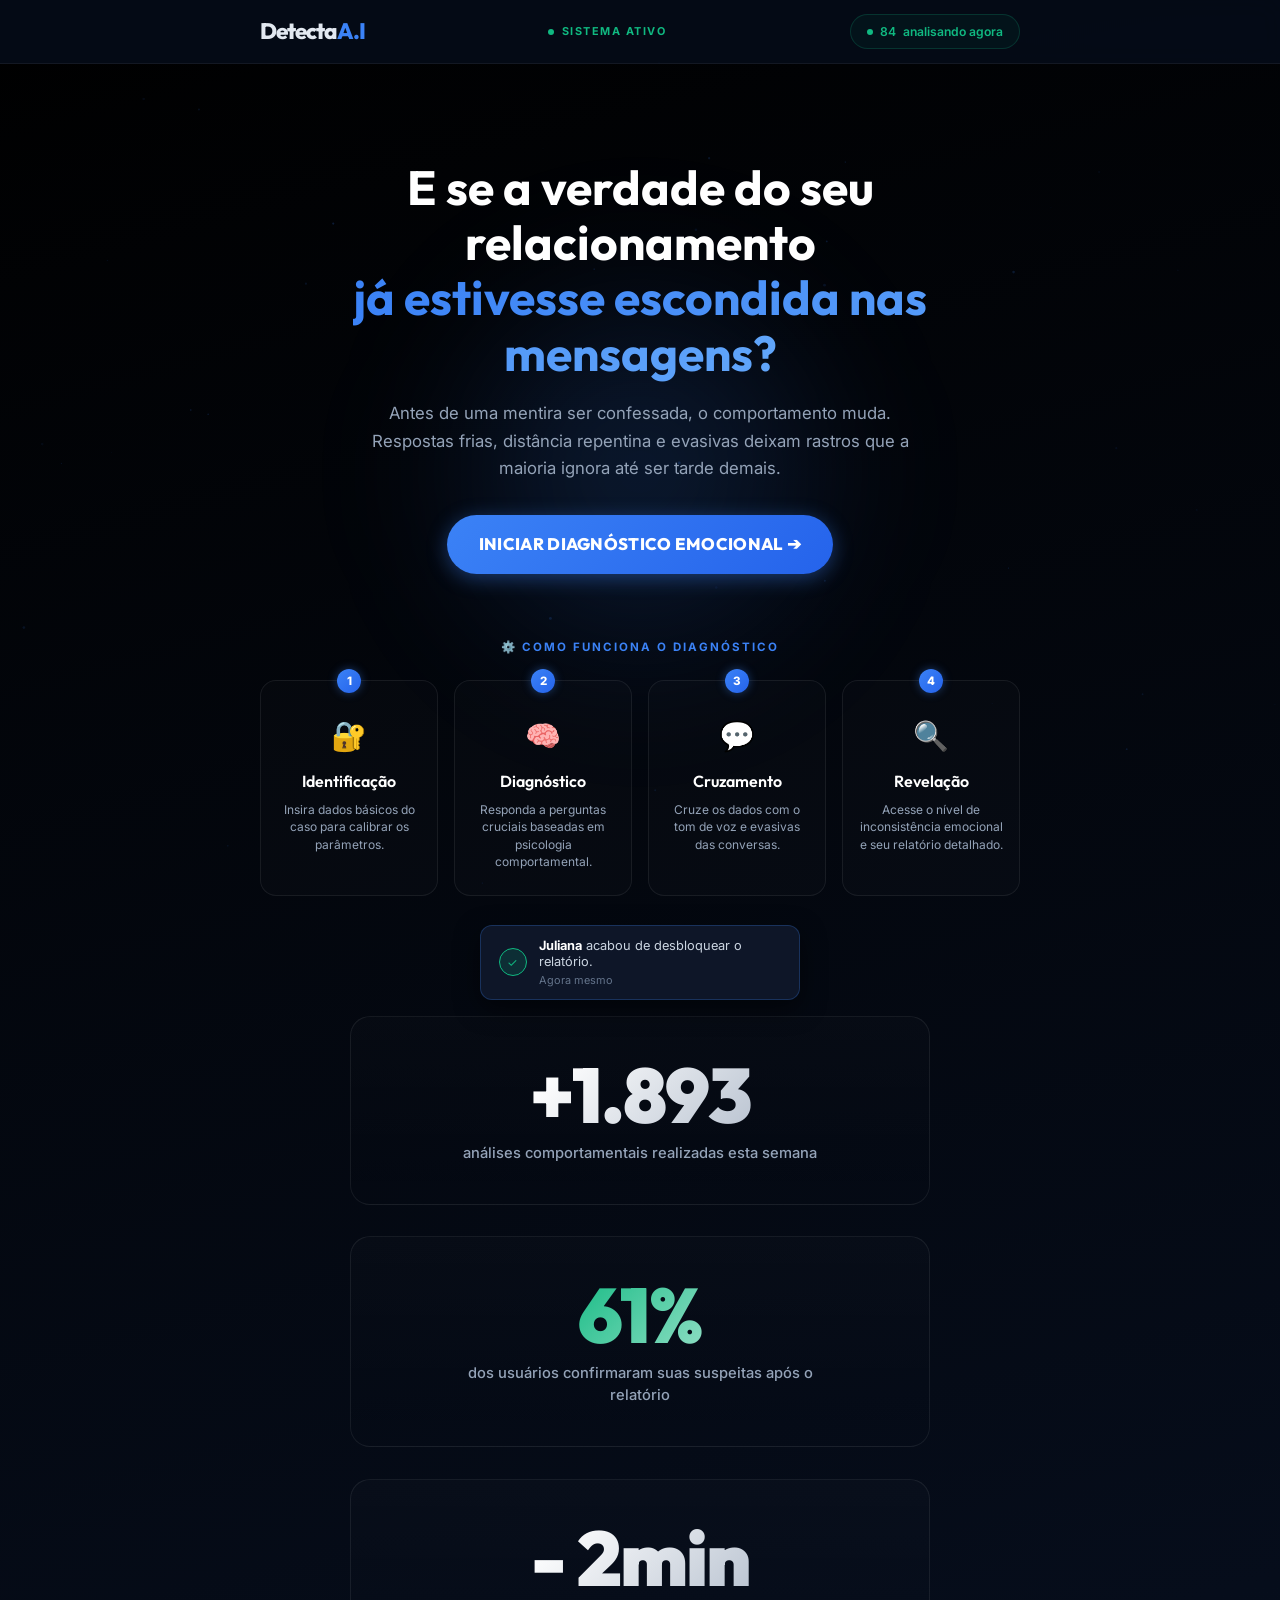
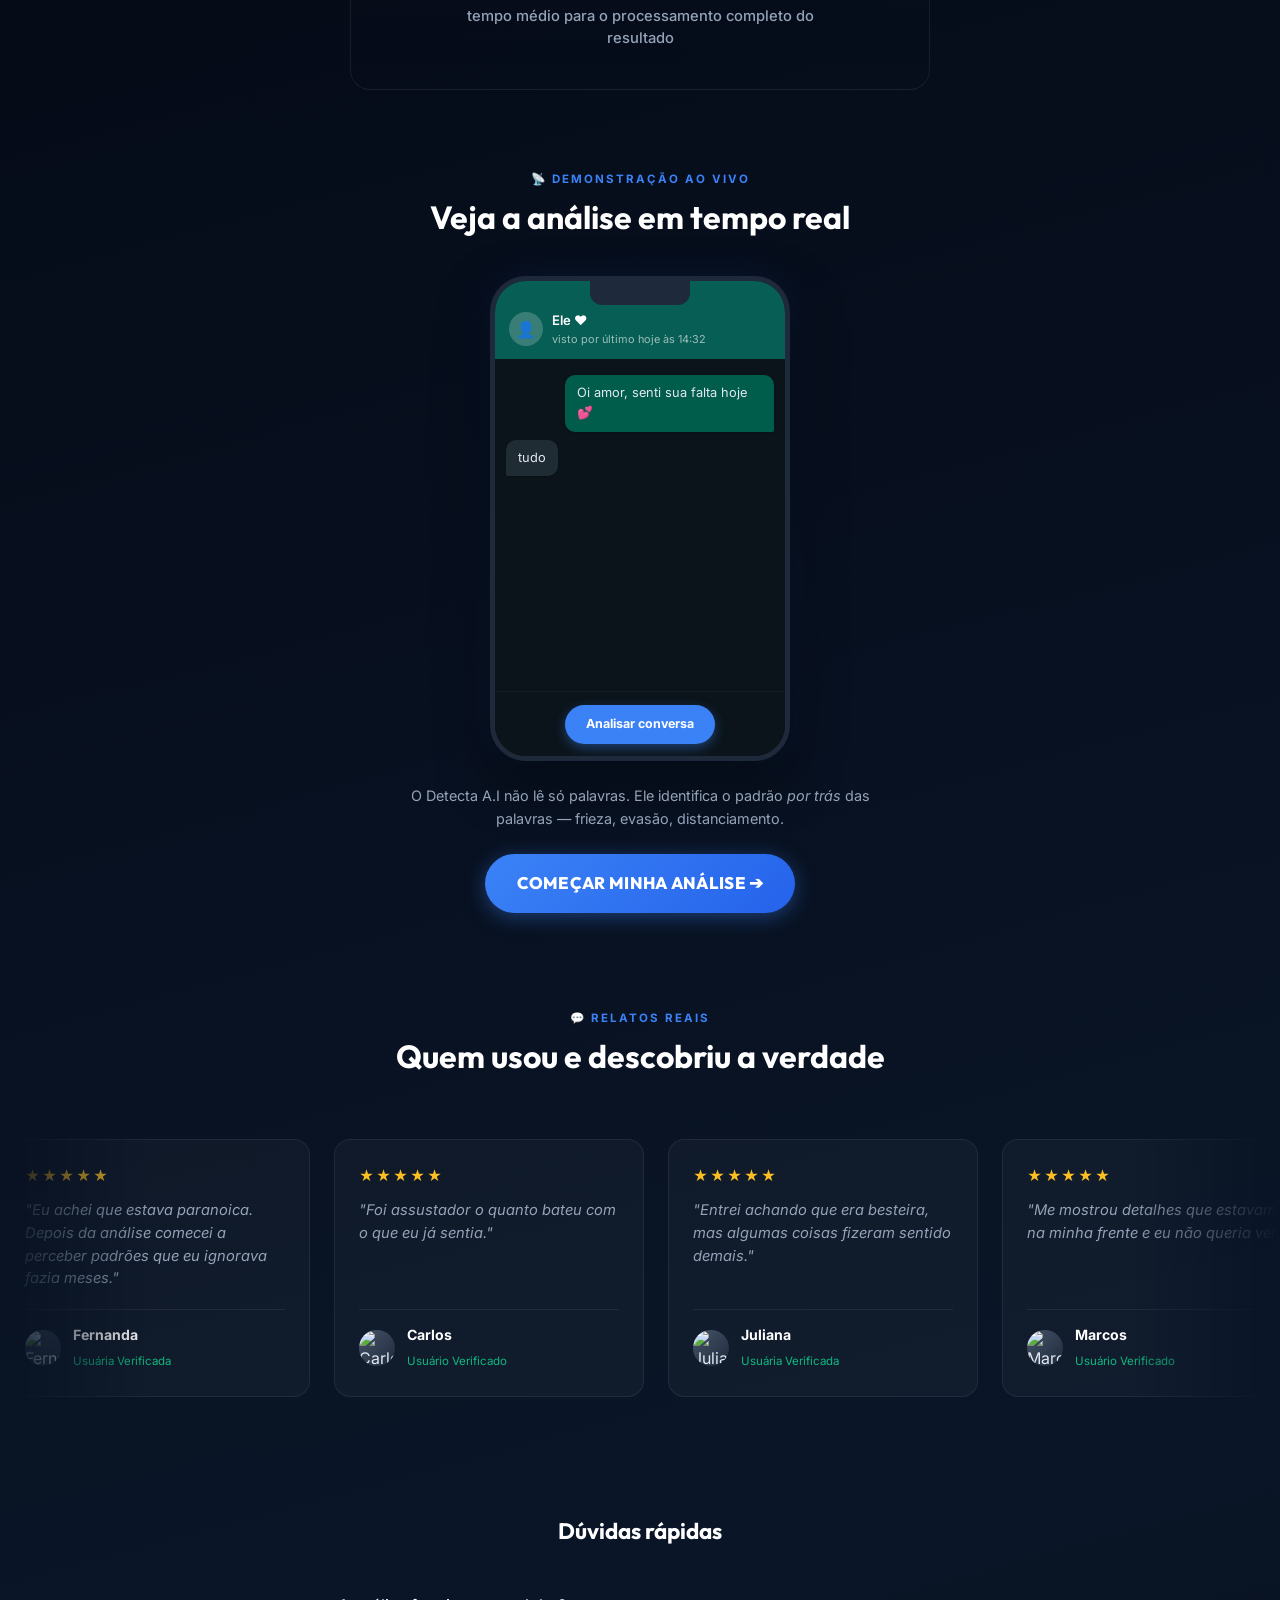
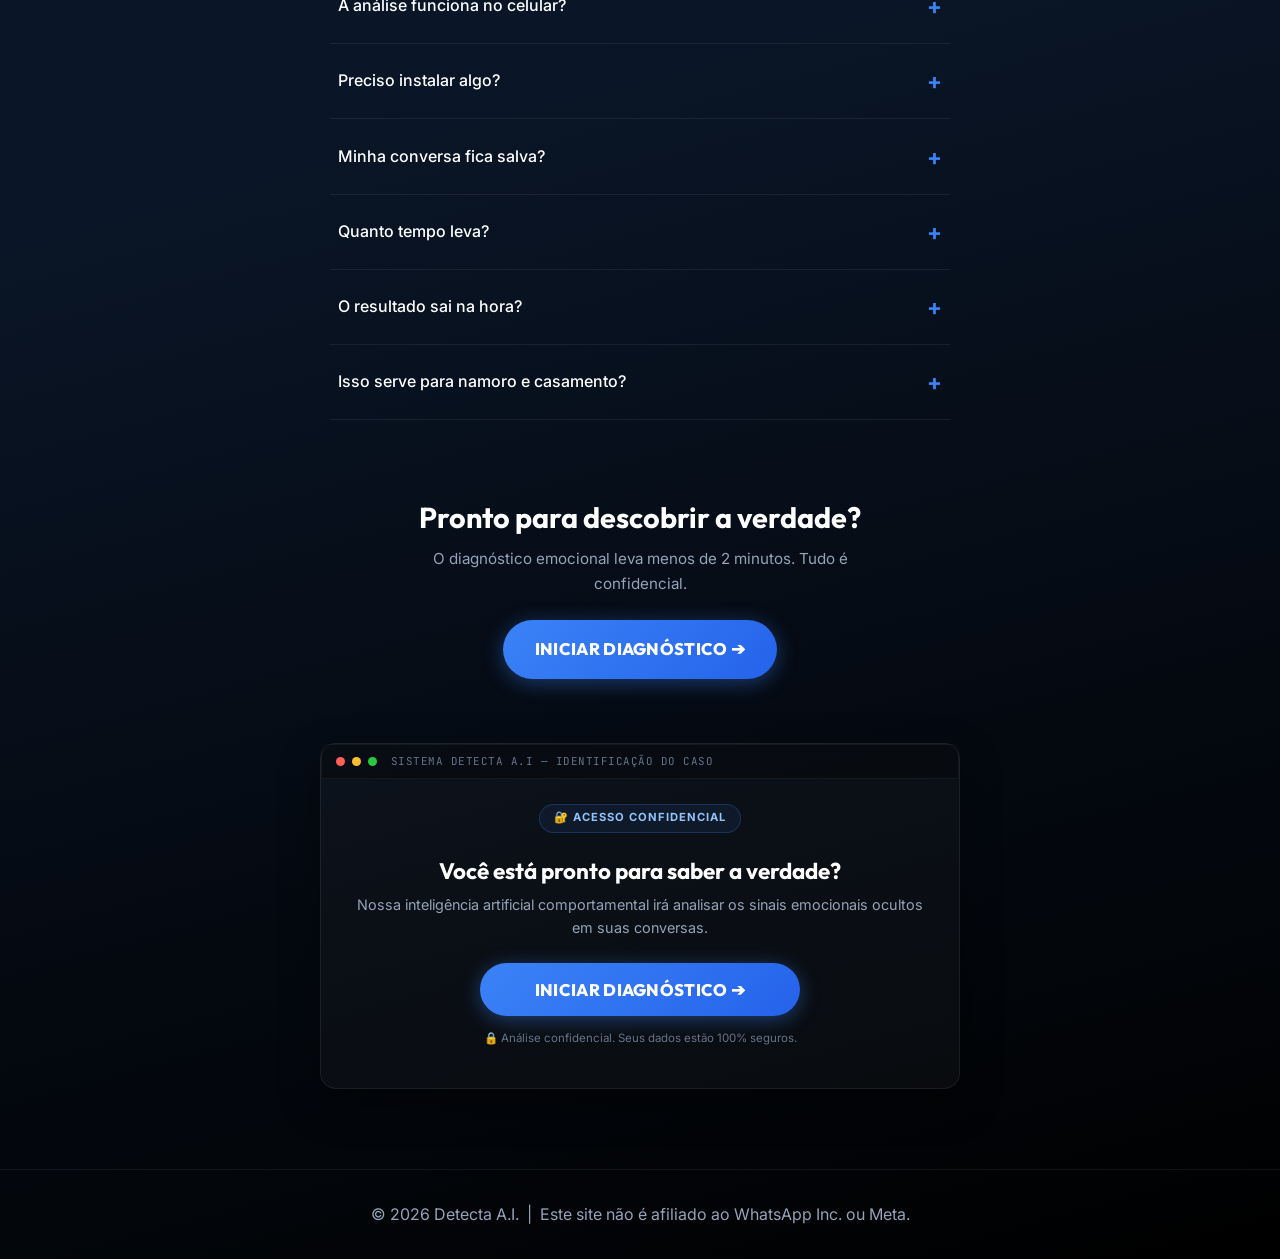
==== index.html @ 67dde3e1 "Add files via upload" ====
<!DOCTYPE html>
<html lang="pt-BR">
<head>
    <meta charset="UTF-8">
    <meta name="viewport" content="width=device-width, initial-scale=1.0, maximum-scale=1.0, user-scalable=no">
    <title>Detecta A.I — Análise Comportamental Confidencial</title>
    <meta name="description" content="Sistema de análise comportamental por IA. Identifica padrões emocionais invisíveis em conversas e revela a verdade.">
    <link rel="preconnect" href="https://fonts.googleapis.com">
    <link rel="preconnect" href="https://fonts.gstatic.com" crossorigin>
    <link href="https://fonts.googleapis.com/css2?family=Inter:wght@400;500;600&family=Outfit:wght@300;400;600;700;800;900&family=JetBrains+Mono:wght@400;700&display=swap" rel="stylesheet">
    <link rel="stylesheet" href="styles.css">

    <!-- TikTok Pixel -->
    <script>
    !function (w, d, t) {
      w.TiktokAnalyticsObject=t;var ttq=w[t]=w[t]||[];ttq.methods=["page","track","identify","instances","debug","on","off","once","ready","alias","group","enableCookie","disableCookie","holdConsent","revokeConsent","grantConsent"],ttq.setAndDefer=function(t,e){t[e]=function(){t.push([e].concat(Array.prototype.slice.call(arguments,0)))}};for(var i=0;i<ttq.methods.length;i++)ttq.setAndDefer(ttq,ttq.methods[i]);ttq.instance=function(t){for(
      var e=ttq._i[t]||[],n=0;n<ttq.methods.length;n++)ttq.setAndDefer(e,ttq.methods[n]);return e},ttq.load=function(e,n){var r="https://analytics.tiktok.com/i18n/pixel/events.js",o=n&&n.partner;ttq._i=ttq._i||{},ttq._i[e]=[],ttq._i[e]._u=r,ttq._t=ttq._t||{},ttq._t[e]=+new Date,ttq._o=ttq._o||{},ttq._o[e]=n||{};n=document.createElement("script")
      ;n.type="text/javascript",n.async=!0,n.src=r+"?sdkid="+e+"&lib="+t;e=document.getElementsByTagName("script")[0];e.parentNode.insertBefore(n,e)};
        ttq.load('D73D4F3C77UCBSL4OP3G');
        ttq.page();
    }(window, document, 'ttq');
    </script>
</head>
<body>

    <!-- PARTICLES -->
    <canvas id="particles-canvas"></canvas>

    <!-- SOCIAL TOAST -->
    <div id="social-toast" class="social-toast">
        <div class="toast-icon">✓</div>
        <div class="toast-text">
            <strong id="toast-name">Juliana</strong> <span id="toast-action">acabou de desbloquear o relatório.</span>
            <div class="toast-time">Agora mesmo</div>
        </div>
    </div>

    <!-- EXIT POPUP -->
    <div id="exit-popup" class="exit-overlay hidden">
        <div class="exit-box">
            <h2>Vai ficar sem saber a verdade?</h2>
            <p>Você chegou longe demais para sair agora.<br>O relatório está quase pronto.</p>
            <button class="cta-btn pulse-glow" onclick="closeExit()">CONTINUAR A ANÁLISE</button>
            <button class="exit-dismiss" onclick="closeExit()">sair mesmo assim</button>
        </div>
    </div>

    <!-- RETURN POPUP -->
    <div id="return-popup" class="exit-overlay hidden">
        <div class="exit-box">
            <div style="font-size:2.5rem; margin-bottom:0.75rem;">😰</div>
            <h2>Você chegou longe demais para sair agora.</h2>
            <p>Seu relatório ficará disponível <strong style="color:#fff;">apenas nesta sessão</strong>. Se sair, precisará recomeçar.</p>
            <button class="cta-btn pulse-glow" onclick="closeReturn()">VER O RELATÓRIO AGORA</button>
        </div>
    </div>

    <!-- ===== HEADER ===== -->
    <header class="header">
        <div class="container header-inner">
            <div class="logo">Detecta<span class="hl">A.I</span></div>
            <div class="header-status">
                <span class="status-dot"></span>
                <span>SISTEMA ATIVO</span>
            </div>
            <div class="online-counter-header" onclick="scrollToExperience(); return false;">
                <div class="counter-dot"></div>
                <span id="online-num">74</span> analisando agora
            </div>
        </div>
    </header>

    <!-- ===== 1. HERO ===== -->
    <section class="hero">
        <div class="container" style="text-align:center;">
            <h1>E se a verdade do seu relacionamento<br><span class="text-gradient">já estivesse escondida nas mensagens?</span></h1>
            <p class="hero-sub">Antes de uma mentira ser confessada, o comportamento muda. Respostas frias, distância repentina e evasivas deixam rastros que a maioria ignora até ser tarde demais.</p>
            <a href="#experience" class="cta-btn pulse-glow" onclick="scrollToExperience(); return false;">INICIAR DIAGNÓSTICO EMOCIONAL ➔</a>
            <!-- COMO FUNCIONA (HOW IT WORKS) -->
            <div class="how-it-works scroll-reveal">
                <p class="section-tag" style="margin-bottom:1.5rem;">⚙️ COMO FUNCIONA O DIAGNÓSTICO</p>
                <div class="how-grid">
                    <div class="how-card glass">
                        <span class="how-num">1</span>
                        <div class="how-icon">🔐</div>
                        <h4>Identificação</h4>
                        <p>Insira dados básicos do caso para calibrar os parâmetros.</p>
                    </div>
                    <div class="how-card glass">
                        <span class="how-num">2</span>
                        <div class="how-icon">🧠</div>
                        <h4>Diagnóstico</h4>
                        <p>Responda a perguntas cruciais baseadas em psicologia comportamental.</p>
                    </div>
                    <div class="how-card glass">
                        <span class="how-num">3</span>
                        <div class="how-icon">💬</div>
                        <h4>Cruzamento</h4>
                        <p>Cruze os dados com o tom de voz e evasivas das conversas.</p>
                    </div>
                    <div class="how-card glass">
                        <span class="how-num">4</span>
                        <div class="how-icon">🔍</div>
                        <h4>Revelação</h4>
                        <p>Acesse o nível de inconsistência emocional e seu relatório detalhado.</p>
                    </div>
                </div>
            </div>
        </div>
    </section>

    <!-- ===== SEÇÃO DE ESTATÍSTICAS ANIMADAS (VERTICAIS GIGANTES) ===== -->
    <section class="animated-stats-section">
        <div class="container">
            <div class="large-stats-container">
                <div class="large-stat-card scroll-reveal">
                    <span class="large-stat-num" id="count-analyses" data-target="2400">+0</span>
                    <span class="large-stat-label">análises comportamentais realizadas esta semana</span>
                </div>
                <div class="large-stat-card scroll-reveal">
                    <span class="large-stat-num" id="pct-confirm" data-target="78">0%</span>
                    <span class="large-stat-label">dos usuários confirmaram suas suspeitas após o relatório</span>
                </div>
                <div class="large-stat-card scroll-reveal">
                    <span class="large-stat-num">- 2min</span>
                    <span class="large-stat-label">tempo médio para o processamento completo do resultado</span>
                </div>
            </div>
        </div>
    </section>

    <!-- ===== 2. DEMO VISUAL ===== -->
    <section class="demo-section scroll-reveal">
        <div class="container">
            <div class="section-header">
                <p class="section-tag">📡 DEMONSTRAÇÃO AO VIVO</p>
                <h2>Veja a análise em tempo real</h2>
            </div>
            <div id="phone-frame" class="phone-frame">
                <div class="phone-notch"></div>
                <div class="wa-header">
                    <div class="wa-avatar">👤</div>
                    <div><p class="wa-name">Ele ❤️</p><p class="wa-status">visto por último hoje às 14:32</p></div>
                </div>
                <div class="wa-chat">
                    <div class="chat-msg msg-out">Oi amor, senti sua falta hoje 💕</div>
                    <div class="chat-msg msg-in">tudo</div>
                    <div class="chat-msg msg-out">O que aconteceu? Tá tudo bem?</div>
                    <div class="chat-msg msg-in">tô cansado</div>
                    <div class="chat-msg msg-out">Posso ligar?</div>
                    <div class="chat-msg msg-in">agora não dá</div>
                </div>
                <div class="demo-btn-area" id="demo-btn-area">
                    <div class="demo-btn-pill">Analisar conversa</div>
                </div>
                <!-- LOADING OVERLAY -->
                <div id="demo-load" class="demo-overlay">
                    <div class="radar-anim"><div class="radar-core"></div><div class="radar-ring"></div></div>
                    <p style="color:var(--accent); font-size:0.78rem; font-weight:600; letter-spacing:1px;">Detectando padrões…</p>
                </div>
                <!-- RESULT OVERLAY -->
                <div id="demo-res" class="demo-overlay">
                    <div style="width:42px; height:42px; border-radius:50%; background:rgba(59,130,246,0.12); border:2px solid var(--accent); display:flex; align-items:center; justify-content:center; font-size:1.2rem; margin-bottom:0.6rem;">🔍</div>
                    <p style="color:var(--accent); font-size:0.72rem; text-transform:uppercase; letter-spacing:2px; margin-bottom:1rem; font-weight:700;">Sinais encontrados</p>
                    <div style="display:flex; flex-direction:column; gap:0.5rem; width:85%;">
                        <div class="demo-result-item"><span style="color:var(--red); font-size:0.95rem;">⚠</span> Mudança abrupta no tom</div>
                        <div class="demo-result-item"><span style="color:var(--red); font-size:0.95rem;">⚠</span> Respostas evasivas detectadas</div>
                        <div class="demo-result-item"><span style="color:var(--red); font-size:0.95rem;">⚠</span> Distanciamento emocional</div>
                    </div>
                </div>
            </div>
            <div class="demo-support">
                <p>O Detecta A.I não lê só palavras. Ele identifica o padrão <em>por trás</em> das palavras — frieza, evasão, distanciamento.</p>
                <a href="#experience" class="cta-btn pulse-glow" onclick="scrollToExperience(); return false;">COMEÇAR MINHA ANÁLISE ➔</a>
            </div>
        </div>
    </section>

    <!-- ===== 3. DEPOIMENTOS ===== -->
    <section class="testimonials scroll-reveal">
        <div class="container" style="max-width: 100%; padding: 0;">
            <div class="section-header" style="padding: 0 1.25rem;">
                <p class="section-tag">💬 RELATOS REAIS</p>
                <h2>Quem usou e descobriu a verdade</h2>
            </div>
            <div class="testimonials-marquee-container">
                <div class="testimonials-track">
                    <!-- SET A -->
                    <div class="review-card glass">
                        <div class="stars">★★★★★</div>
                        <p class="quote">"Eu achei que estava paranoica. Depois da análise comecei a perceber padrões que eu ignorava fazia meses."</p>
                        <div class="review-author">
                            <img class="author-avatar" src="assets/fernanda.png" alt="Fernanda">
                            <div class="author-info"><strong>Fernanda</strong><span>Usuária Verificada</span></div>
                        </div>
                    </div>
                    <div class="review-card glass">
                        <div class="stars">★★★★★</div>
                        <p class="quote">"Foi assustador o quanto bateu com o que eu já sentia."</p>
                        <div class="review-author">
                            <img class="author-avatar" src="assets/carlos.jpg" alt="Carlos">
                            <div class="author-info"><strong>Carlos</strong><span>Usuário Verificado</span></div>
                        </div>
                    </div>
                    <div class="review-card glass">
                        <div class="stars">★★★★★</div>
                        <p class="quote">"Entrei achando que era besteira, mas algumas coisas fizeram sentido demais."</p>
                        <div class="review-author">
                            <img class="author-avatar" src="assets/juliana.jpg" alt="Juliana">
                            <div class="author-info"><strong>Juliana</strong><span>Usuária Verificada</span></div>
                        </div>
                    </div>
                    <div class="review-card glass">
                        <div class="stars">★★★★★</div>
                        <p class="quote">"Me mostrou detalhes que estavam na minha frente e eu não queria ver."</p>
                        <div class="review-author">
                            <img class="author-avatar" src="assets/marcos.jpg" alt="Marcos">
                            <div class="author-info"><strong>Marcos</strong><span>Usuário Verificado</span></div>
                        </div>
                    </div>
                    <!-- SET B (Duplicado para rolagem infinita) -->
                    <div class="review-card glass">
                        <div class="stars">★★★★★</div>
                        <p class="quote">"Eu achei que estava paranoica. Depois da análise comecei a perceber padrões que eu ignorava fazia meses."</p>
                        <div class="review-author">
                            <img class="author-avatar" src="assets/fernanda.png" alt="Fernanda">
                            <div class="author-info"><strong>Fernanda</strong><span>Usuária Verificada</span></div>
                        </div>
                    </div>
                    <div class="review-card glass">
                        <div class="stars">★★★★★</div>
                        <p class="quote">"Foi assustador o quanto bateu com o que eu já sentia."</p>
                        <div class="review-author">
                            <img class="author-avatar" src="assets/carlos.jpg" alt="Carlos">
                            <div class="author-info"><strong>Carlos</strong><span>Usuário Verificado</span></div>
                        </div>
                    </div>
                    <div class="review-card glass">
                        <div class="stars">★★★★★</div>
                        <p class="quote">"Entrei achando que era besteira, mas algumas coisas fizeram sentido demais."</p>
                        <div class="review-author">
                            <img class="author-avatar" src="assets/juliana.jpg" alt="Juliana">
                            <div class="author-info"><strong>Juliana</strong><span>Usuária Verificada</span></div>
                        </div>
                    </div>
                    <div class="review-card glass">
                        <div class="stars">★★★★★</div>
                        <p class="quote">"Me mostrou detalhes que estavam na minha frente e eu não queria ver."</p>
                        <div class="review-author">
                            <img class="author-avatar" src="assets/marcos.jpg" alt="Marcos">
                            <div class="author-info"><strong>Marcos</strong><span>Usuário Verificado</span></div>
                        </div>
                    </div>
                </div>
            </div>
        </div>
    </section>

    <!-- ===== 4. FAQ ===== -->
    <section class="faq-section scroll-reveal">
        <div class="container">
            <h2>Dúvidas rápidas</h2>
            <div style="max-width:620px; margin:0 auto;">
                <details class="faq-item"><summary>A análise funciona no celular?</summary><p>Sim. Funciona em Android, iPhone e computador.</p></details>
                <details class="faq-item"><summary>Preciso instalar algo?</summary><p>Não. Tudo acontece direto no navegador.</p></details>
                <details class="faq-item"><summary>Minha conversa fica salva?</summary><p>Não. A análise é temporária e confidencial.</p></details>
                <details class="faq-item"><summary>Quanto tempo leva?</summary><p>Menos de 2 minutos.</p></details>
                <details class="faq-item"><summary>O resultado sai na hora?</summary><p>Sim. O relatório é liberado imediatamente após o processamento.</p></details>
                <details class="faq-item"><summary>Isso serve para namoro e casamento?</summary><p>Sim. Serve para qualquer relação onde exista conversa e mudança de comportamento.</p></details>
            </div>
        </div>
    </section>

    <!-- ===== 5. CTA INTERMEDIÁRIO ===== -->
    <section style="padding:3rem 0 1rem; text-align:center;" class="scroll-reveal">
        <div class="container">
            <h2 style="font-size:clamp(1.3rem,3vw,1.8rem); color:#fff; margin-bottom:0.8rem;">Pronto para descobrir a verdade?</h2>
            <p style="color:var(--text-muted); max-width:500px; margin:0 auto 1.5rem; font-size:0.95rem; line-height:1.6;">O diagnóstico emocional leva menos de 2 minutos. Tudo é confidencial.</p>
            <a href="#experience" class="cta-btn pulse-glow" onclick="scrollToExperience(); return false;">INICIAR DIAGNÓSTICO ➔</a>
        </div>
    </section>

    <!-- ===== 6. EXPERIÊNCIA PRINCIPAL ===== -->
    <section class="experience-section scroll-reveal" id="experience">
        <div class="container">
            <div class="experience-box glass">

                <!-- ─── TELA 1: IDENTIFICAÇÃO EM ETAPAS ─── -->
                <div id="id-screen" style="text-align:center;">
                    <div class="term-header">
                        <span class="term-dot r"></span>
                        <span class="term-dot y"></span>
                        <span class="term-dot g"></span>
                        <span class="term-title">SISTEMA DETECTA A.I — IDENTIFICAÇÃO DO CASO</span>
                    </div>
                    <div style="margin-top:1.5rem;">
                        <div class="id-badge">🔐 ACESSO CONFIDENCIAL</div>

                        <!-- Tela Inicial do Cartão (Antes de começar o preenchimento) -->
                        <div id="id-intro">
                            <h3 style="color:#fff; font-size:clamp(1.1rem,3vw,1.4rem); margin:1rem 0 0.5rem; line-height:1.3;">Você está pronto para saber a verdade?</h3>
                            <p style="color:var(--text-muted); font-size:0.9rem; margin-bottom:1.5rem; line-height:1.55;">Nossa inteligência artificial comportamental irá analisar os sinais emocionais ocultos em suas conversas.</p>
                            <button class="cta-btn pulse-glow" onclick="startIdSteps()" style="width:100%; max-width:320px;">INICIAR DIAGNÓSTICO ➔</button>
                            <p style="font-size:0.72rem; color:var(--text-dim); margin-top:0.85rem;">🔒 Análise confidencial. Seus dados estão 100% seguros.</p>
                        </div>

                        <!-- Formulário em Etapas (Wizard) -->
                        <div id="id-steps" class="hidden">
                            <div class="id-step-progress">
                                <div class="id-step-bar"><div class="id-step-fill" id="id-step-fill" style="width: 25%;"></div></div>
                                <div style="display:flex; justify-content:space-between; margin-top:0.35rem; font-size:0.7rem; color:var(--text-dim); font-weight:600;">
                                    <span id="id-step-label">Passo 1 de 4</span>
                                    <span>IDENTIFICAÇÃO</span>
                                </div>
                            </div>

                            <!-- ETAPA 1: NOME DO USUÁRIO -->
                            <div class="id-step-pane active" id="id-pane-1">
                                <h3 style="color:#fff; font-size:1.15rem; margin-bottom:1.25rem;">Para começarmos, qual é o seu nome?</h3>
                                <div class="id-field" style="max-width:320px; margin:0 auto 1.5rem;">
                                    <input type="text" id="inp-name" placeholder="Digite seu nome..." maxlength="30" autocomplete="off" onkeydown="if(event.key==='Enter') nextIdPane(2)">
                                </div>
                                <div style="display:flex; flex-direction:column; gap:0.5rem; align-items:center; max-width:320px; margin:0 auto;">
                                    <button class="cta-btn pulse-glow" onclick="nextIdPane(2)" style="width:100%;">AVANÇAR ➔</button>
                                    <button class="skip-btn" onclick="exitToHome()">← Voltar para o início</button>
                                </div>
                            </div>

                            <!-- ETAPA 2: NOME DO PARCEIRO -->
                            <div class="id-step-pane hidden" id="id-pane-2">
                                <h3 style="color:#fff; font-size:1.15rem; margin-bottom:1.25rem;">E qual o nome do(a) seu(sua) parceiro(a)?</h3>
                                <div class="id-field" style="max-width:320px; margin:0 auto 1.5rem;">
                                    <input type="text" id="inp-partner" placeholder="Digite o nome dele(a)..." maxlength="30" autocomplete="off" onkeydown="if(event.key==='Enter') nextIdPane(3)">
                                </div>
                                <div style="display:flex; flex-direction:column; gap:0.5rem; align-items:center; max-width:320px; margin:0 auto;">
                                    <button class="cta-btn pulse-glow" onclick="nextIdPane(3)" style="width:100%;">AVANÇAR ➔</button>
                                    <button class="skip-btn" onclick="prevIdPane(1)">← Voltar</button>
                                </div>
                            </div>

                            <!-- ETAPA 3: TEMPO JUNTOS -->
                            <div class="id-step-pane hidden" id="id-pane-3">
                                <h3 style="color:#fff; font-size:1.15rem; margin-bottom:1.25rem;">Há quanto tempo vocês estão juntos?</h3>
                                <div class="id-field" style="max-width:320px; margin:0 auto 1.5rem;">
                                    <select id="inp-time" onchange="nextIdPane(4)">
                                        <option value="" disabled selected>Selecione o tempo...</option>
                                        <option value="menos de 6 meses">Menos de 6 meses</option>
                                        <option value="6 meses a 1 ano">6 meses a 1 ano</option>
                                        <option value="1 a 2 anos">1 a 2 anos</option>
                                        <option value="2 a 5 anos">2 a 5 anos</option>
                                        <option value="mais de 5 anos">Mais de 5 anos</option>
                                    </select>
                                </div>
                                <div style="display:flex; flex-direction:column; gap:0.5rem; align-items:center; max-width:320px; margin:0 auto;">
                                    <button class="cta-btn pulse-glow" onclick="nextIdPane(4)" style="width:100%;">AVANÇAR ➔</button>
                                    <button class="skip-btn" onclick="prevIdPane(2)">← Voltar</button>
                                </div>
                            </div>

                            <!-- ETAPA 4: SENTIMENTO -->
                            <div class="id-step-pane hidden" id="id-pane-4">
                                <h3 style="color:#fff; font-size:1.15rem; margin-bottom:1.25rem;">O que você sente na relação hoje?</h3>
                                <div class="id-field" style="max-width:320px; margin:0 auto 1.5rem;">
                                    <select id="inp-feeling">
                                        <option value="" selected>Prefiro não dizer (Opcional)</option>
                                        <option value="tenso">Tenso e distante</option>
                                        <option value="normal">Normal, mas com algo errado</option>
                                        <option value="bom">Bom por fora, mas algo me incomoda</option>
                                        <option value="critico">Em crise</option>
                                    </select>
                                </div>
                                <div style="display:flex; flex-direction:column; gap:0.5rem; align-items:center; max-width:320px; margin:0 auto;">
                                    <button class="cta-btn pulse-glow" onclick="startIdentification()" style="width:100%;">INICIAR DIAGNÓSTICO EMOCIONAL ➔</button>
                                    <button class="skip-btn" onclick="prevIdPane(3)">← Voltar</button>
                                </div>
                            </div>
                        </div>
                    </div>
                </div>

                <!-- ─── TELA 2: QUIZ ─── -->
                <div id="quiz-screen" class="hidden">
                    <div class="quiz-progress">
                        <div class="qp-bar-bg"><div class="qp-bar-fill" id="qp-fill"></div></div>
                        <div class="qp-info">
                            <span class="qp-label" id="qp-label">Pergunta 1 de 10</span>
                            <span class="qp-pct" id="qp-pct">0%</span>
                        </div>
                    </div>

                    <div class="sys-feedback" id="sys-fb">
                        <span>🔍</span>
                        <span id="fb-text">Analisando padrões comportamentais...</span>
                    </div>

                    <!-- Q1 -->
                    <div class="quiz-step active" id="q1">
                        <p class="quiz-context" id="q1-ctx">Analisando caso...</p>
                        <h3>Nos últimos dias, você percebeu alguma mudança no jeito dele(a) falar com você?</h3>
                        <div class="quiz-options">
                            <button class="quiz-btn" onclick="nextQ(2,3,'intuition','Distanciamento comunicacional registrado. Analisando padrão...')">Sim, ficou mais frio(a) ou distante</button>
                            <button class="quiz-btn" onclick="nextQ(2,2,'intuition','Variação de comportamento detectada. Cruzando dados...')">Às vezes muda do nada</button>
                            <button class="quiz-btn" onclick="nextQ(2,1,'intuition','Sinal leve detectado. Continuando análise...')">Percebi pouca coisa, mas me incomodou</button>
                            <button class="quiz-btn" onclick="nextQ(2,0,'intuition','Continuando análise comportamental...')">Não percebi mudança</button>
                        </div>
                    </div>

                    <!-- Q2 -->
                    <div class="quiz-step" id="q2">
                        <h3>Quando você manda mensagem, a resposta dele(a) costuma vir como?</h3>
                        <div class="quiz-options">
                            <button class="quiz-btn" onclick="nextQ(3,3,'gaslighting','⚠ Padrão de resposta fria identificado. Sinal significativo.')">Seca, curta ou sem emoção</button>
                            <button class="quiz-btn" onclick="nextQ(3,2,'gaslighting','Mudança de frequência de resposta detectada...')">Demorada e diferente de antes</button>
                            <button class="quiz-btn" onclick="nextQ(3,1,'gaslighting','Comportamento oscilante registrado...')">Normal às vezes, estranha em outras</button>
                            <button class="quiz-btn" onclick="nextQ(3,0,'gaslighting','Analisando outros vetores...')">Igual sempre foi</button>
                        </div>
                    </div>

                    <!-- Q3 -->
                    <div class="quiz-step" id="q3">
                        <h3>Você sente que ele(a) ainda te procura com a mesma vontade de antes?</h3>
                        <div class="quiz-options">
                            <button class="quiz-btn" onclick="nextQ(4,3,'coldness','⚠ Resfriamento emocional confirmado.')">Não, parece que esfriou muito</button>
                            <button class="quiz-btn" onclick="nextQ(4,2,'coldness','Redução de iniciativa afetiva detectada...')">Procura, mas bem menos</button>
                            <button class="quiz-btn" onclick="nextQ(4,1,'coldness','Padrão condicional registrado. Cruzando dados...')">Só quando convém</button>
                            <button class="quiz-btn" onclick="nextQ(4,0,'coldness','Analisando frequência...')">Sim, continua igual</button>
                        </div>
                    </div>

                    <!-- Q4 -->
                    <div class="quiz-step" id="q4">
                        <h3>O comportamento dele(a) com o celular mudou de alguma forma?</h3>
                        <div class="quiz-options">
                            <button class="quiz-btn" onclick="nextQ(5,3,'frequency','⚠ Comportamento de ocultação confirmado. Padrão crítico.')">Sim, esconde, vira a tela ou leva junto</button>
                            <button class="quiz-btn" onclick="nextQ(5,2,'frequency','Privacidade excessiva detectada...')">Ficou mais reservado(a) do que antes</button>
                            <button class="quiz-btn" onclick="nextQ(5,1,'frequency','Ocorrência registrada. Continuando...')">Já reparei algumas atitudes estranhas</button>
                            <button class="quiz-btn" onclick="nextQ(5,0,'frequency','Verificando outros vetores...')">Não mudou nada</button>
                        </div>
                    </div>

                    <!-- Q5 -->
                    <div class="quiz-step" id="q5">
                        <h3>Teve alguma mudança na rotina dele(a) que ficou mal explicada?</h3>
                        <div class="quiz-options">
                            <button class="quiz-btn" onclick="nextQ(6,3,'phone','⚠ Inconsistência de rotina detectada. Alto peso na análise.')">Sim, horários, saídas ou desculpas mudaram</button>
                            <button class="quiz-btn" onclick="nextQ(6,2,'phone','Padrão confuso de rotina registrado...')">Algumas coisas ficaram confusas</button>
                            <button class="quiz-btn" onclick="nextQ(6,1,'phone','Sinal leve de alteração registrado...')">Pouca coisa, mas percebi</button>
                            <button class="quiz-btn" onclick="nextQ(6,0,'phone','Analisando comportamento emocional...')">Não, rotina normal</button>
                        </div>
                        <p class="quiz-strategic-copy">Alguns sinais só parecem pequenos quando são vistos separados.</p>
                    </div>

                    <!-- Q6 -->
                    <div class="quiz-step" id="q6">
                        <h3>Quando você pergunta algo, como ele(a) costuma reagir?</h3>
                        <div class="quiz-options">
                            <button class="quiz-btn" onclick="nextQ(7,3,'deepFeel','⚠ Padrão defensivo extremo identificado.')">Fica irritado(a) ou vira o jogo contra mim</button>
                            <button class="quiz-btn" onclick="nextQ(7,2,'deepFeel','Minimização recorrente detectada...')">Diz que estou exagerando</button>
                            <button class="quiz-btn" onclick="nextQ(7,1,'deepFeel','Evasão parcial registrada...')">Responde, mas parece esconder algo</button>
                            <button class="quiz-btn" onclick="nextQ(7,0,'deepFeel','Analisando próximo vetor...')">Responde normalmente</button>
                        </div>
                    </div>

                    <!-- Q7 -->
                    <div class="quiz-step" id="q7">
                        <h3>Comparando com o começo, o carinho e a atenção diminuíram?</h3>
                        <div class="quiz-options">
                            <button class="quiz-btn" onclick="nextQ(8,3,'anxiety','⚠ Regressão afetiva severa confirmada.')">Sim, diminuiu muito</button>
                            <button class="quiz-btn" onclick="nextQ(8,2,'anxiety','Queda progressiva de afeto registrada...')">Diminuiu aos poucos</button>
                            <button class="quiz-btn" onclick="nextQ(8,1,'anxiety','Oscilação afetiva detectada...')">Oscila bastante</button>
                            <button class="quiz-btn" onclick="nextQ(8,0,'anxiety','Continuando diagnóstico...')">Não diminuiu</button>
                        </div>
                    </div>

                    <!-- Q8 -->
                    <div class="quiz-step" id="q8">
                        <h3>O quanto essa dúvida tem mexido com você?</h3>
                        <div class="quiz-options">
                            <button class="quiz-btn" onclick="nextQ(9,3,'projection','Nível de impacto emocional: CRÍTICO.')">Muito, penso nisso quase todo dia</button>
                            <button class="quiz-btn" onclick="nextQ(9,2,'projection','Impacto emocional elevado registrado...')">Bastante, mesmo tentando ignorar</button>
                            <button class="quiz-btn" onclick="nextQ(9,1,'projection','Incômodo moderado anotado...')">Um pouco, mas incomoda</button>
                            <button class="quiz-btn" onclick="nextQ(9,0,'projection','Analisando próximo vetor...')">Quase nada</button>
                        </div>
                        <p class="quiz-strategic-copy">O problema da dúvida é que ela não fica quieta. Ela cresce no silêncio.</p>
                    </div>

                    <!-- Q9 -->
                    <div class="quiz-step" id="q9">
                        <h3>Se você não descobrir nada agora, o que provavelmente vai acontecer?</h3>
                        <div class="quiz-options">
                            <button class="quiz-btn" onclick="nextQ(10,3,'courage','Projeção negativa confirmada. Preparando análise final...')">Vou continuar paranoico(a) e procurando sinais</button>
                            <button class="quiz-btn" onclick="nextQ(10,2,'courage','Tendência de recorrência registrada...')">Vou tentar ignorar, mas sei que volta</button>
                            <button class="quiz-btn" onclick="nextQ(10,1,'courage','Incerteza emocional anotada...')">Talvez eu esqueça por um tempo</button>
                            <button class="quiz-btn" onclick="nextQ(10,0,'courage','Registrado. Última pergunta...')">Acho que vou ficar tranquilo(a)</button>
                        </div>
                    </div>

                    <!-- Q10 -->
                    <div class="quiz-step" id="q10">
                        <h3>Você prefere continuar tentando adivinhar sozinho(a) ou ver uma análise mais clara dos sinais?</h3>
                        <div class="quiz-options">
                            <button class="quiz-btn" onclick="finishQuiz(3,'final')">Quero ver a análise agora</button>
                            <button class="quiz-btn" onclick="finishQuiz(3,'final')">Preciso entender o que está acontecendo</button>
                            <button class="quiz-btn" onclick="finishQuiz(2,'final')">Tenho medo, mas quero saber</button>
                            <button class="quiz-btn" onclick="finishQuiz(1,'final')">Ainda estou em dúvida</button>
                        </div>
                    </div>

                    <!-- TRANSITION: MINI SCORING SCREEN -->
                    <div class="quiz-step" id="q-trans">
                        <div class="quiz-scoring-screen" id="quiz-scoring-screen">
                            <!-- Header -->
                            <div class="qs-header">
                                <div class="qs-radar">
                                    <div class="qs-radar-core"></div>
                                    <div class="qs-radar-ring r1"></div>
                                    <div class="qs-radar-ring r2"></div>
                                    <div class="qs-radar-ring r3"></div>
                                </div>
                                <p class="qs-title" id="qs-title">Processando respostas…</p>
                                <p class="qs-subtitle" id="qs-subtitle">Iniciando análise comportamental</p>
                            </div>

                            <!-- Dynamic log feed -->
                            <div class="qs-log" id="qs-log"></div>

                            <!-- Alert flash -->
                            <div class="qs-alert hidden" id="qs-alert">
                                <span class="qs-alert-dot"></span>
                                <span id="qs-alert-text">PADRÃO IDENTIFICADO</span>
                            </div>

                            <!-- Progress bar -->
                            <div class="qs-progress">
                                <div class="qs-bar-bg"><div class="qs-bar-fill" id="qs-bar"></div></div>
                                <div class="qs-bar-labels">
                                    <span id="qs-pct">0%</span>
                                    <span class="qs-bar-label">ANALISANDO…</span>
                                </div>
                            </div>

                            <!-- Score reveal at end -->
                            <div class="qs-score-reveal hidden" id="qs-score-reveal">
                                <span class="qs-score-num" id="qs-score-num" style="color: var(--accent); text-shadow: 0 0 20px var(--accent-glow);">PRONTO</span>
                                <span class="qs-score-label">ETAPA 1 CONCLUÍDA COM SUCESSO</span>
                            </div>
                        </div>
                    </div>

                    <div style="text-align:center; margin-top:1.5rem;" id="quiz-back-btn-container">
                        <button class="skip-btn" onclick="exitToHome()">← Abandonar diagnóstico e voltar</button>
                    </div>
                </div>

                <!-- ─── TELA 3: UPLOAD ─── -->
                <div id="upload-screen" class="hidden">

                    <!-- Badge de progresso -->
                    <div class="upload-phase-badge">
                        <span class="upb-dot"></span>
                        <span>FASE 2 DE 3 — CRUZAMENTO DE DADOS</span>
                    </div>

                    <!-- Copy nova -->
                    <div class="upload-hero-copy">
                        <h3 id="upload-title">Quase lá! 🔥</h3>
                        <p id="upload-sub">Você está prestes a descobrir a fundo o que está acontecendo. Basta seguir o passo a passo abaixo para enviar a conversa e a IA vai cruzar tudo com as suas respostas.</p>
                    </div>

                    <!-- Tutorial SEMPRE VISÍVEL -->
                    <div class="tutorial-fixed">
                        <div class="tut-fixed-header">
                            <span class="tut-wa-icon">📱</span>
                            <span>Como exportar a conversa do <strong>WhatsApp</strong></span>
                        </div>
                        <div class="tut-fixed-steps">
                            <div class="tut-step">
                                <span class="tut-num">1</span>
                                <span>Abra a <strong>conversa</strong> com ele(a) no WhatsApp</span>
                            </div>
                            <div class="tut-step">
                                <span class="tut-num">2</span>
                                <span>Toque nos <strong>⋮ 3 pontos</strong> no canto superior direito</span>
                            </div>
                            <div class="tut-step">
                                <span class="tut-num">3</span>
                                <span>Selecione <strong>"Mais"</strong> → <strong>"Exportar conversa"</strong></span>
                            </div>
                            <div class="tut-step">
                                <span class="tut-num">4</span>
                                <span>Escolha <strong>"Sem mídia"</strong> para um arquivo mais leve</span>
                            </div>
                            <div class="tut-step">
                                <span class="tut-num">5</span>
                                <span>Salve e envie o arquivo <strong>.txt</strong> ou <strong>.zip</strong> abaixo</span>
                            </div>
                        </div>
                    </div>

                    <!-- Dropzone: aceita .txt e .zip -->
                    <div class="dropzone" id="dropzone"
                         onclick="document.getElementById('file-input').click()"
                         ondragover="event.preventDefault(); this.classList.add('dragover')"
                         ondragleave="this.classList.remove('dragover')"
                         ondrop="handleDrop(event)">
                        <div class="dropzone-icon">📂</div>
                        <h3>Selecionar arquivo do WhatsApp</h3>
                        <p style="color:var(--text-dim); margin-top:0.3rem;">Arraste ou clique para selecionar</p>
                        <p style="color:var(--accent); font-size:0.75rem; margin-top:0.4rem; font-weight:600;">Formatos aceitos: .txt · .zip</p>
                        <input type="file" id="file-input" accept=".txt,.zip" style="display:none;" onchange="handleFile(this)">
                    </div>

                </div>

                <!-- ─── TELA 4: PROCESSAMENTO ─── -->
                <div id="analysis-screen" class="hidden" style="text-align:center;">
                    <div class="term-header" style="margin-bottom:1.5rem;">
                        <span class="term-dot r"></span>
                        <span class="term-dot y"></span>
                        <span class="term-dot g"></span>
                        <span class="term-title" id="analysis-term">SISTEMA IA — PROCESSAMENTO PSICOLÓGICO</span>
                    </div>

                    <div class="radar-anim"><div class="radar-core"></div><div class="radar-ring"></div></div>
                    <h2 class="pulsing-text" id="analysis-title" style="font-size:1.1rem; color:#fff; margin-bottom:1rem;">Iniciando análise comportamental...</h2>

                    <div class="progress-wrap">
                        <div class="prog-bar-bg"><div class="prog-fill" id="prog-fill"></div></div>
                        <div class="prog-info">
                            <span class="prog-pct" id="prog-pct">0%</span>
                            <span class="prog-time">Restam <b id="prog-time">28</b>s</span>
                        </div>
                    </div>

                    <div class="analysis-log" id="log-box">
                        <div class="log-line"><span class="log-icon">▶</span><span>Inicializando módulo de análise...</span></div>
                    </div>

                    <div class="alert-flash hidden" id="alert-box">
                        <span>⚠</span> <span id="alert-text">INCONSISTÊNCIA DETECTADA</span>
                    </div>

                    <p class="status-line" id="status-line">Lendo padrões emocionais…</p>
                </div>

                <!-- ─── TELA 5: RESULTADO ─── -->
                <div id="result-screen" class="hidden">
                    <div class="result-panel" id="result-content">
                        <!-- Filled dynamically by script.js -->
                    </div>
                </div>

            </div>
        </div>
    </section>

    <!-- ===== FOOTER ===== -->
    <footer>
        <div class="container">
            <p>© 2026 Detecta A.I. &nbsp;|&nbsp; Este site não é afiliado ao WhatsApp Inc. ou Meta.</p>
        </div>
    </footer>

    <script src="script.js"></script>
</body>
</html>
---- styles.css ----
/* =========================================================================
   Detecta A.I — Premium Dark Landing Page
   ========================================================================= */

:root {
    --bg-dark: #000000;
    --bg-darker: #060d1b;
    --bg-panel: #0a1628;
    --text-primary: #e2e8f0;
    --text-muted: #94a3b8;
    --text-dim: #64748b;
    --accent: #3b82f6;
    --accent-dark: #2563eb;
    --accent-glow: rgba(59, 130, 246, 0.4);
    --accent-soft: rgba(59, 130, 246, 0.1);
    --green: #10b981;
    --yellow: #fbbf24;
    --red: #ef4444;
    --glass-bg: rgba(255, 255, 255, 0.03);
    --glass-border: rgba(255, 255, 255, 0.07);
    --font-heading: 'Outfit', sans-serif;
    --font-body: 'Inter', sans-serif;
    --font-mono: 'JetBrains Mono', monospace;
}

* { margin: 0; padding: 0; box-sizing: border-box; }

html { scroll-behavior: smooth; overflow-x: hidden; }

body {
    background: linear-gradient(165deg, #000000 0%, #060d1b 40%, #0a1628 70%, #000000 100%);
    color: var(--text-primary);
    font-family: var(--font-body);
    line-height: 1.6;
    overflow-x: hidden;
    position: relative;
}

h1, h2, h3 { font-family: var(--font-heading); font-weight: 700; line-height: 1.2; }
p { font-size: 1rem; color: var(--text-muted); }
a { text-decoration: none; color: inherit; }
.hidden { display: none !important; }

.container { max-width: 800px; margin: 0 auto; padding: 0 1.25rem; }

/* ---- GLOBAL SCROLL REVEAL & STAGGERED TRANSITIONS ---- */
.scroll-reveal {
    opacity: 0;
    transform: translateY(30px);
    transition: opacity 1.2s cubic-bezier(0.16, 1, 0.3, 1), transform 1.2s cubic-bezier(0.16, 1, 0.3, 1);
    will-change: transform, opacity;
}
.scroll-reveal.revealed {
    opacity: 1;
    transform: translateY(0);
}

/* Override sections for more custom, premium staggered child reveals */
.demo-section.scroll-reveal,
.testimonials.scroll-reveal,
.faq-section.scroll-reveal,
.experience-section.scroll-reveal {
    opacity: 1;
    transform: none;
    transition: none;
}

/* Staggered Demo Section */
.demo-section .section-header {
    opacity: 0;
    transform: translateY(20px);
    transition: opacity 1s cubic-bezier(0.16, 1, 0.3, 1), transform 1s cubic-bezier(0.16, 1, 0.3, 1);
}
.demo-section.revealed .section-header {
    opacity: 1;
    transform: translateY(0);
}
.demo-section .phone-frame {
    opacity: 0;
    transform: translateY(30px) scale(0.95);
    transition: opacity 1.2s cubic-bezier(0.16, 1, 0.3, 1), transform 1.2s cubic-bezier(0.16, 1, 0.3, 1);
}
.demo-section.revealed .phone-frame {
    opacity: 1;
    transform: translateY(0) scale(1);
    transition-delay: 0.15s;
}
.demo-section .demo-support {
    opacity: 0;
    transform: translateY(20px);
    transition: opacity 1s cubic-bezier(0.16, 1, 0.3, 1), transform 1s cubic-bezier(0.16, 1, 0.3, 1);
}
.demo-section.revealed .demo-support {
    opacity: 1;
    transform: translateY(0);
    transition-delay: 0.35s;
}

/* Staggered FAQ Section */
.faq-section h2 {
    opacity: 0;
    transform: translateY(20px);
    transition: opacity 1s cubic-bezier(0.16, 1, 0.3, 1), transform 1s cubic-bezier(0.16, 1, 0.3, 1);
}
.faq-section.revealed h2 {
    opacity: 1;
    transform: translateY(0);
}
.faq-section .faq-item {
    opacity: 0;
    transform: translateY(20px);
    transition: opacity 0.8s cubic-bezier(0.16, 1, 0.3, 1), transform 0.8s cubic-bezier(0.16, 1, 0.3, 1);
}
.faq-section.revealed .faq-item {
    opacity: 1;
    transform: translateY(0);
}
.faq-section.revealed .faq-item:nth-child(1) { transition-delay: 0.05s; }
.faq-section.revealed .faq-item:nth-child(2) { transition-delay: 0.15s; }
.faq-section.revealed .faq-item:nth-child(3) { transition-delay: 0.25s; }
.faq-section.revealed .faq-item:nth-child(4) { transition-delay: 0.35s; }
.faq-section.revealed .faq-item:nth-child(5) { transition-delay: 0.45s; }
.faq-section.revealed .faq-item:nth-child(6) { transition-delay: 0.55s; }

/* Experience Section Reveal */
.experience-section .experience-box {
    opacity: 0;
    transform: translateY(40px);
    transition: opacity 1.2s cubic-bezier(0.16, 1, 0.3, 1), transform 1.2s cubic-bezier(0.16, 1, 0.3, 1);
}
.experience-section.revealed .experience-box {
    opacity: 1;
    transform: translateY(0);
}

/* ---- PREMIUM PAGE LOAD ANIMATIONS ---- */
.header {
    animation: slideDown 0.8s cubic-bezier(0.16, 1, 0.3, 1) forwards;
}
@keyframes slideDown {
    from { transform: translateY(-100%); opacity: 0; }
    to { transform: translateY(0); opacity: 1; }
}

.hero h1 {
    opacity: 0;
    transform: translateY(20px);
    animation: fadeUp 1s cubic-bezier(0.16, 1, 0.3, 1) 0.2s forwards;
}
.hero .hero-sub {
    opacity: 0;
    transform: translateY(20px);
    animation: fadeUp 1s cubic-bezier(0.16, 1, 0.3, 1) 0.4s forwards;
}
.hero .cta-btn {
    opacity: 0;
    transform: translateY(20px);
    animation: fadeUp 1s cubic-bezier(0.16, 1, 0.3, 1) 0.6s forwards;
}

@keyframes fadeUp {
    from { opacity: 0; transform: translateY(20px); }
    to { opacity: 1; transform: translateY(0); }
}

/* PARTICLES */
#particles-canvas {
    position: fixed; top: 0; left: 0;
    width: 100%; height: 100%;
    pointer-events: none; z-index: 0; opacity: 0.5;
}
body > *:not(#particles-canvas):not(.header):not(.online-counter):not(.social-toast):not(.exit-overlay) { position: relative; z-index: 1; }

/* ---- HEADER ---- */
.header {
    position: fixed; top: 0; left: 0; right: 0; z-index: 1000;
    padding: 0.85rem 0;
    background: rgba(6, 13, 27, 0.8);
    backdrop-filter: blur(12px);
    -webkit-backdrop-filter: blur(12px);
    border-bottom: 1px solid rgba(255, 255, 255, 0.06);
    transition: background 0.3s, border-color 0.3s;
}
.header-inner {
    display: flex; justify-content: space-between; align-items: center;
}
.logo { font-family: var(--font-heading); font-size: 1.4rem; font-weight: 800; letter-spacing: -1px; }
.logo .hl { color: var(--accent); }
.header-status {
    display: flex; align-items: center; gap: 0.45rem;
    font-size: 0.68rem; font-weight: 700; letter-spacing: 1.5px;
    color: var(--green); text-transform: uppercase;
}
.status-dot {
    width: 6px; height: 6px; border-radius: 50%;
    background: var(--green); animation: pulseDot 1.5s ease-in-out infinite;
}
@keyframes pulseDot {
    0%,100% { opacity:1; transform:scale(1); }
    50% { opacity:0.3; transform:scale(0.6); }
}
.nav-cta {
    background: rgba(255,255,255,0.05); border: 1px solid var(--glass-border);
    color: #fff; padding: 0.45rem 1.1rem; border-radius: 100px;
    font-size: 0.82rem; font-weight: 600; transition: 0.2s;
}
.nav-cta:hover { background: rgba(255,255,255,0.1); border-color: var(--accent); }

/* ---- BUTTONS ---- */
.cta-btn {
    display: inline-flex; align-items: center; justify-content: center;
    background: linear-gradient(135deg, var(--accent), var(--accent-dark));
    color: #fff; font-family: var(--font-heading); font-weight: 800;
    font-size: 1.05rem; padding: 1rem 2rem; border-radius: 100px;
    border: none; cursor: pointer; transition: 0.3s;
    box-shadow: 0 4px 20px var(--accent-glow);
    text-transform: uppercase; letter-spacing: 0.3px; text-align: center;
}
.cta-btn:hover { transform: translateY(-2px); box-shadow: 0 8px 30px var(--accent-glow); }
.cta-btn.full { width: 100%; }

/* ---- GLASS ---- */
.glass {
    background: var(--glass-bg); backdrop-filter: blur(12px);
    border: 1px solid var(--glass-border); border-radius: 16px;
}

/* ---- TEXT UTILS ---- */
.text-gradient {
    background: linear-gradient(90deg, #3b82f6, #60a5fa);
    -webkit-background-clip: text; background-clip: text;
    -webkit-text-fill-color: transparent;
}
.section-tag {
    font-size: 0.72rem; text-transform: uppercase; letter-spacing: 2px;
    color: var(--accent); font-weight: 700; margin-bottom: 0.6rem;
}
.section-header { text-align: center; margin-bottom: 2.5rem; }
.section-header h2 { font-size: clamp(1.5rem, 4vw, 2rem); color: #fff; margin-bottom: 0.4rem; }

/* ---- ONLINE COUNTER ---- */
.online-counter-header {
    background: rgba(16, 185, 129, 0.05);
    border: 1px solid rgba(16, 185, 129, 0.2);
    color: var(--green);
    padding: 0.45rem 1rem;
    border-radius: 100px;
    font-size: 0.76rem;
    font-weight: 600;
    display: flex;
    align-items: center;
    gap: 0.45rem;
    cursor: pointer;
    transition: 0.2s;
}
.online-counter-header:hover {
    background: rgba(16, 185, 129, 0.12);
    border-color: var(--green);
    box-shadow: 0 0 12px rgba(16, 185, 129, 0.2);
}
.counter-dot {
    width: 6px; height: 6px; background: var(--green);
    border-radius: 50%; animation: pulseDot 1.2s ease-in-out infinite;
}

/* ---- SOCIAL TOAST ---- */
.social-toast {
    position: fixed; bottom: 20px; left: 50%;
    transform: translateX(-50%) translateY(120px);
    background: rgba(15,23,42,0.97); border: 1px solid rgba(59,130,246,0.25);
    border-radius: 12px; padding: 0.75rem 1.1rem;
    display: flex; align-items: center; gap: 0.75rem;
    z-index: 9998; box-shadow: 0 8px 25px rgba(0,0,0,0.5);
    transition: transform 0.5s cubic-bezier(0.175,0.885,0.32,1.275);
    max-width: 320px; width: 90%;
}
.social-toast.show { transform: translateX(-50%) translateY(0); }
.toast-icon {
    width: 28px; height: 28px; border-radius: 50%;
    background: rgba(16,185,129,0.15); border: 1px solid var(--green);
    color: var(--green); display: flex; align-items: center;
    justify-content: center; font-size: 0.75rem; flex-shrink: 0;
}
.toast-text { font-size: 0.8rem; color: #cbd5e1; line-height: 1.3; }
.toast-text strong { color: #fff; }
.toast-time { font-size: 0.68rem; color: var(--text-dim); margin-top: 2px; }

/* ---- EXIT POPUP ---- */
.exit-overlay {
    position: fixed; top:0; left:0; width:100%; height:100%;
    background: rgba(0,0,0,0.92); backdrop-filter: blur(10px);
    z-index: 99999; display: flex; align-items: center;
    justify-content: center; padding: 1rem;
}
.exit-box {
    background: var(--bg-panel); border: 1px solid rgba(59,130,246,0.25);
    border-radius: 20px; padding: 2.5rem 2rem; max-width: 400px;
    width: 100%; text-align: center; box-shadow: 0 0 50px rgba(59,130,246,0.15);
}
.exit-box h2 { color: #fff; font-size: 1.3rem; margin-bottom: 0.6rem; line-height: 1.3; }
.exit-box p { font-size: 0.9rem; color: var(--text-muted); margin-bottom: 1.5rem; line-height: 1.5; }
.exit-dismiss {
    display: block; margin: 1rem auto 0; background: none; border: none;
    color: var(--text-dim); font-size: 0.78rem; cursor: pointer;
    text-decoration: underline;
}

/* ===== HERO ===== */
.hero {
    padding: 10rem 0 3rem; text-align: center; position: relative;
}
.hero::after {
    content: ''; position: absolute; top: 50%; left: 50%;
    width: 500px; height: 500px;
    background: radial-gradient(circle, rgba(59,130,246,0.2) 0%, transparent 70%);
    transform: translate(-50%, -50%); z-index: -1; filter: blur(60px);
}
.hero h1 {
    font-size: clamp(1.8rem, 5vw, 3rem); margin-bottom: 1.2rem;
    color: #fff; max-width: 700px; margin-left: auto; margin-right: auto; line-height: 1.15;
}
.hero-sub {
    font-size: clamp(0.92rem, 2vw, 1.05rem); max-width: 580px;
    margin: 0 auto 2rem; color: var(--text-muted); line-height: 1.65;
}
.hero-micro {
    margin-top: 0.85rem; font-size: 0.78rem; color: var(--text-dim);
}
/* ---- COMO FUNCIONA (HOW IT WORKS) ---- */
.how-it-works {
    margin-top: 4rem;
    text-align: center;
}
.how-grid {
    display: grid;
    grid-template-columns: repeat(4, 1fr);
    gap: 1rem;
    margin-top: 1.5rem;
}
.how-it-works .how-card {
    opacity: 0;
    transform: translateY(30px);
    transition: opacity 0.8s cubic-bezier(0.16, 1, 0.3, 1), transform 0.8s cubic-bezier(0.16, 1, 0.3, 1), border-color 0.3s, background 0.3s, box-shadow 0.3s;
}
.how-it-works.revealed .how-card {
    opacity: 1;
    transform: translateY(0);
}
.how-it-works.revealed .how-card:nth-child(1) { transition-delay: 0.1s; }
.how-it-works.revealed .how-card:nth-child(2) { transition-delay: 0.25s; }
.how-it-works.revealed .how-card:nth-child(3) { transition-delay: 0.4s; }
.how-it-works.revealed .how-card:nth-child(4) { transition-delay: 0.55s; }

.how-card {
    padding: 2rem 1rem 1.5rem;
    position: relative;
    text-align: center;
    border-radius: 16px;
    background: rgba(255, 255, 255, 0.015);
    border: 1px solid var(--glass-border);
    transition: transform 0.3s cubic-bezier(0.16, 1, 0.3, 1), border-color 0.3s, background 0.3s, box-shadow 0.3s;
}
.how-card:hover {
    transform: translateY(-5px);
    background: rgba(59, 130, 246, 0.03);
    border-color: rgba(59, 130, 246, 0.25);
    box-shadow: 0 10px 30px rgba(59, 130, 246, 0.08);
}
.how-num {
    position: absolute;
    top: -12px;
    left: 50%;
    transform: translateX(-50%);
    background: linear-gradient(135deg, var(--accent), var(--accent-dark));
    color: #fff;
    width: 24px;
    height: 24px;
    border-radius: 50%;
    display: flex;
    align-items: center;
    justify-content: center;
    font-size: 0.72rem;
    font-weight: 800;
    box-shadow: 0 0 10px var(--accent-glow);
}
.how-icon {
    font-size: 1.8rem;
    margin-bottom: 0.6rem;
}
.how-card h4 {
    color: #fff;
    font-size: 1rem;
    margin-bottom: 0.4rem;
    font-family: var(--font-heading);
    font-weight: 600;
}
.how-card p {
    font-size: 0.75rem;
    line-height: 1.45;
    color: var(--text-muted);
}

/* ---- LARGE VERTICAL ANIMATED STATS ---- */
.animated-stats-section {
    padding: 4.5rem 0 2rem;
    position: relative;
}
.large-stats-container {
    display: flex;
    flex-direction: column;
    gap: 2rem;
    max-width: 580px;
    margin: 0 auto;
}
.large-stat-card {
    text-align: center;
    padding: 2.5rem 2rem;
    background: linear-gradient(180deg, rgba(255, 255, 255, 0.015) 0%, rgba(255, 255, 255, 0) 100%);
    border: 1px solid var(--glass-border);
    border-radius: 20px;
    opacity: 0;
    transform: translateY(30px);
    transition: opacity 0.8s cubic-bezier(0.16, 1, 0.3, 1), transform 0.8s cubic-bezier(0.16, 1, 0.3, 1);
}
.large-stat-card.revealed {
    opacity: 1;
    transform: translateY(0);
}
.large-stat-num {
    display: block;
    font-family: var(--font-heading);
    font-size: clamp(3.2rem, 9vw, 4.8rem);
    font-weight: 900;
    line-height: 1;
    background: linear-gradient(135deg, #fff 30%, var(--text-muted) 100%);
    -webkit-background-clip: text;
    background-clip: text;
    -webkit-text-fill-color: transparent;
    margin-bottom: 0.5rem;
    letter-spacing: -2px;
}
#pct-confirm {
    background: linear-gradient(135deg, var(--green) 30%, #fff 100%);
    -webkit-background-clip: text;
    background-clip: text;
    -webkit-text-fill-color: transparent;
}
.large-stat-label {
    display: block;
    font-size: 0.92rem;
    color: var(--text-muted);
    font-weight: 500;
    max-width: 400px;
    margin: 0 auto;
    line-height: 1.5;
}

@media (max-width: 768px) {
    .how-grid {
        grid-template-columns: repeat(2, 1fr);
        gap: 1.25rem;
    }
}
@media (max-width: 480px) {
    .how-grid {
        grid-template-columns: 1fr;
        gap: 1.25rem;
    }
    .large-stat-card {
        padding: 2rem 1.25rem;
    }
}

/* ===== DEMO ===== */
.demo-section { padding: 3rem 0; }
.phone-frame {
    max-width: 300px; margin: 0 auto; background: #0b141a;
    border: 5px solid #1e293b; border-radius: 36px; overflow: hidden;
    position: relative; box-shadow: 0 20px 50px rgba(0,0,0,0.5), 0 0 40px rgba(59,130,246,0.1);
    opacity: 0; transform: translateY(25px); transition: opacity 0.7s, transform 0.7s;
}
.phone-frame.visible { opacity: 1; transform: translateY(0); }
.phone-notch {
    position: absolute; top: 0; left: 50%; transform: translateX(-50%);
    width: 100px; height: 24px; background: #1e293b;
    border-radius: 0 0 12px 12px; z-index: 10;
}
.wa-header {
    background: #075e54; padding: 1.8rem 0.85rem 0.65rem;
    display: flex; align-items: center; gap: 0.6rem;
}
.wa-avatar {
    width: 34px; height: 34px; border-radius: 50%;
    background: rgba(255,255,255,0.2); display: flex;
    align-items: center; justify-content: center; font-size: 1rem;
}
.wa-name { color: #fff; font-size: 0.82rem; font-weight: 600; }
.wa-status { color: rgba(255,255,255,0.6); font-size: 0.68rem; }
.wa-chat {
    background: #0b141a; padding: 1rem 0.7rem;
    min-height: 200px; display: flex; flex-direction: column; gap: 0.5rem;
}
.chat-msg {
    padding: 0.5rem 0.75rem; border-radius: 10px; font-size: 0.8rem;
    max-width: 78%; box-shadow: 0 1px 2px rgba(0,0,0,0.15);
    opacity: 0; transform: translateY(8px);
    transition: opacity 0.4s, transform 0.4s;
}
.chat-msg.show { opacity: 1; transform: translateY(0); }
.msg-out { align-self: flex-end; background: #005c4b; color: #e2e8f0; border-radius: 10px 10px 2px 10px; }
.msg-in { align-self: flex-start; background: #1f2c34; color: #e2e8f0; border-radius: 10px 10px 10px 2px; }
.demo-btn-area {
    padding: 0.8rem 0; text-align: center; background: #0b141a;
    border-top: 1px solid rgba(255,255,255,0.04);
}
.demo-btn-pill {
    background: var(--accent); color: #fff; font-weight: 700;
    font-size: 0.78rem; padding: 0.6rem 1.3rem; border-radius: 100px;
    display: inline-block; box-shadow: 0 4px 12px var(--accent-glow);
}
.demo-overlay {
    position: absolute; top:0; left:0; right:0; bottom:0;
    background: rgba(11,20,26,0.95); backdrop-filter: blur(4px);
    z-index: 20; display: none; flex-direction: column;
    align-items: center; justify-content: center; gap: 1rem;
}
.demo-overlay.show { display: flex !important; opacity: 1; }
.demo-result-item {
    display: flex; align-items: center; gap: 0.5rem;
    font-size: 0.8rem; color: #e2e8f0; padding: 0.6rem 0.8rem;
    background: var(--glass-bg); border: 1px solid var(--glass-border);
    border-radius: 8px; width: 85%;
    opacity: 0; transform: translateX(-8px);
    transition: opacity 0.4s, transform 0.4s;
}
.demo-result-item.show { opacity: 1; transform: translateX(0); }
.demo-support {
    max-width: 460px; margin: 1.5rem auto 0; text-align: center;
}
.demo-support p { font-size: 0.9rem; color: var(--text-muted); line-height: 1.55; margin-bottom: 1.5rem; }

/* ===== TESTIMONIALS ===== */
.testimonials {
    padding: 3rem 0;
    overflow: hidden;
    width: 100%;
}
.testimonials .section-header {
    opacity: 0;
    transform: translateY(20px);
    transition: opacity 1s cubic-bezier(0.16, 1, 0.3, 1), transform 1s cubic-bezier(0.16, 1, 0.3, 1);
}
.testimonials.revealed .section-header {
    opacity: 1;
    transform: translateY(0);
}
.testimonials .testimonials-marquee-container {
    opacity: 0;
    transform: translateX(150px);
    transition: opacity 1.5s cubic-bezier(0.16, 1, 0.3, 1), transform 1.5s cubic-bezier(0.16, 1, 0.3, 1);
}
.testimonials.revealed .testimonials-marquee-container {
    opacity: 1;
    transform: translateX(0);
}

/* ---- TESTIMONIALS MARQUEE (HORIZONTAL SCROLL) ---- */
.testimonials-marquee-container {
    overflow: hidden;
    width: 100vw;
    position: relative;
    left: 50%;
    right: 50%;
    margin-left: -50vw;
    margin-right: -50vw;
    padding: 1.5rem 0;
    mask-image: linear-gradient(to right, transparent, #000 12%, #000 88%, transparent);
    -webkit-mask-image: linear-gradient(to right, transparent, #000 12%, #000 88%, transparent);
}
.testimonials-track {
    display: flex;
    gap: 1.5rem;
    width: max-content;
    animation: scrollMarquee 38s linear infinite;
    will-change: transform;
}
.testimonials-track:hover {
    animation-play-state: paused;
}
.review-card {
    width: 310px;
    flex-shrink: 0;
    padding: 1.5rem;
    display: flex;
    flex-direction: column;
}

@keyframes scrollMarquee {
    0% { transform: translateX(0); }
    100% { transform: translateX(calc(-50% - 0.75rem)); } /* half width + half gap */
}
.stars { color: var(--yellow); letter-spacing: 2px; margin-bottom: 0.75rem; font-size: 0.9rem; }
.review-card .quote {
    font-style: italic; color: var(--text-muted);
    font-size: 0.92rem; margin-bottom: 1.2rem; flex-grow: 1; line-height: 1.55;
}
.review-author {
    display: flex; align-items: center; gap: 0.75rem;
    border-top: 1px solid var(--glass-border); padding-top: 0.85rem;
}
.author-avatar {
    width: 36px; height: 36px; border-radius: 50%; object-fit: cover;
    background: linear-gradient(135deg, #475569, #1e293b);
}
.author-info strong { display: block; color: #fff; font-size: 0.88rem; }
.author-info span { color: var(--green); font-size: 0.72rem; }

/* ===== FAQ ===== */
.faq-section { padding: 3rem 0 2rem; }
.faq-section h2 { font-size: 1.4rem; color: #fff; text-align: center; margin-bottom: 1.5rem; }
.faq-item {
    margin-bottom: 0; border-bottom: 1px solid var(--glass-border);
}
.faq-item summary {
    color: #fff; font-size: 1rem; font-weight: 500; cursor: pointer;
    padding: 1.2rem 0.5rem; list-style: none;
    display: flex; justify-content: space-between; align-items: center;
    transition: color 0.2s;
}
.faq-item summary:hover { color: var(--accent); }
.faq-item summary::-webkit-details-marker { display: none; }
.faq-item summary::after { content: '+'; color: var(--accent); font-size: 1.4rem; font-weight: bold; }
.faq-item[open] summary::after { content: '−'; }
.faq-item p {
    padding: 0 0.5rem 1.2rem; color: var(--text-muted);
    font-size: 0.95rem; line-height: 1.55; animation: fadeIn 0.3s ease;
}

/* ===== MAIN EXPERIENCE WRAPPER ===== */
.experience-section { padding: 3rem 0 5rem; }
.experience-box {
    max-width: 640px; margin: 0 auto; padding: 2.5rem 2rem;
    position: relative; box-shadow: 0 15px 40px rgba(0,0,0,0.4);
}

/* TERMINAL HEADER */
.term-header {
    display: flex; align-items: center; gap: 0.45rem;
    background: rgba(0,0,0,0.3); border: 1px solid rgba(255,255,255,0.05);
    border-radius: 8px 8px 0 0; padding: 0.5rem 0.85rem;
    margin: -2.5rem -2rem 0;
}
.term-dot { width: 9px; height: 9px; border-radius: 50%; flex-shrink: 0; }
.term-dot.r { background: #ff5f57; }
.term-dot.y { background: #febc2e; }
.term-dot.g { background: #28c840; }
.term-title {
    font-family: var(--font-mono); font-size: 0.68rem;
    color: var(--text-dim); letter-spacing: 0.5px; margin-left: 0.4rem;
}

/* IDENTIFICATION FORM */
.id-badge {
    display: inline-block; background: rgba(59,130,246,0.08);
    border: 1px solid rgba(59,130,246,0.25); border-radius: 100px;
    padding: 0.3rem 0.9rem; font-size: 0.7rem; color: #93c5fd;
    font-weight: 700; letter-spacing: 1px; text-transform: uppercase;
    margin-bottom: 0.5rem;
}

/* WIZARD DE IDENTIFICAÇÃO EM ETAPAS */
.id-step-progress { max-width: 320px; margin: 0 auto 1.5rem; }
.id-step-bar { height: 4px; background: rgba(255, 255, 255, 0.07); border-radius: 100px; overflow: hidden; }
.id-step-fill {
    height: 100%; width: 25%;
    background: linear-gradient(90deg, var(--accent), #60a5fa);
    transition: width 0.4s cubic-bezier(0.4, 0, 0.2, 1);
}
.id-step-pane { animation: fadeIn 0.3s ease; }
.id-form {
    display: flex; flex-direction: column; gap: 0.9rem;
    max-width: 420px; margin: 0 auto; text-align: left;
}
.id-field { display: flex; flex-direction: column; gap: 0.3rem; }
.id-field label {
    font-size: 0.78rem; color: var(--text-muted); font-weight: 500;
}
.id-field input, .id-field select {
    background: rgba(255,255,255,0.04); border: 1px solid rgba(255,255,255,0.1);
    border-radius: 10px; padding: 0.8rem 0.9rem; color: #fff;
    font-size: 0.92rem; font-family: var(--font-body);
    outline: none; transition: border-color 0.2s; width: 100%;
}
.id-field input:focus, .id-field select:focus { border-color: var(--accent); }
.id-field select option { background: var(--bg-panel); color: #e2e8f0; }
.id-field input.error, .id-field select.error { border-color: var(--red); }

/* QUIZ */
.quiz-progress {
    margin-bottom: 1.25rem;
}
.qp-bar-bg {
    height: 4px; background: rgba(255,255,255,0.07);
    border-radius: 100px; overflow: hidden; margin-bottom: 0.5rem;
}
.qp-bar-fill {
    height: 100%; width: 0%; border-radius: 100px;
    background: linear-gradient(90deg, var(--accent), #60a5fa);
    transition: width 0.5s cubic-bezier(0.4,0,0.2,1);
}
.qp-info { display: flex; justify-content: space-between; }
.qp-label { font-size: 0.72rem; color: var(--accent); font-weight: 600; letter-spacing: 1px; text-transform: uppercase; }
.qp-pct { font-size: 0.72rem; color: var(--text-dim); font-weight: 600; }

.sys-feedback {
    display: flex; align-items: center; gap: 0.5rem;
    background: rgba(59,130,246,0.05); border: 1px solid rgba(59,130,246,0.12);
    border-radius: 8px; padding: 0.55rem 0.85rem; margin-bottom: 1.25rem;
    font-size: 0.75rem; color: #60a5fa; font-family: var(--font-mono);
    min-height: 38px; transition: opacity 0.4s;
}

.quiz-step { display: none; text-align: center; animation: fadeIn 0.4s ease; }
.quiz-step.active { display: block; }
.quiz-step h3 {
    font-size: clamp(1.05rem, 3vw, 1.25rem); color: #fff;
    margin-bottom: 1.5rem; line-height: 1.35;
    font-family: var(--font-heading);
}
.quiz-microcopy {
    font-size: 0.78rem; color: rgba(59,130,246,0.75); font-style: italic;
    margin-bottom: 0.6rem; opacity: 0; animation: mcFade 0.5s ease 0.2s forwards;
}
@keyframes mcFade { to { opacity: 1; } }
.quiz-strategic-copy {
    font-size: 0.82rem; color: var(--text-muted); font-style: italic;
    margin-top: 1rem; line-height: 1.5;
    opacity: 0; animation: mcFade 0.6s ease 0.8s forwards;
    text-align: center;
}
.quiz-options { display: flex; flex-direction: column; gap: 0.65rem; max-width: 460px; margin: 0 auto; }
.quiz-btn {
    background: rgba(255,255,255,0.04); border: 1px solid var(--glass-border);
    color: #e2e8f0; padding: 0.9rem 1.1rem; font-size: 0.95rem;
    border-radius: 10px; cursor: pointer; transition: 0.2s;
    text-align: left; font-family: var(--font-body);
}
.quiz-btn:hover {
    background: rgba(59,130,246,0.12); border-color: rgba(59,130,246,0.4);
    color: #fff; transform: translateX(3px);
}
.quiz-btn:active { transform: scale(0.98); }
.quiz-context {
    font-family: var(--font-mono); font-size: 0.72rem; color: var(--green);
    margin-bottom: 0.85rem; padding: 0.4rem 0.65rem;
    background: rgba(16,185,129,0.05); border-left: 2px solid var(--green);
    border-radius: 0 6px 6px 0; text-align: left;
}

/* UPLOAD */
.upload-header-block { margin-bottom: 1.25rem; }
.tutorial-box { margin: 1rem 0; }
.tutorial-toggle {
    background: rgba(255,255,255,0.02); padding: 0.85rem;
    border: 1px dashed var(--glass-border); border-radius: 8px;
    text-align: center; cursor: pointer; transition: 0.2s;
}
.tutorial-toggle:hover { background: rgba(255,255,255,0.04); }
.tutorial-toggle h4 { color: var(--text-muted); font-weight: 500; font-family: var(--font-body); font-size: 0.9rem; }
.tutorial-content {
    background: rgba(0,0,0,0.2); padding: 1.2rem; border-radius: 0 0 8px 8px;
    border: 1px solid var(--glass-border); border-top: none; margin-top: -4px;
}
.tut-step {
    margin-bottom: 0.7rem; display: flex; align-items: center;
    gap: 0.75rem; font-size: 0.88rem; color: var(--text-muted);
}
.tut-num {
    background: var(--accent); color: #fff; width: 22px; height: 22px;
    border-radius: 50%; display: flex; align-items: center;
    justify-content: center; font-weight: 700; font-size: 0.72rem; flex-shrink: 0;
}
.dropzone {
    border: 2px dashed rgba(59,130,246,0.35); border-radius: 12px;
    padding: 2.5rem 1.5rem; text-align: center; background: rgba(0,0,0,0.15);
    cursor: pointer; transition: 0.3s;
}
.dropzone:hover, .dropzone.dragover {
    background: rgba(59,130,246,0.04); border-color: var(--accent);
}
.dropzone-icon { font-size: 2.5rem; margin-bottom: 0.75rem; }
.dropzone h3 { color: #fff; margin-bottom: 0.3rem; font-size: 1rem; }
.dropzone code { color: var(--accent); background: rgba(0,0,0,0.25); padding: 0.15rem 0.4rem; border-radius: 4px; font-size: 0.85rem; }
.secure-note { text-align: center; margin-top: 1rem; font-size: 0.78rem; color: var(--text-dim); }
.skip-btn {
    background: none; border: none; color: var(--text-dim);
    font-size: 0.78rem; cursor: pointer; text-decoration: underline;
    font-family: var(--font-body); padding: 0.4rem;
}
.skip-btn:hover { color: var(--text-muted); }

/* ANALYSIS PROCESSING */
.radar-anim {
    width: 70px; height: 70px; margin: 0 auto 1.5rem;
    position: relative; display: flex; align-items: center; justify-content: center;
}
.radar-core {
    width: 18px; height: 18px; background: var(--accent);
    border-radius: 50%; box-shadow: 0 0 12px var(--accent); z-index: 2;
}
.radar-ring {
    position: absolute; width: 100%; height: 100%; border-radius: 50%;
    border: 2px solid var(--accent); animation: ripple 1.5s linear infinite;
}
@keyframes ripple { 0%{transform:scale(1);opacity:1} 100%{transform:scale(2.5);opacity:0} }

.analysis-log {
    background: rgba(0,0,0,0.35); border: 1px solid rgba(255,255,255,0.04);
    border-radius: 8px; padding: 0.65rem 0.85rem;
    max-height: 130px; overflow-y: auto; margin: 0.75rem 0;
    font-family: var(--font-mono); font-size: 0.7rem; text-align: left;
    scroll-behavior: smooth;
}
.analysis-log::-webkit-scrollbar { width: 2px; }
.analysis-log::-webkit-scrollbar-thumb { background: rgba(59,130,246,0.3); border-radius: 10px; }
.log-line {
    display: flex; align-items: flex-start; gap: 0.4rem;
    padding: 0.15rem 0; color: var(--text-dim); line-height: 1.35;
    animation: fadeIn 0.3s ease;
}
.log-line.alert { color: var(--yellow); }
.log-icon { color: var(--accent); flex-shrink: 0; font-size: 0.65rem; margin-top: 2px; }
.log-line.alert .log-icon { color: var(--yellow); }

.alert-flash {
    display: flex; align-items: center; gap: 0.5rem;
    background: rgba(239,68,68,0.08); border: 1px solid rgba(239,68,68,0.3);
    border-radius: 8px; padding: 0.55rem 0.85rem; margin-top: 0.6rem;
    font-size: 0.75rem; font-weight: 700; color: #fca5a5;
    font-family: var(--font-mono); letter-spacing: 0.5px;
    text-transform: uppercase;
}
.alert-flash.show { animation: alertPop 0.4s ease; }
@keyframes alertPop {
    0%{opacity:0;transform:scale(0.95)} 50%{opacity:1;transform:scale(1.02)} 100%{transform:scale(1)}
}

.progress-wrap { margin: 1.5rem 0; }
.prog-bar-bg {
    width: 100%; height: 10px; background: rgba(255,255,255,0.08);
    border-radius: 10px; overflow: hidden; margin-bottom: 0.6rem;
}
.prog-fill {
    height: 100%; width: 0%; border-radius: 10px;
    background: linear-gradient(90deg, var(--accent-dark), var(--accent));
    transition: width 0.3s ease;
}
.prog-info { display: flex; justify-content: space-between; font-weight: 600; }
.prog-pct { color: #fff; font-size: 1.1rem; font-family: var(--font-heading); }
.prog-time { color: var(--text-muted); font-size: 0.88rem; }
.status-line {
    text-align: center; margin-top: 0.5rem; font-size: 0.92rem;
    color: #60a5fa; transition: opacity 0.3s; min-height: 1.5em;
}
.pulsing-text { animation: textPulse 2s ease-in-out infinite; }
@keyframes textPulse { 0%,100%{opacity:1} 50%{opacity:0.6} }

/* RESULT / LOCKED REPORT PREVIEW */
.result-panel {
    padding: 1.8rem 1.5rem; background: rgba(10,12,20,0.95);
    border: 1px solid rgba(59,130,246,0.1); border-radius: 16px;
    max-width: 480px; width: 100%; margin: 0 auto;
}
.result-shell {
    max-width: 620px;
    margin: 0 auto;
    text-align: center;
}

.result-status {
    display: inline-flex;
    align-items: center;
    gap: .5rem;
    padding: .45rem .9rem;
    border: 1px solid rgba(59,130,246,.25);
    background: rgba(59,130,246,.08);
    color: #93c5fd;
    border-radius: 999px;
    font-size: .72rem;
    font-weight: 800;
    letter-spacing: 1.5px;
    text-transform: uppercase;
    margin-bottom: 1.2rem;
    font-family: var(--font-mono);
}

.status-dot-result {
    width: 8px;
    height: 8px;
    background: #3b82f6;
    border-radius: 50%;
    box-shadow: 0 0 14px #3b82f6;
    flex-shrink: 0;
    animation: blinkDot 1.4s ease-in-out infinite;
}

.result-headline {
    font-family: var(--font-heading);
    font-size: clamp(1.65rem, 6vw, 2.4rem);
    line-height: 1.05;
    color: #fff;
    margin-bottom: .9rem;
    font-weight: 800;
}

.result-sub {
    color: #94a3b8;
    font-size: .98rem;
    line-height: 1.6;
    max-width: 520px;
    margin: 0 auto 1.5rem;
}

/* Risk Level Panel */
.risk-panel-new {
    background: radial-gradient(circle at top, rgba(59,130,246,.16), rgba(255,255,255,.025));
    border: 1px solid rgba(59,130,246,.22);
    border-radius: 18px;
    padding: 1.25rem;
    margin-bottom: 1rem;
}
.risk-panel-title {
    display: block;
    color: #94a3b8;
    font-size: .78rem;
    text-transform: uppercase;
    letter-spacing: 1.4px;
    margin-bottom: .4rem;
    font-family: var(--font-mono);
}
.risk-panel-level {
    display: block;
    font-family: var(--font-heading);
    font-size: clamp(2rem, 7vw, 2.8rem);
    letter-spacing: 2px;
    font-weight: 900;
    line-height: 1.1;
}
.risk-panel-desc {
    color: #cbd5e1;
    font-size: .9rem;
    margin-top: .4rem;
}

/* Locked Report Card */
.locked-report-card {
    position: relative;
    overflow: hidden;
    text-align: left;
    background: rgba(255,255,255,.035);
    border: 1px solid rgba(255,255,255,.09);
    border-radius: 18px;
    padding: 1.25rem;
    margin: 1rem 0;
    box-shadow: 0 18px 50px rgba(0,0,0,.28);
}

.locked-header {
    display: flex;
    justify-content: space-between;
    align-items: center;
    gap: .75rem;
    margin-bottom: 1rem;
    color: #e2e8f0;
    font-size: .85rem;
    font-weight: 700;
}
.locked-header small {
    color: #64748b;
    font-size: .7rem;
    text-transform: uppercase;
    letter-spacing: 1px;
    font-family: var(--font-mono);
}

.visible-tease {
    color: #fff;
    font-size: 1.05rem;
    line-height: 1.55;
    margin-bottom: .8rem;
    font-style: italic;
}

.blurred-content {
    filter: blur(6px);
    user-select: none;
    pointer-events: none;
    opacity: .55;
    max-height: 105px;
    overflow: hidden;
}
.blurred-content p {
    color: #cbd5e1;
    font-size: .92rem;
    line-height: 1.6;
    margin-bottom: .6rem;
}

.blur-overlay {
    position: absolute;
    left: 0;
    right: 0;
    bottom: 0;
    height: 58%;
    display: flex;
    align-items: end;
    justify-content: center;
    padding-bottom: 1.2rem;
    background: linear-gradient(to bottom, rgba(5,8,15,0), rgba(5,8,15,.96) 72%);
}
.blur-overlay span {
    background: rgba(59,130,246,.12);
    border: 1px solid rgba(59,130,246,.28);
    color: #bfdbfe;
    border-radius: 999px;
    padding: .55rem .95rem;
    font-size: .78rem;
    font-weight: 800;
    letter-spacing: .4px;
    font-family: var(--font-mono);
}

/* Locked Grid Cards */
.locked-grid {
    display: grid;
    grid-template-columns: 1fr;
    gap: .65rem;
    margin: 1rem 0 1.2rem;
}
.locked-grid div {
    display: grid;
    grid-template-columns: 38px 1fr;
    gap: .25rem .75rem;
    align-items: center;
    text-align: left;
    background: rgba(255,255,255,.025);
    border: 1px solid rgba(255,255,255,.07);
    border-radius: 14px;
    padding: .85rem;
    opacity: 0;
    transform: translateY(10px);
    transition: opacity 0.5s ease, transform 0.5s ease;
}
.locked-grid div.visible {
    opacity: 1;
    transform: translateY(0);
}
.locked-grid span {
    grid-row: span 2;
    color: #3b82f6;
    font-weight: 900;
    font-size: .8rem;
    font-family: var(--font-mono);
}
.locked-grid strong {
    color: #fff;
    font-size: .92rem;
}
.locked-grid p {
    color: #64748b;
    font-size: .82rem;
    margin: 0;
}

/* Session Warning */
.session-warning {
    color: #fbbf24;
    font-size: .86rem;
    margin: 1rem 0;
    font-weight: 500;
}

/* Price Micro */
.price-micro {
    color: #94a3b8;
    font-size: .84rem;
    margin-top: .65rem;
}

/* CTA Microcopy */
.result-panel .cta-btn {
    padding: 0.85rem 1.5rem;
    font-size: 0.95rem;
    margin-top: 0.5rem;
}

.cta-microcopy {
    color: #64748b;
    font-size: .82rem;
    margin-top: .5rem;
    margin-bottom: .2rem;
}

/* Social Proof Micro */
.social-proof-micro {
    color: #64748b;
    font-size: .8rem;
    line-height: 1.4;
    margin: .6rem 0 .8rem;
    padding: .5rem .75rem;
    border-left: 2px solid rgba(59,130,246,.25);
    text-align: left;
    font-style: italic;
}

/* Partner highlight in headline */
.partner-highlight {
    color: #60a5fa;
    font-style: italic;
}

/* ===== PRIVATE FILE HEADER ===== */
.private-file-header {
    display: flex;
    flex-direction: column;
    gap: .45rem;
    background: rgba(0,0,0,.35);
    border: 1px solid rgba(255,255,255,.07);
    border-radius: 14px;
    padding: .85rem 1.1rem;
    margin-bottom: 1.2rem;
    text-align: left;
    font-family: var(--font-mono);
}
.pf-row {
    display: flex;
    justify-content: space-between;
    align-items: center;
    gap: .5rem;
    font-size: .74rem;
}
.pf-label {
    color: #475569;
    text-transform: uppercase;
    letter-spacing: 1px;
    font-size: .68rem;
}
.pf-value {
    color: #e2e8f0;
    font-weight: 700;
}
.pf-green { color: #4ade80; }
.pf-red   { color: #f87171; }

/* ===== FRAGMENTS LABEL ===== */
.fragments-label {
    display: flex;
    align-items: center;
    gap: .5rem;
    font-size: .76rem;
    color: #475569;
    text-align: left;
    margin: 0.75rem 0 .4rem;
    font-family: var(--font-mono);
    letter-spacing: .3px;
}
.fragments-label strong { color: #94a3b8; }
.frag-lock-icon { font-size: .9rem; }

/* ===== REPORT FRAGMENTS ===== */
.report-fragment {
    position: relative;
    overflow: hidden;
    background: rgba(255,255,255,.025);
    border: 1px solid rgba(255,255,255,.07);
    border-radius: 12px;
    padding: 0.9rem 1rem 2.2rem; /* reduced bottom padding */
    margin-bottom: 0.45rem;
    text-align: left;
    opacity: 0;
    transform: translateY(14px);
    transition: opacity .5s ease, transform .5s ease;
    /* Subtle top line accent */
    border-top: 1px solid rgba(255,255,255,.1);
}
.report-fragment.visible {
    opacity: 1;
    transform: translateY(0);
}

/* Red accent variant — Trecho 03 */
.frag-red-accent {
    border-color: rgba(239,68,68,.15);
    background: rgba(239,68,68,.03);
    border-top: 1px solid rgba(239,68,68,.22);
}

/* Final card */
.report-fragment--final {
    border-color: rgba(59,130,246,.2);
    background: rgba(59,130,246,.035);
    border-top: 1px solid rgba(59,130,246,.3);
    padding-bottom: 2.6rem;
}

/* ---- Fragment label ---- */
.frag-label {
    font-family: var(--font-mono);
    font-size: .62rem;
    color: #3b82f6;
    text-transform: uppercase;
    letter-spacing: 1.8px;
    margin-bottom: .6rem;
    font-weight: 800;
    display: flex;
    align-items: center;
    gap: .4rem;
}
.frag-label::before {
    content: '';
    display: inline-block;
    width: 5px;
    height: 5px;
    border-radius: 50%;
    background: currentColor;
    box-shadow: 0 0 6px currentColor;
    flex-shrink: 0;
}
.frag-red-accent .frag-label {
    color: #f87171;
}
.frag-label--final {
    color: #60a5fa;
}

/* ---- Visible text ---- */
.frag-visible {
    color: #e2e8f0;
    font-size: .94rem;
    line-height: 1.65;
    margin-bottom: .55rem;
}
.frag-visible strong {
    color: #fff;
    font-weight: 700;
}

/* ---- Blurred content container ---- */
/* Max height added to compress the blurred text (4 to 6 lines max) */
.frag-blurred {
    position: relative;
    user-select: none;
    pointer-events: none;
    max-height: 85px;
    overflow: hidden;
    /* Blur applied at container level so all content is affected uniformly */
    filter: blur(3.5px);
    opacity: 0.55;
    /* Fade the bottom 30% via alpha mask so it dissolves into the overlay */
    mask-image: linear-gradient(
        to bottom,
        rgba(0,0,0,1)   0%,
        rgba(0,0,0,1)   55%,
        rgba(0,0,0,0.3) 80%,
        rgba(0,0,0,0)   100%
    );
    -webkit-mask-image: linear-gradient(
        to bottom,
        rgba(0,0,0,1)   0%,
        rgba(0,0,0,1)   55%,
        rgba(0,0,0,0.3) 80%,
        rgba(0,0,0,0)   100%
    );
}

.frag-blurred p {
    color: #cbd5e1;
    font-size: .88rem;
    line-height: 1.4;
    margin: 0 0 .2rem;
}

/* Escaped words: remove blur via filter:none + higher opacity */
/* These live inside .frag-blurred so we undo the container blur */
.frag-escaped {
    display: inline;
    filter: blur(0px); /* will be countered by parent blur — use isolation trick */
    color: #f1f5f9;
    font-weight: 700;
    /* We use text-shadow to make them stand out slightly more */
    text-shadow: 0 0 12px rgba(255,255,255,0.25);
}

/* Base text — slightly less visible than escaped words */
.b-text {
    color: #94a3b8;
}

/* Red blur variant */
.frag-blurred--red {
    filter: blur(3.5px);
    opacity: .5;
}
.frag-blurred--red p { color: #fca5a5; }
.frag-blurred--red .frag-escaped {
    color: #fecaca;
    text-shadow: 0 0 12px rgba(239,68,68,0.3);
}

/* Dense blur — final card */
.frag-blurred--dense {
    filter: blur(4.5px);
    opacity: .45;
}

/* ---- Redacted block inside card 05 ---- */
.redacted-block {
    display: flex;
    flex-direction: column;
    gap: .25rem;
    margin-top: .5rem;
    font-family: var(--font-mono);
    font-size: .8rem;
    line-height: 1.5;
    color: #475569;
}
.redacted-block em {
    font-style: normal;
    color: #64748b;
    font-weight: 600;
}

/* ---- Overlay gradients ---- */
/* Only covers the bottom 35% of the card so text body is visible above */
.frag-overlay {
    position: absolute;
    left: 0; right: 0; bottom: 0;
    height: 38%;
    background: linear-gradient(
        to bottom,
        rgba(5, 8, 18, 0)   0%,
        rgba(5, 8, 18, 0.7) 60%,
        rgba(5, 8, 18, 0.95) 100%
    );
    pointer-events: none;
}

/* Red overlay variant */
.frag-overlay--red {
    background: linear-gradient(
        to bottom,
        rgba(18, 5, 5, 0)   0%,
        rgba(18, 5, 5, 0.72) 60%,
        rgba(18, 5, 5, 0.95) 100%
    );
}

/* Final card overlay */
.frag-overlay--final {
    height: 45%;
    background: linear-gradient(
        to bottom,
        rgba(3, 6, 18, 0)    0%,
        rgba(3, 6, 18, 0.75) 55%,
        rgba(3, 6, 18, 0.98) 100%
    );
}

/* ---- Pill bar below card 05 (outside overlay) ---- */
.final-unlock-bar {
    display: flex;
    justify-content: center;
    margin: .1rem 0 .6rem;
    padding: 0 .2rem;
}

/* ---- Sensitivity Warning ---- */
.sensitivity-warning {
    color: #fbbf24;
    background: rgba(251,191,36,.06);
    border: 1px dashed rgba(251,191,36,.25);
    border-radius: 8px;
    padding: .5rem .75rem;
    font-size: .74rem;
    margin: -.2rem 0 .8rem;
    text-align: left;
    font-family: var(--font-mono);
    line-height: 1.4;
    letter-spacing: .2px;
}

/* ---- Unlock pills ---- */
.frag-unlock-pill {
    background: rgba(59,130,246,.1);
    border: 1px solid rgba(59,130,246,.3);
    color: #93c5fd;
    border-radius: 999px;
    padding: .45rem .9rem;
    font-size: .72rem;
    font-weight: 700;
    letter-spacing: .3px;
    font-family: var(--font-mono);
    text-align: center;
    line-height: 1.4;
}

/* Larger pill on final card */
.frag-unlock-pill--final {
    background: rgba(59,130,246,.14);
    border: 1px solid rgba(59,130,246,.4);
    color: #bfdbfe;
    padding: .65rem 1.1rem;
    font-size: .8rem;
    box-shadow: 0 0 18px rgba(59,130,246,.12);
    animation: pillPulse 2.5s ease-in-out infinite;
}
@keyframes pillPulse {
    0%, 100% { box-shadow: 0 0 18px rgba(59,130,246,.12); }
    50%       { box-shadow: 0 0 28px rgba(59,130,246,.28); }
}

/* ===== MOBILE FIRST — fragments ===== */
@media (max-width: 480px) {
    .report-fragment {
        padding: .75rem .85rem 2.1rem;
        border-radius: 10px;
    }
    .report-fragment--final {
        padding-bottom: 2.4rem;
    }
    .frag-visible { font-size: .88rem; }
    .frag-label   { font-size: .6rem; letter-spacing: 1.5px; }
    .frag-unlock-pill--final {
        font-size: .75rem;
        padding: .6rem .9rem;
    }
}




/* FOOTER */
footer {
    text-align: center; padding: 2rem 0;
    border-top: 1px solid var(--glass-border);
    color: var(--text-dim); font-size: 0.82rem;
}

/* ANIMATIONS */
@keyframes fadeIn { from{opacity:0;transform:translateY(8px)} to{opacity:1;transform:translateY(0)} }
.pulse-glow { animation: pulseGlow 2s infinite; }
@keyframes pulseGlow {
    0%{box-shadow: 0 0 15px var(--accent-glow)} 50%{box-shadow: 0 0 30px var(--accent-glow)} 100%{box-shadow: 0 0 15px var(--accent-glow)}
}

/* RESPONSIVE */
@media (max-width: 600px) {
    .hero { padding: 8rem 0 2rem; }
    .hero h1 { font-size: 1.6rem; }
    .experience-box { padding: 1.75rem 1.25rem; }
    .term-header { margin: -1.75rem -1.25rem 0; }
    .result-panel { padding: 1.25rem 0.85rem; border-radius: 14px; }
    .result-headline { font-size: 1.5rem; }
    .header-status { display: none; }
    .online-counter { font-size: 0.68rem; top: 60px; }
    .locked-report-card { padding: 1rem; }
    .locked-header { flex-direction: column; align-items: flex-start; gap: .3rem; }
}

/* ===== FOCUS MODE ===== */
body.focus-mode {
    display: flex;
    flex-direction: column;
    min-height: 100vh;
}
body.focus-mode header.header,
body.focus-mode .hero,
body.focus-mode .animated-stats-section,
body.focus-mode .demo-section,
body.focus-mode .testimonials,
body.focus-mode section:not(.experience-section):not(.faq-section) {
    display: none !important;
}
body.focus-mode .experience-section {
    order: 1;
    padding: 3rem 0;
}
body.focus-mode .faq-section {
    order: 2;
    padding: 3rem 0;
}
body.focus-mode footer {
    order: 3;
}

/* ===== QUIZ SCORING SCREEN ===== */
.quiz-scoring-screen {
    padding: 1.5rem 0.5rem;
    text-align: center;
    animation: fadeIn 0.4s ease;
}
.qs-header { margin-bottom: 1.25rem; }

.qs-radar {
    position: relative; width: 64px; height: 64px;
    margin: 0 auto 1rem;
    display: flex; align-items: center; justify-content: center;
}
.qs-radar-core {
    width: 14px; height: 14px; border-radius: 50%;
    background: var(--accent); box-shadow: 0 0 14px var(--accent);
    z-index: 2; position: relative;
}
.qs-radar-ring {
    position: absolute; border-radius: 50%;
    border: 1.5px solid var(--accent);
    animation: qsRipple 1.8s ease-out infinite;
}
.qs-radar-ring.r1 { width: 100%; height: 100%; animation-delay: 0s; }
.qs-radar-ring.r2 { width: 100%; height: 100%; animation-delay: 0.6s; }
.qs-radar-ring.r3 { width: 100%; height: 100%; animation-delay: 1.2s; }
@keyframes qsRipple {
    0%   { transform: scale(0.4); opacity: 1; }
    100% { transform: scale(1.6); opacity: 0; }
}

.qs-title {
    font-family: var(--font-heading); font-size: clamp(1rem, 3vw, 1.2rem);
    color: #fff; font-weight: 700; margin-bottom: 0.25rem;
    animation: textPulse 2s ease-in-out infinite;
}
.qs-subtitle {
    font-size: 0.78rem; color: var(--accent);
    font-family: var(--font-mono); letter-spacing: 0.5px;
    text-transform: uppercase;
}

.qs-log {
    background: rgba(0,0,0,0.35); border: 1px solid rgba(255,255,255,0.04);
    border-radius: 10px; padding: 0.65rem 0.85rem;
    max-height: 120px; overflow-y: auto; margin: 0.85rem 0;
    font-family: var(--font-mono); font-size: 0.7rem; text-align: left;
    scroll-behavior: smooth;
}
.qs-log::-webkit-scrollbar { width: 2px; }
.qs-log::-webkit-scrollbar-thumb { background: rgba(59,130,246,0.3); border-radius: 10px; }
.qs-log-line {
    display: flex; align-items: flex-start; gap: 0.4rem;
    padding: 0.15rem 0; color: var(--text-dim); line-height: 1.35;
    animation: fadeIn 0.3s ease;
}
.qs-log-line.qs-alert-line { color: var(--yellow); }
.qs-log-icon { color: var(--accent); flex-shrink: 0; font-size: 0.65rem; margin-top: 2px; }
.qs-alert-line .qs-log-icon { color: var(--yellow); }

.qs-alert {
    display: flex; align-items: center; gap: 0.5rem;
    background: rgba(239,68,68,0.08); border: 1px solid rgba(239,68,68,0.3);
    border-radius: 8px; padding: 0.55rem 0.85rem; margin-bottom: 0.65rem;
    font-size: 0.75rem; font-weight: 700; color: #fca5a5;
    font-family: var(--font-mono); letter-spacing: 0.5px;
    text-transform: uppercase;
}
.qs-alert-dot {
    width: 8px; height: 8px; border-radius: 50%;
    background: #ef4444; flex-shrink: 0;
    box-shadow: 0 0 6px #ef4444;
    animation: blinkDot 0.8s ease-in-out infinite;
}
@keyframes blinkDot { 0%,100%{opacity:1} 50%{opacity:0.2} }
.qs-alert.qs-alert-show { animation: alertPop 0.4s ease; }

.qs-progress { margin: 0.85rem 0; }
.qs-bar-bg {
    height: 8px; background: rgba(255,255,255,0.07);
    border-radius: 100px; overflow: hidden; margin-bottom: 0.4rem;
}
.qs-bar-fill {
    height: 100%; width: 0%; border-radius: 100px;
    background: linear-gradient(90deg, var(--accent-dark), var(--accent), #60a5fa);
    transition: width 0.15s linear;
    box-shadow: 0 0 10px rgba(59,130,246,0.4);
}
.qs-bar-labels {
    display: flex; justify-content: space-between;
    font-size: 0.7rem; font-weight: 600;
}
.qs-bar-labels span:first-child { color: #fff; font-family: var(--font-heading); }
.qs-bar-label { color: var(--accent); font-family: var(--font-mono); letter-spacing: 1px; text-transform: uppercase; }

.qs-score-reveal {
    margin-top: 1rem; padding: 1rem;
    background: rgba(59,130,246,0.06); border: 1px solid rgba(59,130,246,0.2);
    border-radius: 12px; animation: fadeIn 0.5s ease;
    display: flex; flex-direction: column; align-items: center; gap: 0.2rem;
}
.qs-score-num {
    font-family: var(--font-heading); font-size: clamp(2.2rem, 8vw, 3rem);
    font-weight: 900; color: #ef4444; line-height: 1;
    text-shadow: 0 0 20px rgba(239,68,68,0.4);
}
.qs-score-label {
    font-size: 0.72rem; text-transform: uppercase; letter-spacing: 1.5px;
    color: var(--text-dim); font-weight: 600;
}

/* ===== UPLOAD SCREEN RENOVADA ===== */
.upload-phase-badge {
    display: inline-flex; align-items: center; gap: 0.5rem;
    background: rgba(59,130,246,0.07); border: 1px solid rgba(59,130,246,0.2);
    border-radius: 100px; padding: 0.35rem 0.85rem;
    font-size: 0.7rem; font-weight: 700; color: var(--accent);
    font-family: var(--font-mono); letter-spacing: 1px; text-transform: uppercase;
    margin-bottom: 1.25rem;
}
.upb-dot {
    width: 6px; height: 6px; border-radius: 50%;
    background: var(--green); box-shadow: 0 0 6px var(--green);
    animation: blinkDot 1.2s ease-in-out infinite;
}
.upload-hero-copy {
    text-align: center; margin-bottom: 1.5rem;
}
.upload-hero-copy h3 {
    font-family: var(--font-heading); font-size: clamp(1.2rem, 3.5vw, 1.5rem);
    color: #fff; font-weight: 800; margin-bottom: 0.5rem; line-height: 1.3;
}
.upload-hero-copy p {
    font-size: 0.9rem; color: var(--text-muted); line-height: 1.6; max-width: 480px; margin: 0 auto;
}
.tutorial-fixed {
    background: rgba(0,0,0,0.2); border: 1px solid rgba(255,255,255,0.06);
    border-radius: 12px; padding: 1rem 1.1rem; margin-bottom: 1.25rem;
}
.tut-fixed-header {
    display: flex; align-items: center; gap: 0.6rem;
    font-size: 0.88rem; color: var(--text-muted); font-weight: 600;
    margin-bottom: 0.85rem; padding-bottom: 0.7rem;
    border-bottom: 1px solid rgba(255,255,255,0.05);
}
.tut-wa-icon { font-size: 1.15rem; }
.tut-fixed-steps { display: flex; flex-direction: column; gap: 0.6rem; }
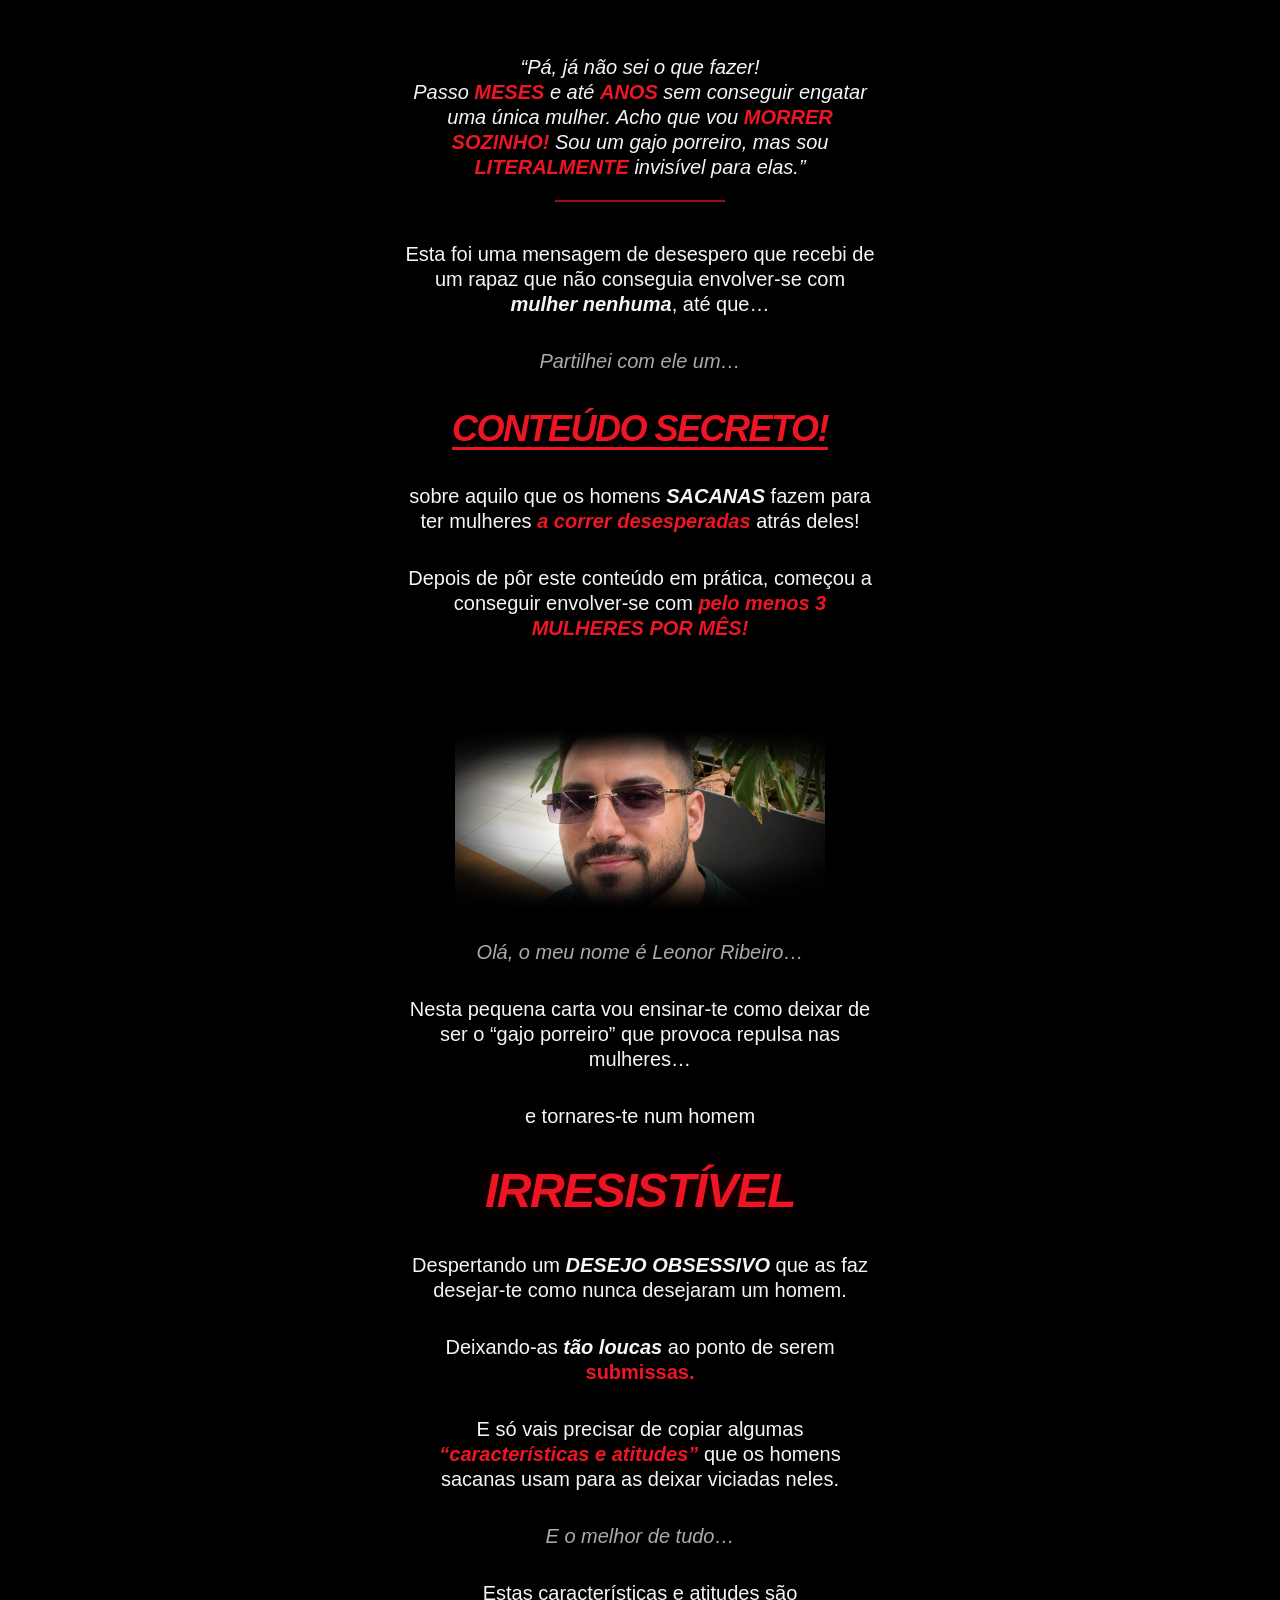
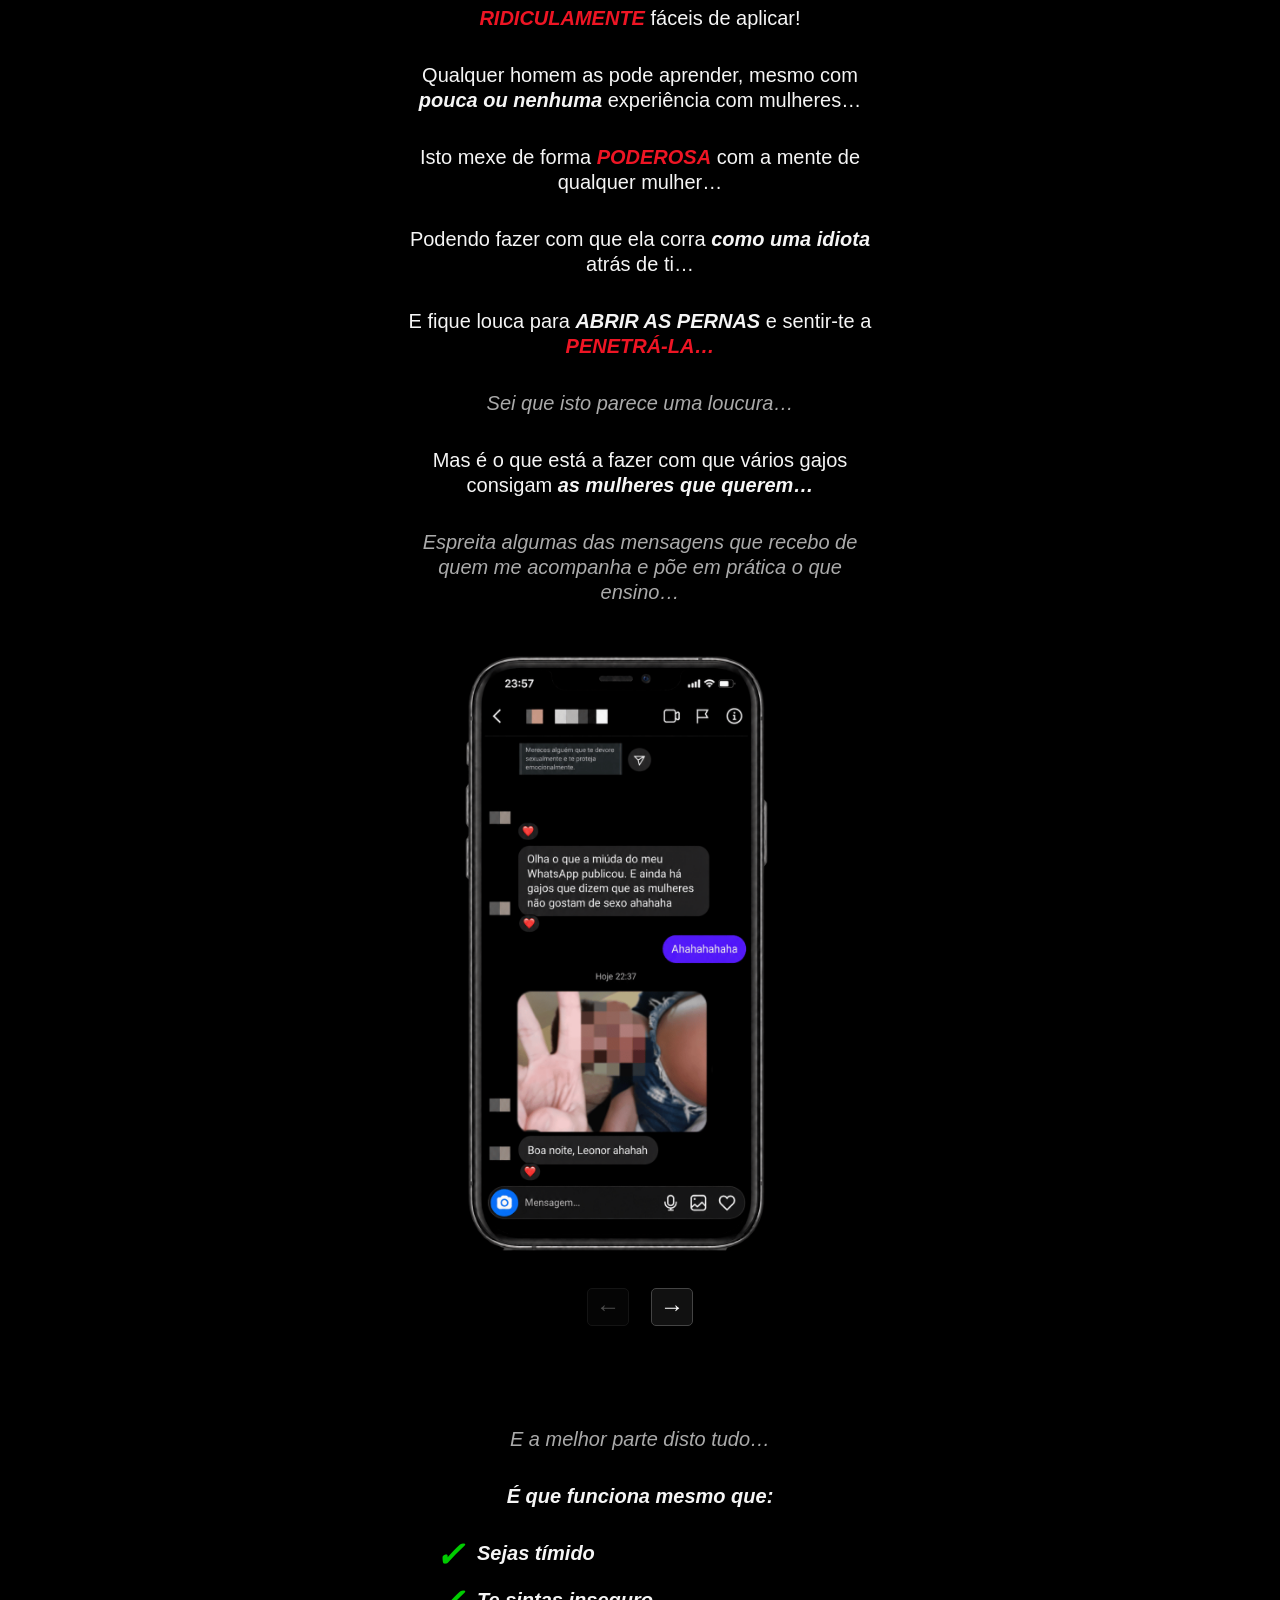
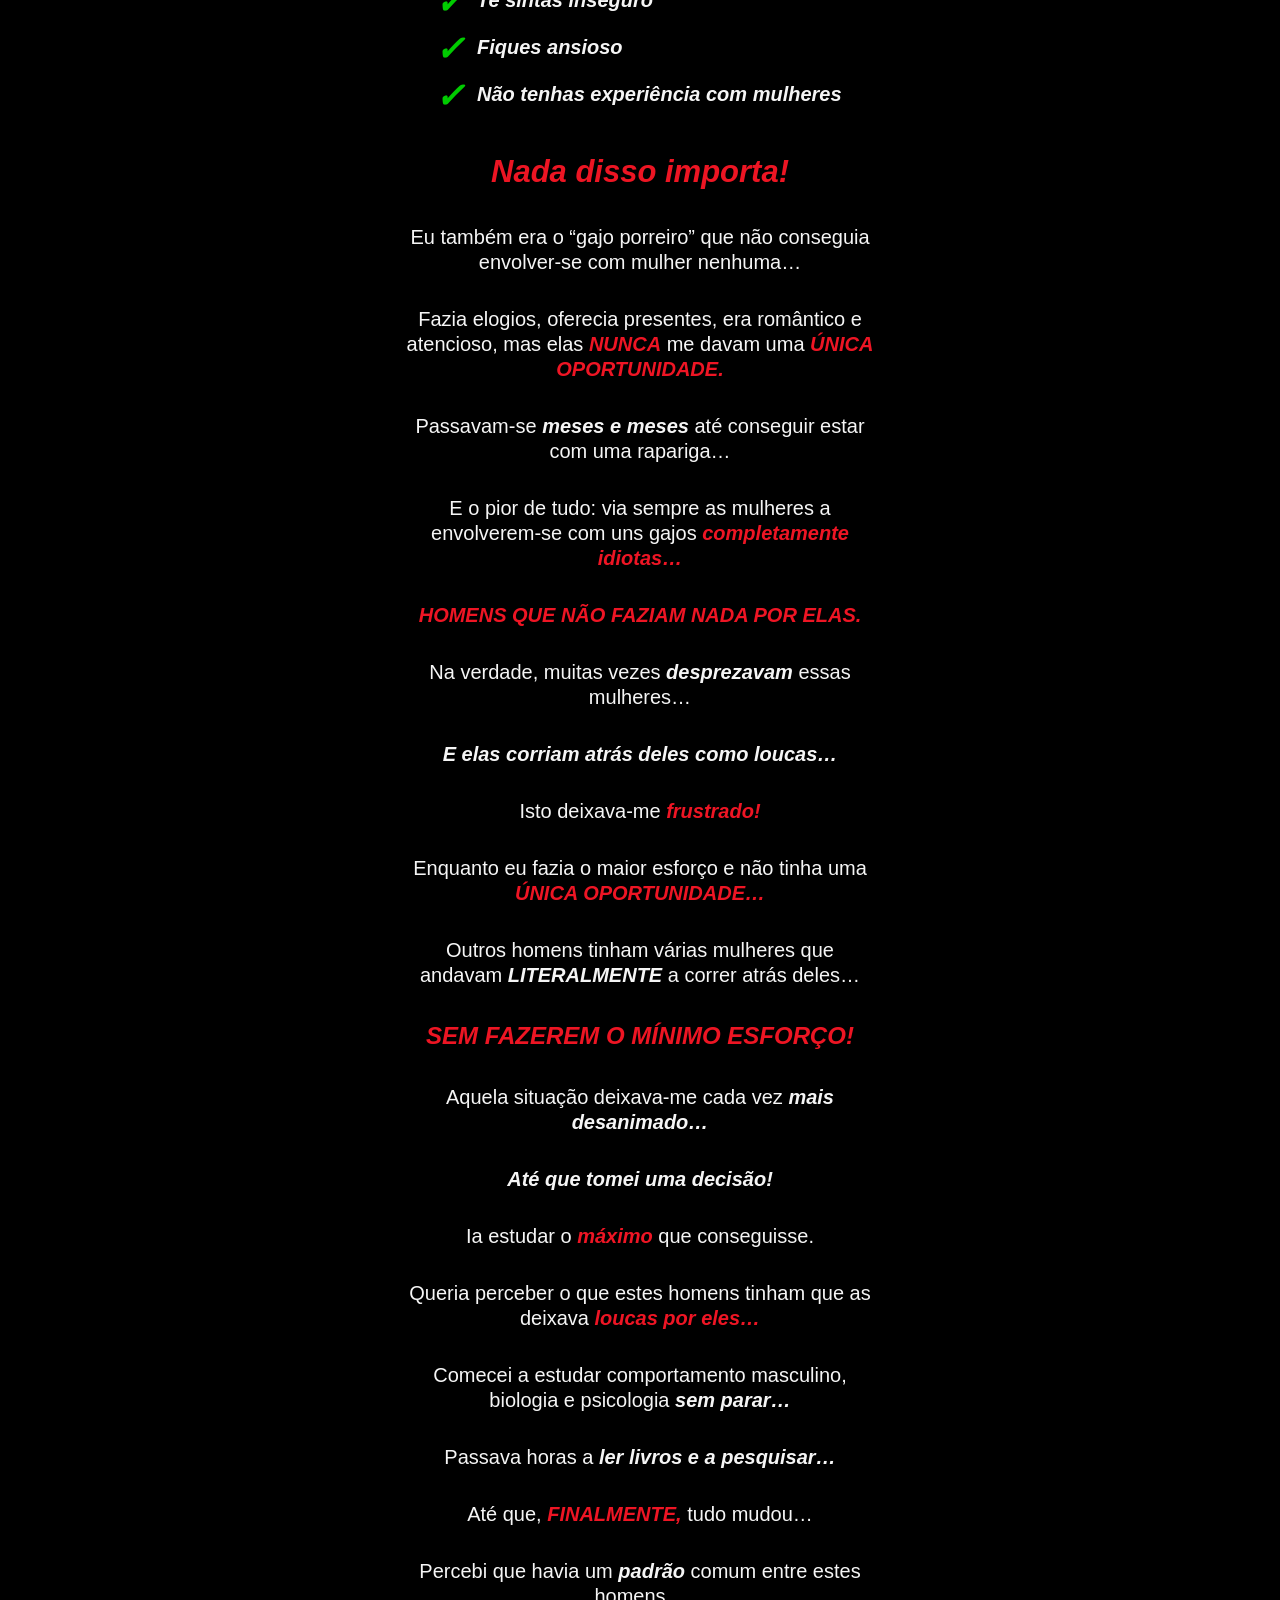
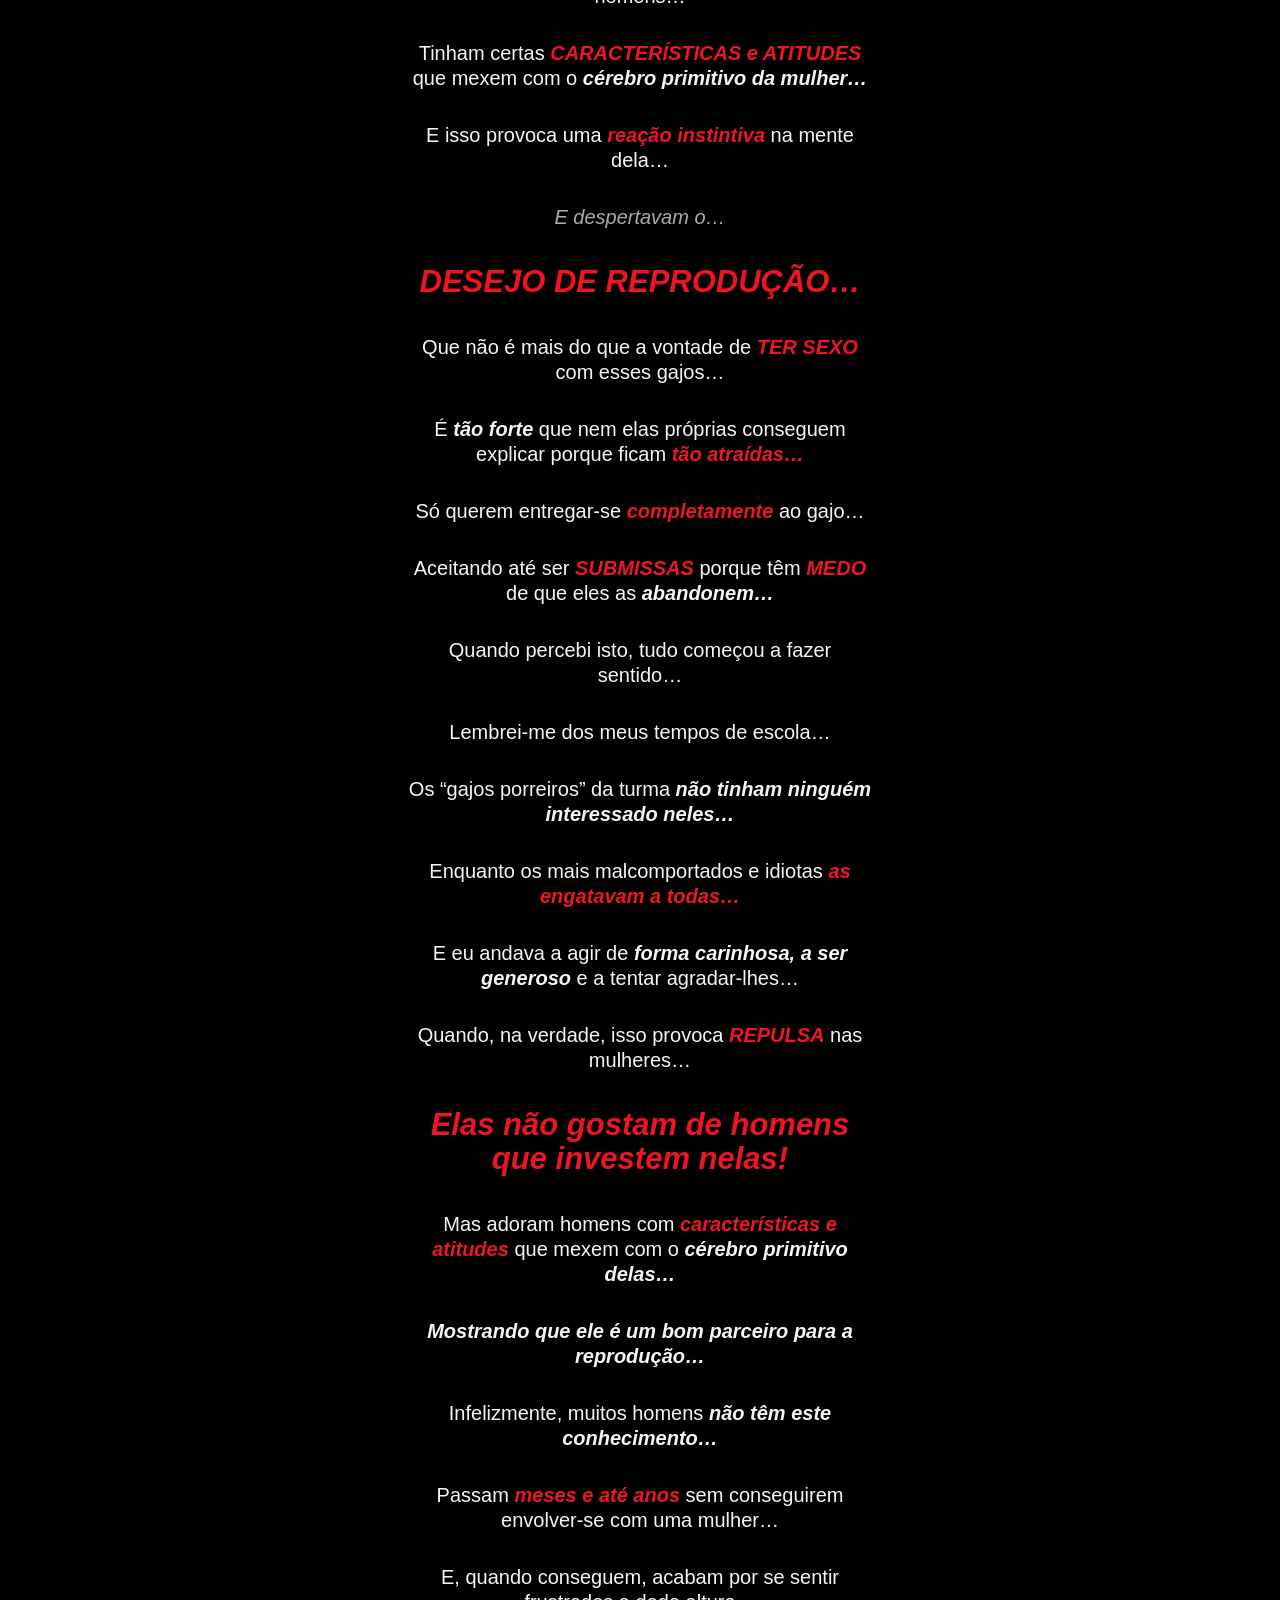
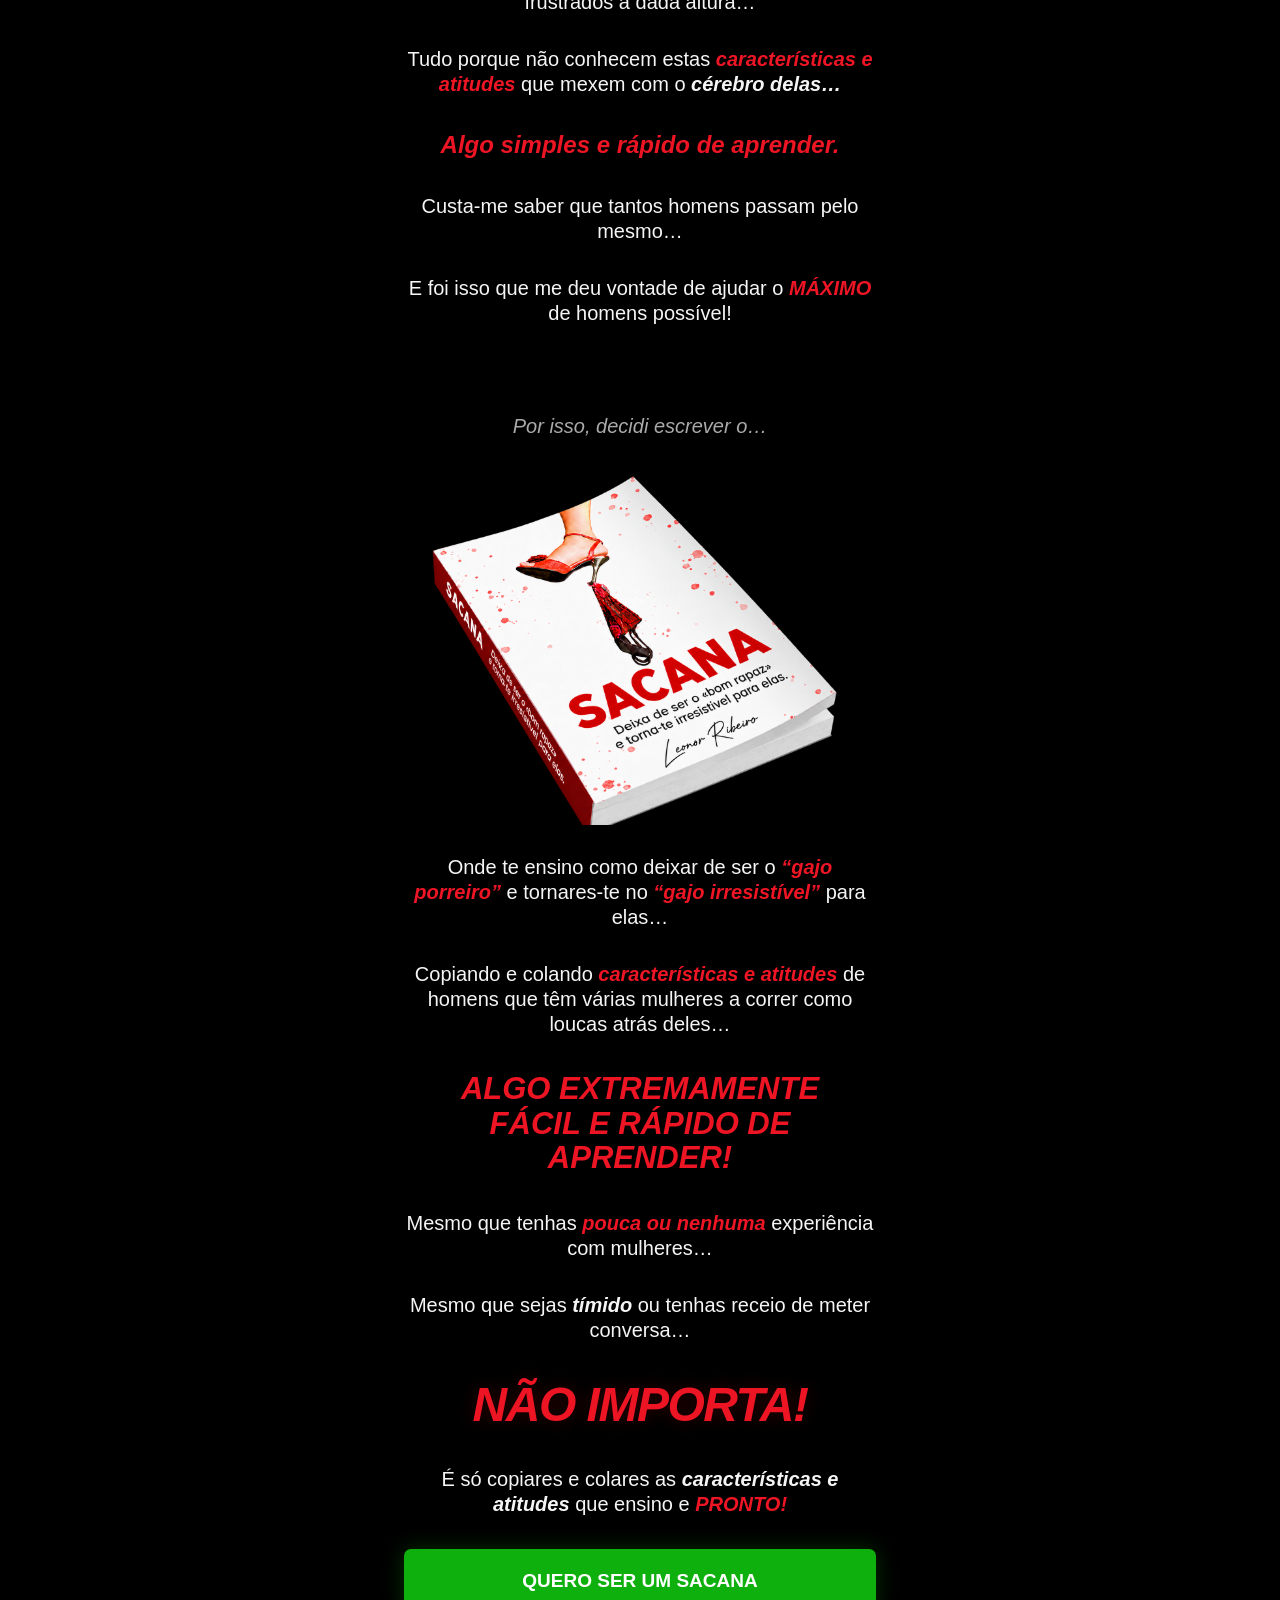
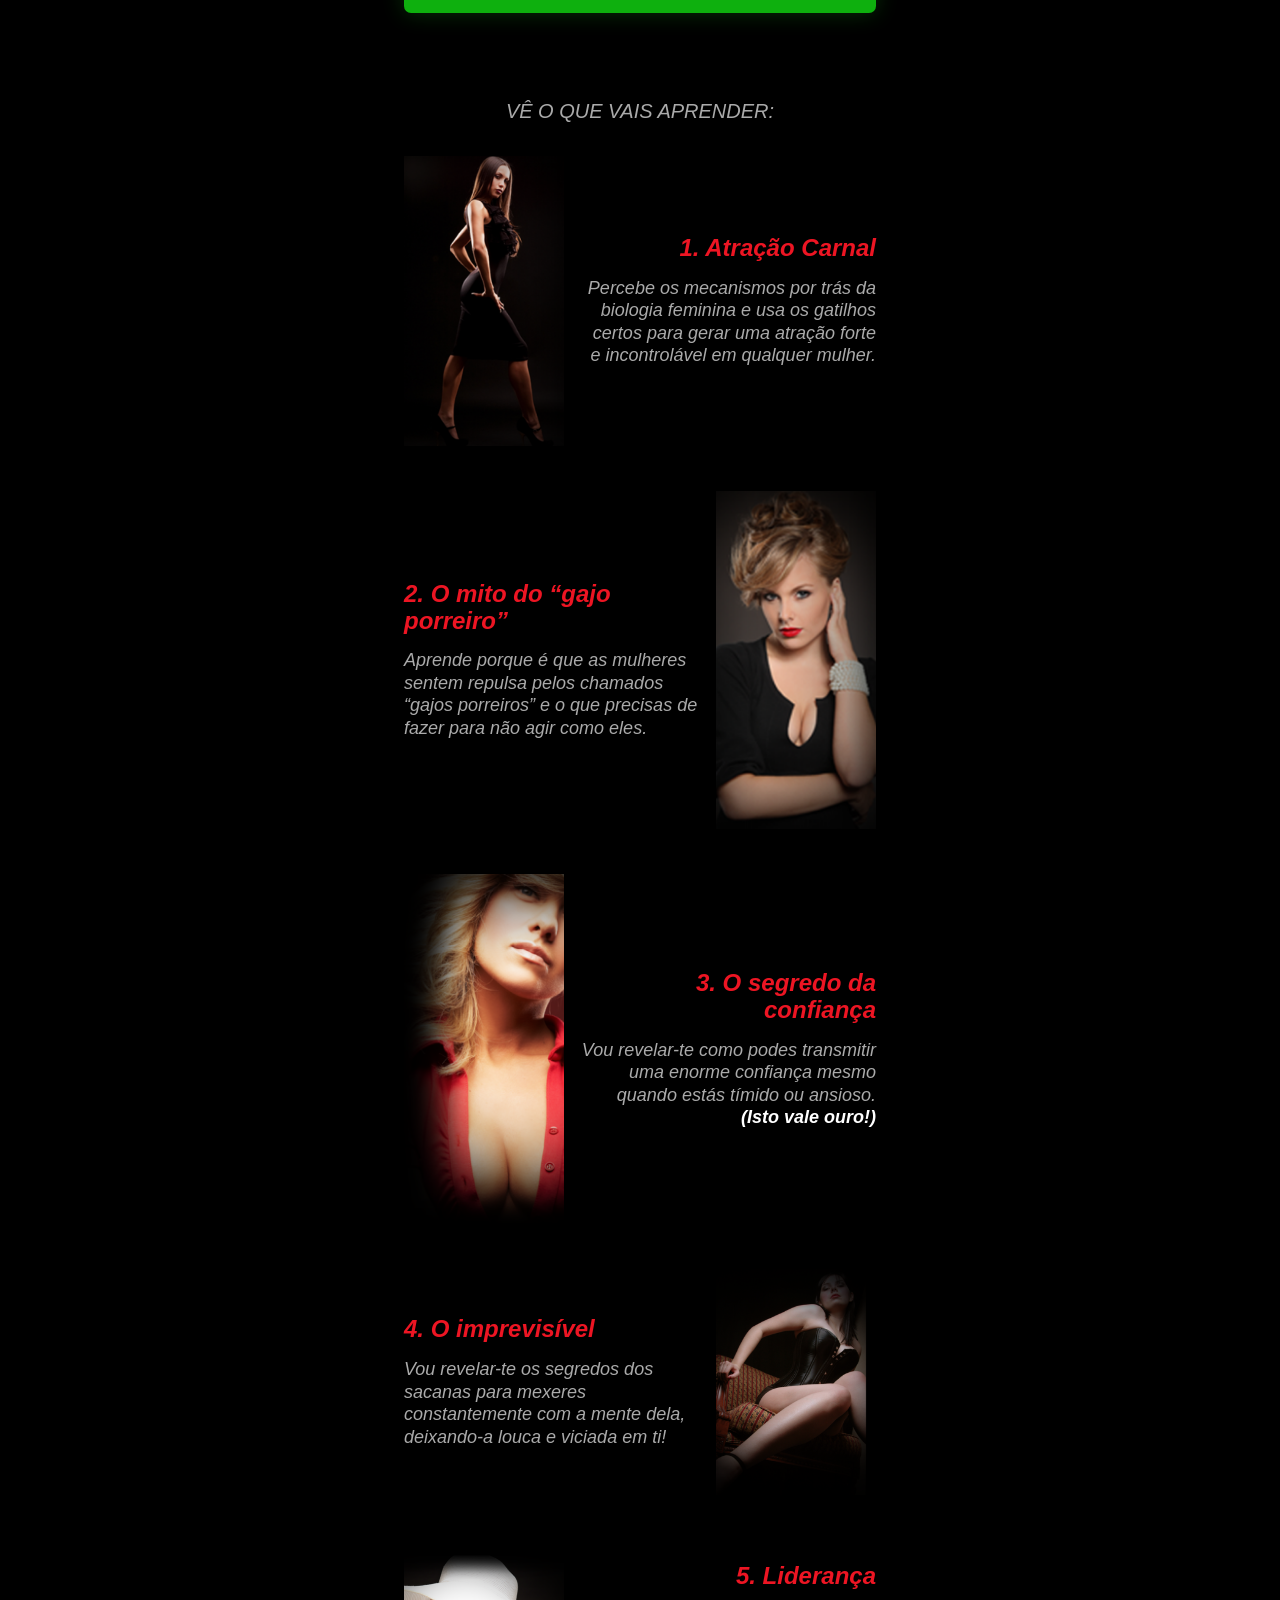
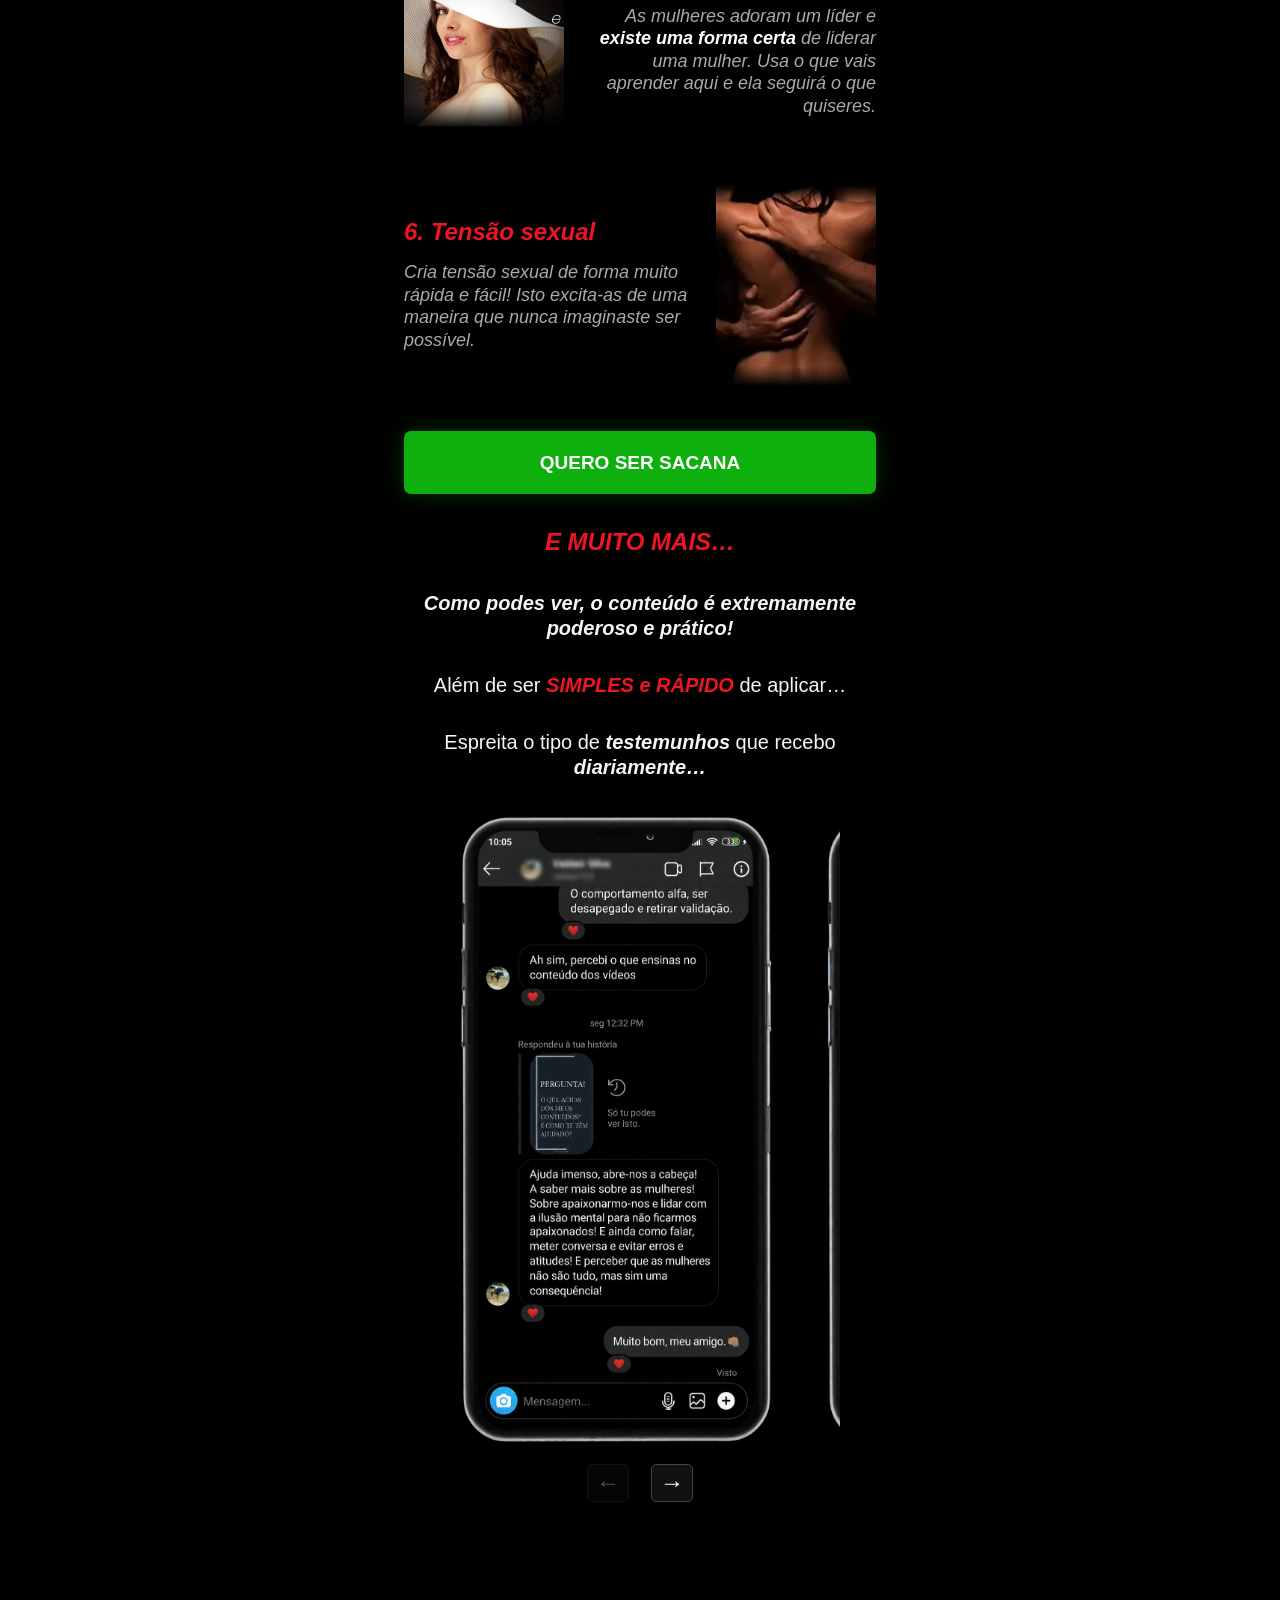
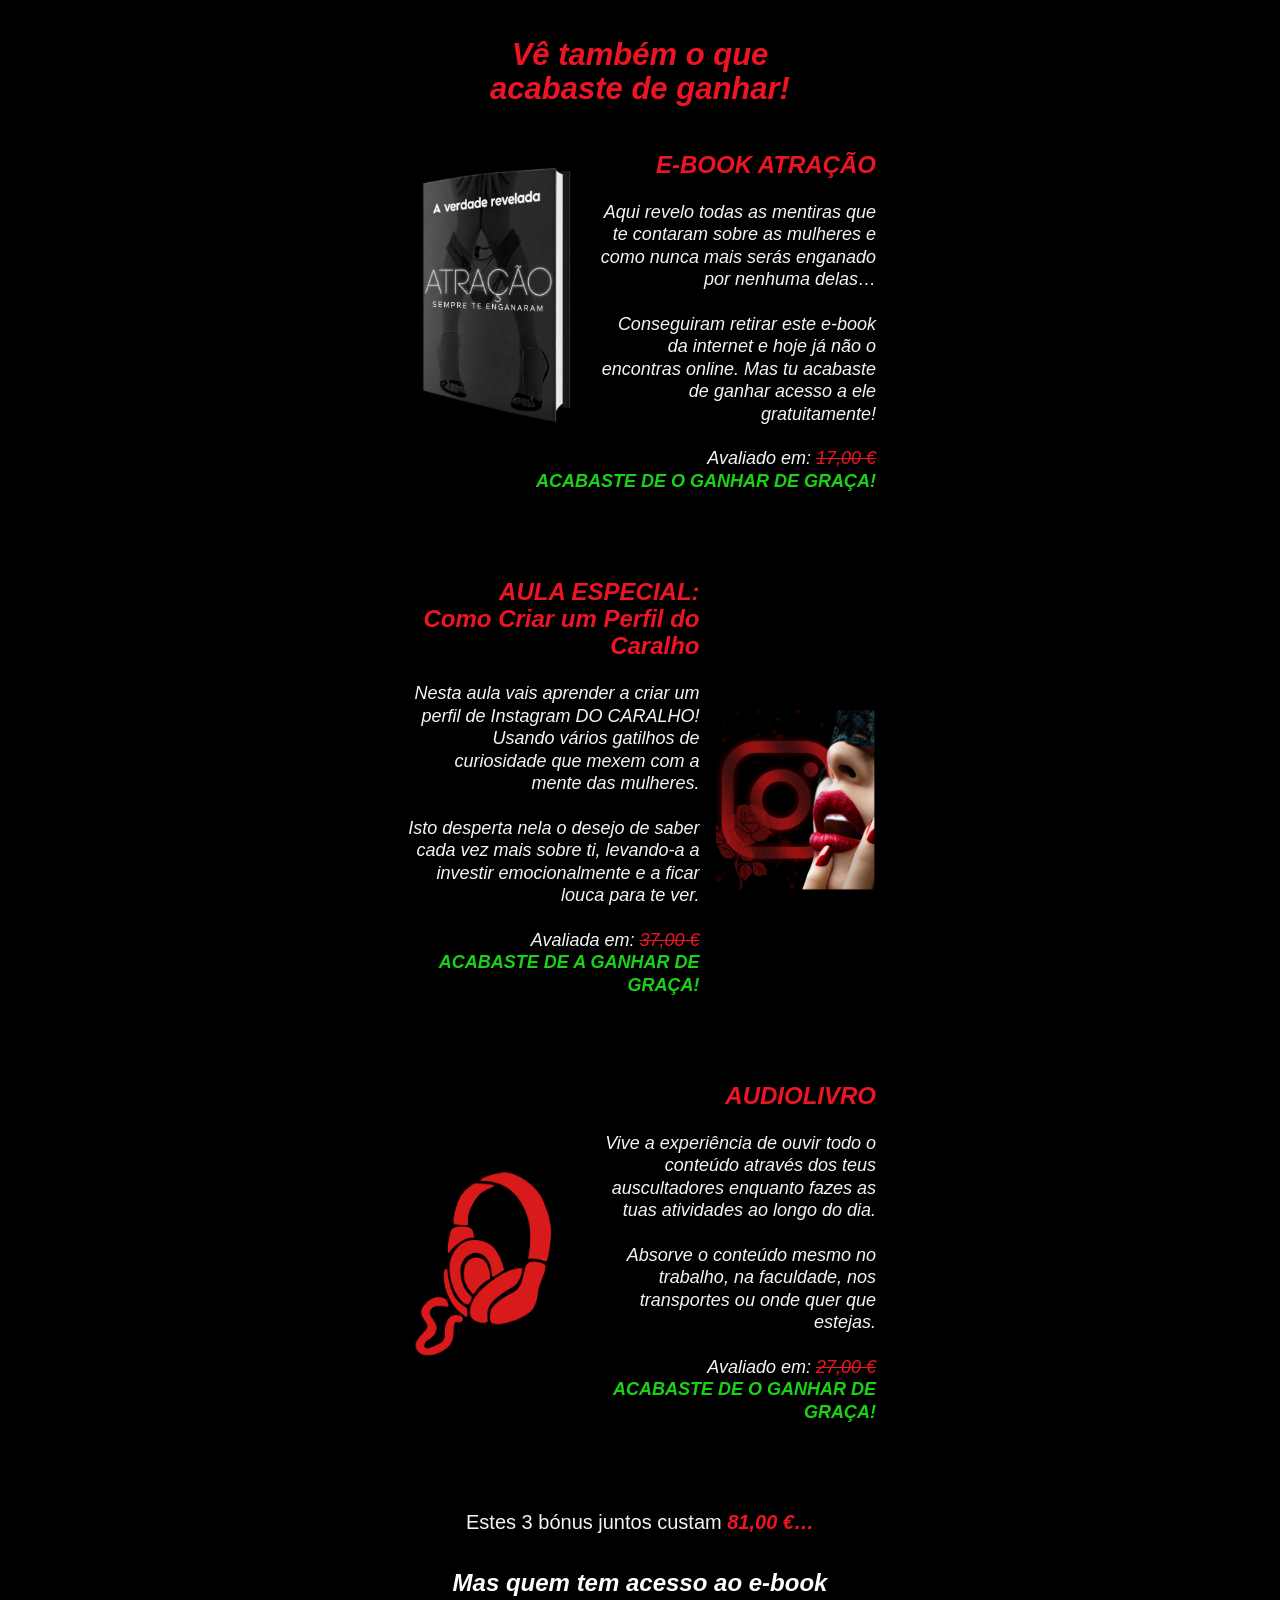
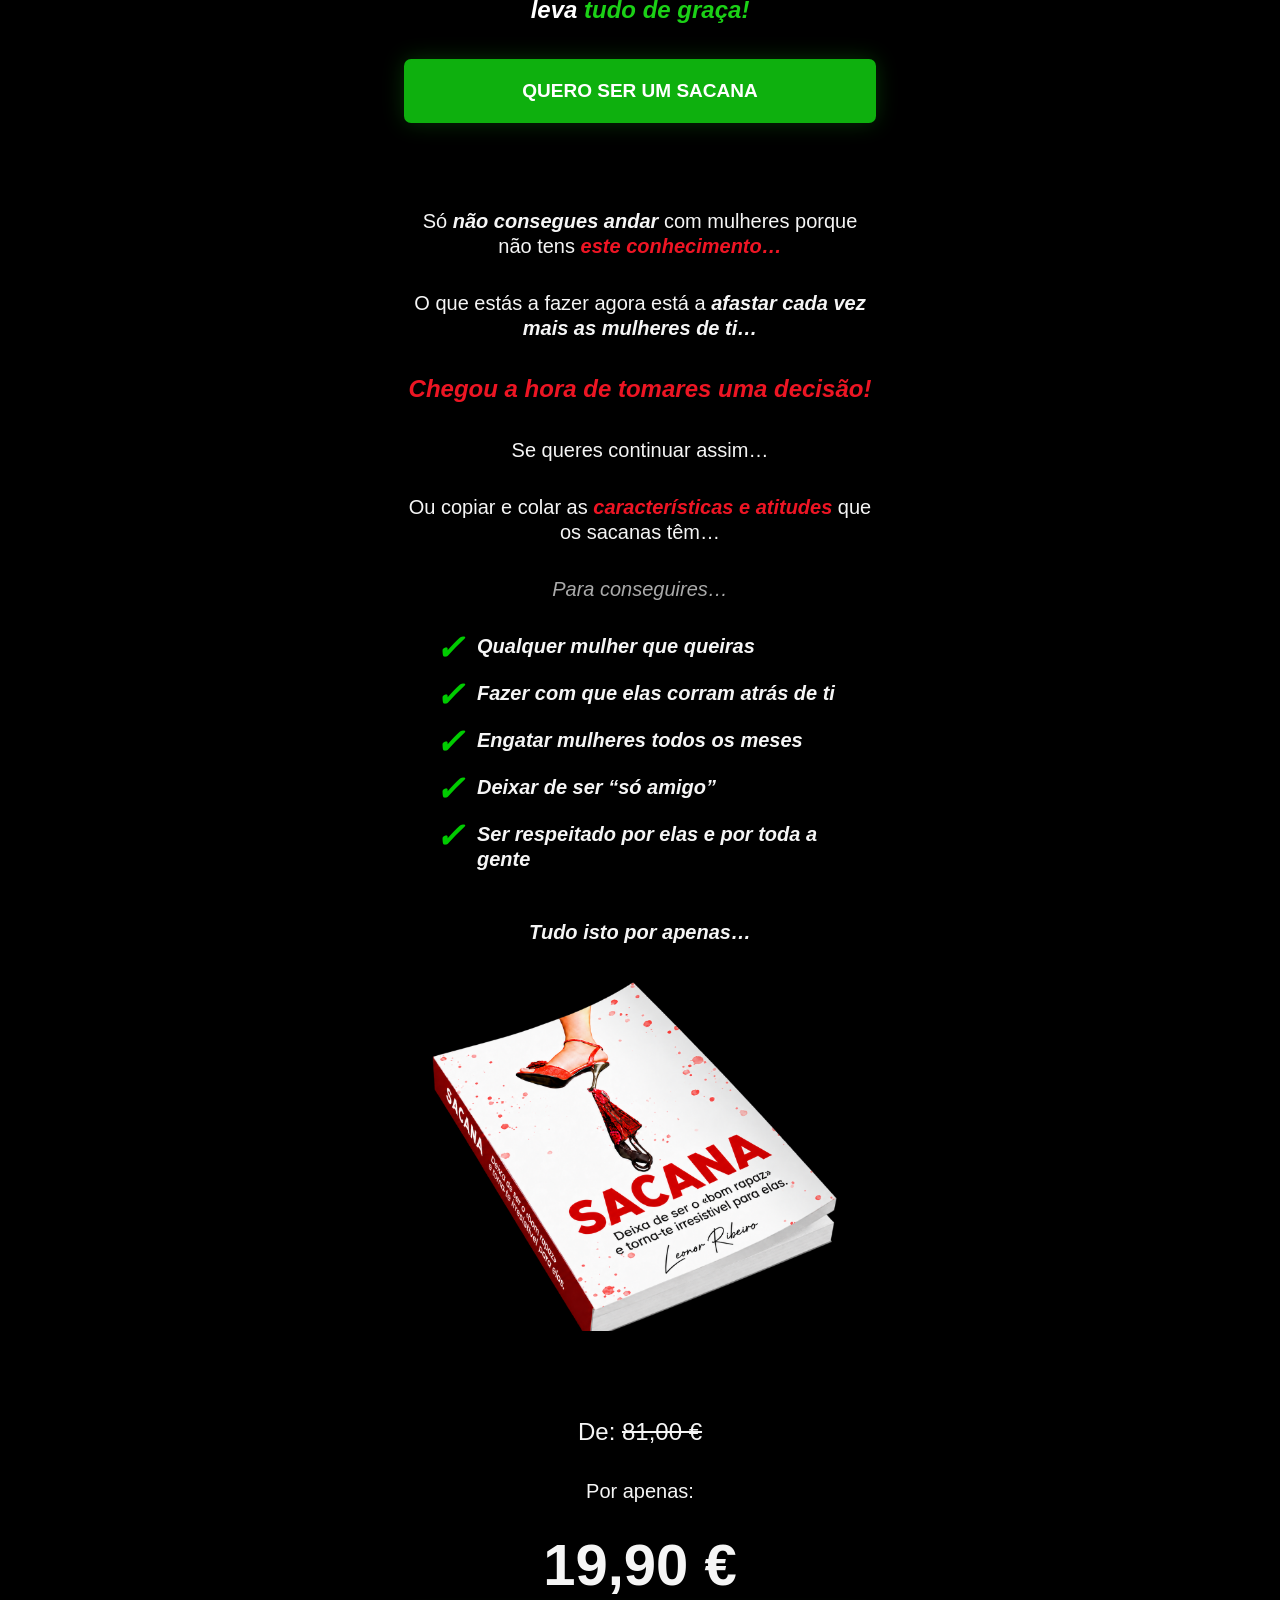
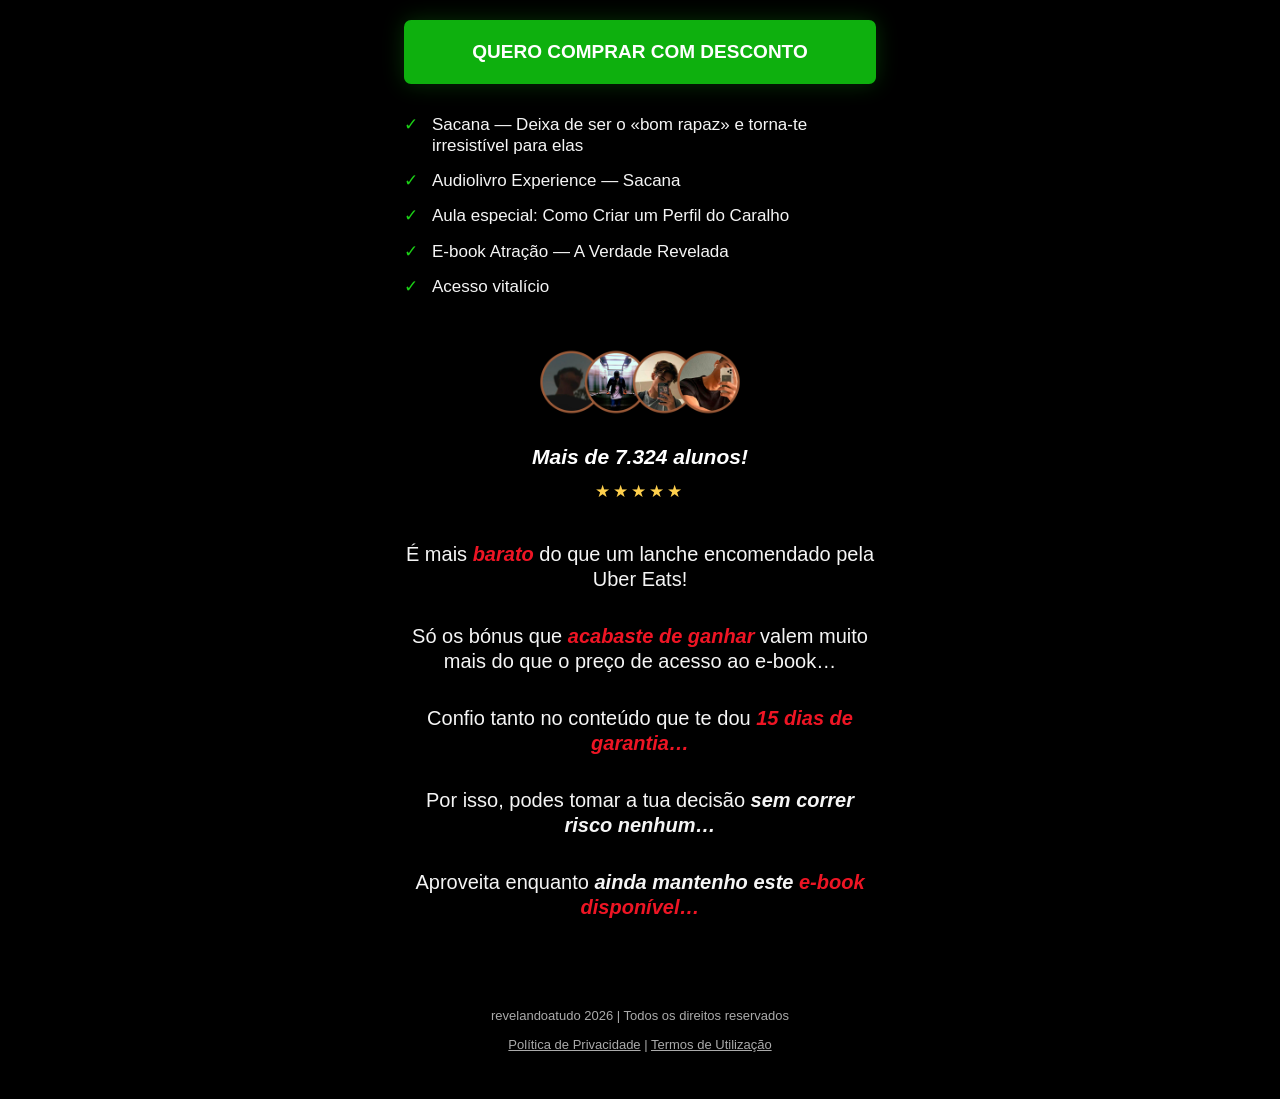
==== commit 57e98c25: "Publish Sacana PT page with revelandoatudo footer and inactive legal labels" ====
--- a/index.html
+++ b/index.html
@@ -1,666 +1,11 @@
-<!DOCTYPE html>
-<html lang="pt-BR">
-<head>
-    <meta charset="UTF-8">
-    <meta name="viewport" content="width=device-width, initial-scale=1.0, maximum-scale=1.0, user-scalable=no">
-    <title>Detecta A.I — Análise Comportamental Confidencial</title>
-    <meta name="description" content="Sistema de análise comportamental por IA. Identifica padrões emocionais invisíveis em conversas e revela a verdade.">
-    <link rel="preconnect" href="https://fonts.googleapis.com">
-    <link rel="preconnect" href="https://fonts.gstatic.com" crossorigin>
-    <link href="https://fonts.googleapis.com/css2?family=Inter:wght@400;500;600&family=Outfit:wght@300;400;600;700;800;900&family=JetBrains+Mono:wght@400;700&display=swap" rel="stylesheet">
-    <link rel="stylesheet" href="styles.css">
-
-    <!-- TikTok Pixel -->
-    <script>
-    !function (w, d, t) {
-      w.TiktokAnalyticsObject=t;var ttq=w[t]=w[t]||[];ttq.methods=["page","track","identify","instances","debug","on","off","once","ready","alias","group","enableCookie","disableCookie","holdConsent","revokeConsent","grantConsent"],ttq.setAndDefer=function(t,e){t[e]=function(){t.push([e].concat(Array.prototype.slice.call(arguments,0)))}};for(var i=0;i<ttq.methods.length;i++)ttq.setAndDefer(ttq,ttq.methods[i]);ttq.instance=function(t){for(
-      var e=ttq._i[t]||[],n=0;n<ttq.methods.length;n++)ttq.setAndDefer(e,ttq.methods[n]);return e},ttq.load=function(e,n){var r="https://analytics.tiktok.com/i18n/pixel/events.js",o=n&&n.partner;ttq._i=ttq._i||{},ttq._i[e]=[],ttq._i[e]._u=r,ttq._t=ttq._t||{},ttq._t[e]=+new Date,ttq._o=ttq._o||{},ttq._o[e]=n||{};n=document.createElement("script")
-      ;n.type="text/javascript",n.async=!0,n.src=r+"?sdkid="+e+"&lib="+t;e=document.getElementsByTagName("script")[0];e.parentNode.insertBefore(n,e)};
-        ttq.load('D73D4F3C77UCBSL4OP3G');
-        ttq.page();
-    }(window, document, 'ttq');
-    </script>
-</head>
-<body>
-
-    <!-- PARTICLES -->
-    <canvas id="particles-canvas"></canvas>
-
-    <!-- SOCIAL TOAST -->
-    <div id="social-toast" class="social-toast">
-        <div class="toast-icon">✓</div>
-        <div class="toast-text">
-            <strong id="toast-name">Juliana</strong> <span id="toast-action">acabou de desbloquear o relatório.</span>
-            <div class="toast-time">Agora mesmo</div>
-        </div>
-    </div>
-
-    <!-- EXIT POPUP -->
-    <div id="exit-popup" class="exit-overlay hidden">
-        <div class="exit-box">
-            <h2>Vai ficar sem saber a verdade?</h2>
-            <p>Você chegou longe demais para sair agora.<br>O relatório está quase pronto.</p>
-            <button class="cta-btn pulse-glow" onclick="closeExit()">CONTINUAR A ANÁLISE</button>
-            <button class="exit-dismiss" onclick="closeExit()">sair mesmo assim</button>
-        </div>
-    </div>
-
-    <!-- RETURN POPUP -->
-    <div id="return-popup" class="exit-overlay hidden">
-        <div class="exit-box">
-            <div style="font-size:2.5rem; margin-bottom:0.75rem;">😰</div>
-            <h2>Você chegou longe demais para sair agora.</h2>
-            <p>Seu relatório ficará disponível <strong style="color:#fff;">apenas nesta sessão</strong>. Se sair, precisará recomeçar.</p>
-            <button class="cta-btn pulse-glow" onclick="closeReturn()">VER O RELATÓRIO AGORA</button>
-        </div>
-    </div>
-
-    <!-- ===== HEADER ===== -->
-    <header class="header">
-        <div class="container header-inner">
-            <div class="logo">Detecta<span class="hl">A.I</span></div>
-            <div class="header-status">
-                <span class="status-dot"></span>
-                <span>SISTEMA ATIVO</span>
-            </div>
-            <div class="online-counter-header" onclick="scrollToExperience(); return false;">
-                <div class="counter-dot"></div>
-                <span id="online-num">74</span> analisando agora
-            </div>
-        </div>
-    </header>
-
-    <!-- ===== 1. HERO ===== -->
-    <section class="hero">
-        <div class="container" style="text-align:center;">
-            <h1>E se a verdade do seu relacionamento<br><span class="text-gradient">já estivesse escondida nas mensagens?</span></h1>
-            <p class="hero-sub">Antes de uma mentira ser confessada, o comportamento muda. Respostas frias, distância repentina e evasivas deixam rastros que a maioria ignora até ser tarde demais.</p>
-            <a href="#experience" class="cta-btn pulse-glow" onclick="scrollToExperience(); return false;">INICIAR DIAGNÓSTICO EMOCIONAL ➔</a>
-            <!-- COMO FUNCIONA (HOW IT WORKS) -->
-            <div class="how-it-works scroll-reveal">
-                <p class="section-tag" style="margin-bottom:1.5rem;">⚙️ COMO FUNCIONA O DIAGNÓSTICO</p>
-                <div class="how-grid">
-                    <div class="how-card glass">
-                        <span class="how-num">1</span>
-                        <div class="how-icon">🔐</div>
-                        <h4>Identificação</h4>
-                        <p>Insira dados básicos do caso para calibrar os parâmetros.</p>
-                    </div>
-                    <div class="how-card glass">
-                        <span class="how-num">2</span>
-                        <div class="how-icon">🧠</div>
-                        <h4>Diagnóstico</h4>
-                        <p>Responda a perguntas cruciais baseadas em psicologia comportamental.</p>
-                    </div>
-                    <div class="how-card glass">
-                        <span class="how-num">3</span>
-                        <div class="how-icon">💬</div>
-                        <h4>Cruzamento</h4>
-                        <p>Cruze os dados com o tom de voz e evasivas das conversas.</p>
-                    </div>
-                    <div class="how-card glass">
-                        <span class="how-num">4</span>
-                        <div class="how-icon">🔍</div>
-                        <h4>Revelação</h4>
-                        <p>Acesse o nível de inconsistência emocional e seu relatório detalhado.</p>
-                    </div>
-                </div>
-            </div>
-        </div>
-    </section>
-
-    <!-- ===== SEÇÃO DE ESTATÍSTICAS ANIMADAS (VERTICAIS GIGANTES) ===== -->
-    <section class="animated-stats-section">
-        <div class="container">
-            <div class="large-stats-container">
-                <div class="large-stat-card scroll-reveal">
-                    <span class="large-stat-num" id="count-analyses" data-target="2400">+0</span>
-                    <span class="large-stat-label">análises comportamentais realizadas esta semana</span>
-                </div>
-                <div class="large-stat-card scroll-reveal">
-                    <span class="large-stat-num" id="pct-confirm" data-target="78">0%</span>
-                    <span class="large-stat-label">dos usuários confirmaram suas suspeitas após o relatório</span>
-                </div>
-                <div class="large-stat-card scroll-reveal">
-                    <span class="large-stat-num">- 2min</span>
-                    <span class="large-stat-label">tempo médio para o processamento completo do resultado</span>
-                </div>
-            </div>
-        </div>
-    </section>
-
-    <!-- ===== 2. DEMO VISUAL ===== -->
-    <section class="demo-section scroll-reveal">
-        <div class="container">
-            <div class="section-header">
-                <p class="section-tag">📡 DEMONSTRAÇÃO AO VIVO</p>
-                <h2>Veja a análise em tempo real</h2>
-            </div>
-            <div id="phone-frame" class="phone-frame">
-                <div class="phone-notch"></div>
-                <div class="wa-header">
-                    <div class="wa-avatar">👤</div>
-                    <div><p class="wa-name">Ele ❤️</p><p class="wa-status">visto por último hoje às 14:32</p></div>
-                </div>
-                <div class="wa-chat">
-                    <div class="chat-msg msg-out">Oi amor, senti sua falta hoje 💕</div>
-                    <div class="chat-msg msg-in">tudo</div>
-                    <div class="chat-msg msg-out">O que aconteceu? Tá tudo bem?</div>
-                    <div class="chat-msg msg-in">tô cansado</div>
-                    <div class="chat-msg msg-out">Posso ligar?</div>
-                    <div class="chat-msg msg-in">agora não dá</div>
-                </div>
-                <div class="demo-btn-area" id="demo-btn-area">
-                    <div class="demo-btn-pill">Analisar conversa</div>
-                </div>
-                <!-- LOADING OVERLAY -->
-                <div id="demo-load" class="demo-overlay">
-                    <div class="radar-anim"><div class="radar-core"></div><div class="radar-ring"></div></div>
-                    <p style="color:var(--accent); font-size:0.78rem; font-weight:600; letter-spacing:1px;">Detectando padrões…</p>
-                </div>
-                <!-- RESULT OVERLAY -->
-                <div id="demo-res" class="demo-overlay">
-                    <div style="width:42px; height:42px; border-radius:50%; background:rgba(59,130,246,0.12); border:2px solid var(--accent); display:flex; align-items:center; justify-content:center; font-size:1.2rem; margin-bottom:0.6rem;">🔍</div>
-                    <p style="color:var(--accent); font-size:0.72rem; text-transform:uppercase; letter-spacing:2px; margin-bottom:1rem; font-weight:700;">Sinais encontrados</p>
-                    <div style="display:flex; flex-direction:column; gap:0.5rem; width:85%;">
-                        <div class="demo-result-item"><span style="color:var(--red); font-size:0.95rem;">⚠</span> Mudança abrupta no tom</div>
-                        <div class="demo-result-item"><span style="color:var(--red); font-size:0.95rem;">⚠</span> Respostas evasivas detectadas</div>
-                        <div class="demo-result-item"><span style="color:var(--red); font-size:0.95rem;">⚠</span> Distanciamento emocional</div>
-                    </div>
-                </div>
-            </div>
-            <div class="demo-support">
-                <p>O Detecta A.I não lê só palavras. Ele identifica o padrão <em>por trás</em> das palavras — frieza, evasão, distanciamento.</p>
-                <a href="#experience" class="cta-btn pulse-glow" onclick="scrollToExperience(); return false;">COMEÇAR MINHA ANÁLISE ➔</a>
-            </div>
-        </div>
-    </section>
-
-    <!-- ===== 3. DEPOIMENTOS ===== -->
-    <section class="testimonials scroll-reveal">
-        <div class="container" style="max-width: 100%; padding: 0;">
-            <div class="section-header" style="padding: 0 1.25rem;">
-                <p class="section-tag">💬 RELATOS REAIS</p>
-                <h2>Quem usou e descobriu a verdade</h2>
-            </div>
-            <div class="testimonials-marquee-container">
-                <div class="testimonials-track">
-                    <!-- SET A -->
-                    <div class="review-card glass">
-                        <div class="stars">★★★★★</div>
-                        <p class="quote">"Eu achei que estava paranoica. Depois da análise comecei a perceber padrões que eu ignorava fazia meses."</p>
-                        <div class="review-author">
-                            <img class="author-avatar" src="assets/fernanda.png" alt="Fernanda">
-                            <div class="author-info"><strong>Fernanda</strong><span>Usuária Verificada</span></div>
-                        </div>
-                    </div>
-                    <div class="review-card glass">
-                        <div class="stars">★★★★★</div>
-                        <p class="quote">"Foi assustador o quanto bateu com o que eu já sentia."</p>
-                        <div class="review-author">
-                            <img class="author-avatar" src="assets/carlos.jpg" alt="Carlos">
-                            <div class="author-info"><strong>Carlos</strong><span>Usuário Verificado</span></div>
-                        </div>
-                    </div>
-                    <div class="review-card glass">
-                        <div class="stars">★★★★★</div>
-                        <p class="quote">"Entrei achando que era besteira, mas algumas coisas fizeram sentido demais."</p>
-                        <div class="review-author">
-                            <img class="author-avatar" src="assets/juliana.jpg" alt="Juliana">
-                            <div class="author-info"><strong>Juliana</strong><span>Usuária Verificada</span></div>
-                        </div>
-                    </div>
-                    <div class="review-card glass">
-                        <div class="stars">★★★★★</div>
-                        <p class="quote">"Me mostrou detalhes que estavam na minha frente e eu não queria ver."</p>
-                        <div class="review-author">
-                            <img class="author-avatar" src="assets/marcos.jpg" alt="Marcos">
-                            <div class="author-info"><strong>Marcos</strong><span>Usuário Verificado</span></div>
-                        </div>
-                    </div>
-                    <!-- SET B (Duplicado para rolagem infinita) -->
-                    <div class="review-card glass">
-                        <div class="stars">★★★★★</div>
-                        <p class="quote">"Eu achei que estava paranoica. Depois da análise comecei a perceber padrões que eu ignorava fazia meses."</p>
-                        <div class="review-author">
-                            <img class="author-avatar" src="assets/fernanda.png" alt="Fernanda">
-                            <div class="author-info"><strong>Fernanda</strong><span>Usuária Verificada</span></div>
-                        </div>
-                    </div>
-                    <div class="review-card glass">
-                        <div class="stars">★★★★★</div>
-                        <p class="quote">"Foi assustador o quanto bateu com o que eu já sentia."</p>
-                        <div class="review-author">
-                            <img class="author-avatar" src="assets/carlos.jpg" alt="Carlos">
-                            <div class="author-info"><strong>Carlos</strong><span>Usuário Verificado</span></div>
-                        </div>
-                    </div>
-                    <div class="review-card glass">
-                        <div class="stars">★★★★★</div>
-                        <p class="quote">"Entrei achando que era besteira, mas algumas coisas fizeram sentido demais."</p>
-                        <div class="review-author">
-                            <img class="author-avatar" src="assets/juliana.jpg" alt="Juliana">
-                            <div class="author-info"><strong>Juliana</strong><span>Usuária Verificada</span></div>
-                        </div>
-                    </div>
-                    <div class="review-card glass">
-                        <div class="stars">★★★★★</div>
-                        <p class="quote">"Me mostrou detalhes que estavam na minha frente e eu não queria ver."</p>
-                        <div class="review-author">
-                            <img class="author-avatar" src="assets/marcos.jpg" alt="Marcos">
-                            <div class="author-info"><strong>Marcos</strong><span>Usuário Verificado</span></div>
-                        </div>
-                    </div>
-                </div>
-            </div>
-        </div>
-    </section>
-
-    <!-- ===== 4. FAQ ===== -->
-    <section class="faq-section scroll-reveal">
-        <div class="container">
-            <h2>Dúvidas rápidas</h2>
-            <div style="max-width:620px; margin:0 auto;">
-                <details class="faq-item"><summary>A análise funciona no celular?</summary><p>Sim. Funciona em Android, iPhone e computador.</p></details>
-                <details class="faq-item"><summary>Preciso instalar algo?</summary><p>Não. Tudo acontece direto no navegador.</p></details>
-                <details class="faq-item"><summary>Minha conversa fica salva?</summary><p>Não. A análise é temporária e confidencial.</p></details>
-                <details class="faq-item"><summary>Quanto tempo leva?</summary><p>Menos de 2 minutos.</p></details>
-                <details class="faq-item"><summary>O resultado sai na hora?</summary><p>Sim. O relatório é liberado imediatamente após o processamento.</p></details>
-                <details class="faq-item"><summary>Isso serve para namoro e casamento?</summary><p>Sim. Serve para qualquer relação onde exista conversa e mudança de comportamento.</p></details>
-            </div>
-        </div>
-    </section>
-
-    <!-- ===== 5. CTA INTERMEDIÁRIO ===== -->
-    <section style="padding:3rem 0 1rem; text-align:center;" class="scroll-reveal">
-        <div class="container">
-            <h2 style="font-size:clamp(1.3rem,3vw,1.8rem); color:#fff; margin-bottom:0.8rem;">Pronto para descobrir a verdade?</h2>
-            <p style="color:var(--text-muted); max-width:500px; margin:0 auto 1.5rem; font-size:0.95rem; line-height:1.6;">O diagnóstico emocional leva menos de 2 minutos. Tudo é confidencial.</p>
-            <a href="#experience" class="cta-btn pulse-glow" onclick="scrollToExperience(); return false;">INICIAR DIAGNÓSTICO ➔</a>
-        </div>
-    </section>
-
-    <!-- ===== 6. EXPERIÊNCIA PRINCIPAL ===== -->
-    <section class="experience-section scroll-reveal" id="experience">
-        <div class="container">
-            <div class="experience-box glass">
-
-                <!-- ─── TELA 1: IDENTIFICAÇÃO EM ETAPAS ─── -->
-                <div id="id-screen" style="text-align:center;">
-                    <div class="term-header">
-                        <span class="term-dot r"></span>
-                        <span class="term-dot y"></span>
-                        <span class="term-dot g"></span>
-                        <span class="term-title">SISTEMA DETECTA A.I — IDENTIFICAÇÃO DO CASO</span>
-                    </div>
-                    <div style="margin-top:1.5rem;">
-                        <div class="id-badge">🔐 ACESSO CONFIDENCIAL</div>
-
-                        <!-- Tela Inicial do Cartão (Antes de começar o preenchimento) -->
-                        <div id="id-intro">
-                            <h3 style="color:#fff; font-size:clamp(1.1rem,3vw,1.4rem); margin:1rem 0 0.5rem; line-height:1.3;">Você está pronto para saber a verdade?</h3>
-                            <p style="color:var(--text-muted); font-size:0.9rem; margin-bottom:1.5rem; line-height:1.55;">Nossa inteligência artificial comportamental irá analisar os sinais emocionais ocultos em suas conversas.</p>
-                            <button class="cta-btn pulse-glow" onclick="startIdSteps()" style="width:100%; max-width:320px;">INICIAR DIAGNÓSTICO ➔</button>
-                            <p style="font-size:0.72rem; color:var(--text-dim); margin-top:0.85rem;">🔒 Análise confidencial. Seus dados estão 100% seguros.</p>
-                        </div>
-
-                        <!-- Formulário em Etapas (Wizard) -->
-                        <div id="id-steps" class="hidden">
-                            <div class="id-step-progress">
-                                <div class="id-step-bar"><div class="id-step-fill" id="id-step-fill" style="width: 25%;"></div></div>
-                                <div style="display:flex; justify-content:space-between; margin-top:0.35rem; font-size:0.7rem; color:var(--text-dim); font-weight:600;">
-                                    <span id="id-step-label">Passo 1 de 4</span>
-                                    <span>IDENTIFICAÇÃO</span>
-                                </div>
-                            </div>
-
-                            <!-- ETAPA 1: NOME DO USUÁRIO -->
-                            <div class="id-step-pane active" id="id-pane-1">
-                                <h3 style="color:#fff; font-size:1.15rem; margin-bottom:1.25rem;">Para começarmos, qual é o seu nome?</h3>
-                                <div class="id-field" style="max-width:320px; margin:0 auto 1.5rem;">
-                                    <input type="text" id="inp-name" placeholder="Digite seu nome..." maxlength="30" autocomplete="off" onkeydown="if(event.key==='Enter') nextIdPane(2)">
-                                </div>
-                                <div style="display:flex; flex-direction:column; gap:0.5rem; align-items:center; max-width:320px; margin:0 auto;">
-                                    <button class="cta-btn pulse-glow" onclick="nextIdPane(2)" style="width:100%;">AVANÇAR ➔</button>
-                                    <button class="skip-btn" onclick="exitToHome()">← Voltar para o início</button>
-                                </div>
-                            </div>
-
-                            <!-- ETAPA 2: NOME DO PARCEIRO -->
-                            <div class="id-step-pane hidden" id="id-pane-2">
-                                <h3 style="color:#fff; font-size:1.15rem; margin-bottom:1.25rem;">E qual o nome do(a) seu(sua) parceiro(a)?</h3>
-                                <div class="id-field" style="max-width:320px; margin:0 auto 1.5rem;">
-                                    <input type="text" id="inp-partner" placeholder="Digite o nome dele(a)..." maxlength="30" autocomplete="off" onkeydown="if(event.key==='Enter') nextIdPane(3)">
-                                </div>
-                                <div style="display:flex; flex-direction:column; gap:0.5rem; align-items:center; max-width:320px; margin:0 auto;">
-                                    <button class="cta-btn pulse-glow" onclick="nextIdPane(3)" style="width:100%;">AVANÇAR ➔</button>
-                                    <button class="skip-btn" onclick="prevIdPane(1)">← Voltar</button>
-                                </div>
-                            </div>
-
-                            <!-- ETAPA 3: TEMPO JUNTOS -->
-                            <div class="id-step-pane hidden" id="id-pane-3">
-                                <h3 style="color:#fff; font-size:1.15rem; margin-bottom:1.25rem;">Há quanto tempo vocês estão juntos?</h3>
-                                <div class="id-field" style="max-width:320px; margin:0 auto 1.5rem;">
-                                    <select id="inp-time" onchange="nextIdPane(4)">
-                                        <option value="" disabled selected>Selecione o tempo...</option>
-                                        <option value="menos de 6 meses">Menos de 6 meses</option>
-                                        <option value="6 meses a 1 ano">6 meses a 1 ano</option>
-                                        <option value="1 a 2 anos">1 a 2 anos</option>
-                                        <option value="2 a 5 anos">2 a 5 anos</option>
-                                        <option value="mais de 5 anos">Mais de 5 anos</option>
-                                    </select>
-                                </div>
-                                <div style="display:flex; flex-direction:column; gap:0.5rem; align-items:center; max-width:320px; margin:0 auto;">
-                                    <button class="cta-btn pulse-glow" onclick="nextIdPane(4)" style="width:100%;">AVANÇAR ➔</button>
-                                    <button class="skip-btn" onclick="prevIdPane(2)">← Voltar</button>
-                                </div>
-                            </div>
-
-                            <!-- ETAPA 4: SENTIMENTO -->
-                            <div class="id-step-pane hidden" id="id-pane-4">
-                                <h3 style="color:#fff; font-size:1.15rem; margin-bottom:1.25rem;">O que você sente na relação hoje?</h3>
-                                <div class="id-field" style="max-width:320px; margin:0 auto 1.5rem;">
-                                    <select id="inp-feeling">
-                                        <option value="" selected>Prefiro não dizer (Opcional)</option>
-                                        <option value="tenso">Tenso e distante</option>
-                                        <option value="normal">Normal, mas com algo errado</option>
-                                        <option value="bom">Bom por fora, mas algo me incomoda</option>
-                                        <option value="critico">Em crise</option>
-                                    </select>
-                                </div>
-                                <div style="display:flex; flex-direction:column; gap:0.5rem; align-items:center; max-width:320px; margin:0 auto;">
-                                    <button class="cta-btn pulse-glow" onclick="startIdentification()" style="width:100%;">INICIAR DIAGNÓSTICO EMOCIONAL ➔</button>
-                                    <button class="skip-btn" onclick="prevIdPane(3)">← Voltar</button>
-                                </div>
-                            </div>
-                        </div>
-                    </div>
-                </div>
-
-                <!-- ─── TELA 2: QUIZ ─── -->
-                <div id="quiz-screen" class="hidden">
-                    <div class="quiz-progress">
-                        <div class="qp-bar-bg"><div class="qp-bar-fill" id="qp-fill"></div></div>
-                        <div class="qp-info">
-                            <span class="qp-label" id="qp-label">Pergunta 1 de 10</span>
-                            <span class="qp-pct" id="qp-pct">0%</span>
-                        </div>
-                    </div>
-
-                    <div class="sys-feedback" id="sys-fb">
-                        <span>🔍</span>
-                        <span id="fb-text">Analisando padrões comportamentais...</span>
-                    </div>
-
-                    <!-- Q1 -->
-                    <div class="quiz-step active" id="q1">
-                        <p class="quiz-context" id="q1-ctx">Analisando caso...</p>
-                        <h3>Nos últimos dias, você percebeu alguma mudança no jeito dele(a) falar com você?</h3>
-                        <div class="quiz-options">
-                            <button class="quiz-btn" onclick="nextQ(2,3,'intuition','Distanciamento comunicacional registrado. Analisando padrão...')">Sim, ficou mais frio(a) ou distante</button>
-                            <button class="quiz-btn" onclick="nextQ(2,2,'intuition','Variação de comportamento detectada. Cruzando dados...')">Às vezes muda do nada</button>
-                            <button class="quiz-btn" onclick="nextQ(2,1,'intuition','Sinal leve detectado. Continuando análise...')">Percebi pouca coisa, mas me incomodou</button>
-                            <button class="quiz-btn" onclick="nextQ(2,0,'intuition','Continuando análise comportamental...')">Não percebi mudança</button>
-                        </div>
-                    </div>
-
-                    <!-- Q2 -->
-                    <div class="quiz-step" id="q2">
-                        <h3>Quando você manda mensagem, a resposta dele(a) costuma vir como?</h3>
-                        <div class="quiz-options">
-                            <button class="quiz-btn" onclick="nextQ(3,3,'gaslighting','⚠ Padrão de resposta fria identificado. Sinal significativo.')">Seca, curta ou sem emoção</button>
-                            <button class="quiz-btn" onclick="nextQ(3,2,'gaslighting','Mudança de frequência de resposta detectada...')">Demorada e diferente de antes</button>
-                            <button class="quiz-btn" onclick="nextQ(3,1,'gaslighting','Comportamento oscilante registrado...')">Normal às vezes, estranha em outras</button>
-                            <button class="quiz-btn" onclick="nextQ(3,0,'gaslighting','Analisando outros vetores...')">Igual sempre foi</button>
-                        </div>
-                    </div>
-
-                    <!-- Q3 -->
-                    <div class="quiz-step" id="q3">
-                        <h3>Você sente que ele(a) ainda te procura com a mesma vontade de antes?</h3>
-                        <div class="quiz-options">
-                            <button class="quiz-btn" onclick="nextQ(4,3,'coldness','⚠ Resfriamento emocional confirmado.')">Não, parece que esfriou muito</button>
-                            <button class="quiz-btn" onclick="nextQ(4,2,'coldness','Redução de iniciativa afetiva detectada...')">Procura, mas bem menos</button>
-                            <button class="quiz-btn" onclick="nextQ(4,1,'coldness','Padrão condicional registrado. Cruzando dados...')">Só quando convém</button>
-                            <button class="quiz-btn" onclick="nextQ(4,0,'coldness','Analisando frequência...')">Sim, continua igual</button>
-                        </div>
-                    </div>
-
-                    <!-- Q4 -->
-                    <div class="quiz-step" id="q4">
-                        <h3>O comportamento dele(a) com o celular mudou de alguma forma?</h3>
-                        <div class="quiz-options">
-                            <button class="quiz-btn" onclick="nextQ(5,3,'frequency','⚠ Comportamento de ocultação confirmado. Padrão crítico.')">Sim, esconde, vira a tela ou leva junto</button>
-                            <button class="quiz-btn" onclick="nextQ(5,2,'frequency','Privacidade excessiva detectada...')">Ficou mais reservado(a) do que antes</button>
-                            <button class="quiz-btn" onclick="nextQ(5,1,'frequency','Ocorrência registrada. Continuando...')">Já reparei algumas atitudes estranhas</button>
-                            <button class="quiz-btn" onclick="nextQ(5,0,'frequency','Verificando outros vetores...')">Não mudou nada</button>
-                        </div>
-                    </div>
-
-                    <!-- Q5 -->
-                    <div class="quiz-step" id="q5">
-                        <h3>Teve alguma mudança na rotina dele(a) que ficou mal explicada?</h3>
-                        <div class="quiz-options">
-                            <button class="quiz-btn" onclick="nextQ(6,3,'phone','⚠ Inconsistência de rotina detectada. Alto peso na análise.')">Sim, horários, saídas ou desculpas mudaram</button>
-                            <button class="quiz-btn" onclick="nextQ(6,2,'phone','Padrão confuso de rotina registrado...')">Algumas coisas ficaram confusas</button>
-                            <button class="quiz-btn" onclick="nextQ(6,1,'phone','Sinal leve de alteração registrado...')">Pouca coisa, mas percebi</button>
-                            <button class="quiz-btn" onclick="nextQ(6,0,'phone','Analisando comportamento emocional...')">Não, rotina normal</button>
-                        </div>
-                        <p class="quiz-strategic-copy">Alguns sinais só parecem pequenos quando são vistos separados.</p>
-                    </div>
-
-                    <!-- Q6 -->
-                    <div class="quiz-step" id="q6">
-                        <h3>Quando você pergunta algo, como ele(a) costuma reagir?</h3>
-                        <div class="quiz-options">
-                            <button class="quiz-btn" onclick="nextQ(7,3,'deepFeel','⚠ Padrão defensivo extremo identificado.')">Fica irritado(a) ou vira o jogo contra mim</button>
-                            <button class="quiz-btn" onclick="nextQ(7,2,'deepFeel','Minimização recorrente detectada...')">Diz que estou exagerando</button>
-                            <button class="quiz-btn" onclick="nextQ(7,1,'deepFeel','Evasão parcial registrada...')">Responde, mas parece esconder algo</button>
-                            <button class="quiz-btn" onclick="nextQ(7,0,'deepFeel','Analisando próximo vetor...')">Responde normalmente</button>
-                        </div>
-                    </div>
-
-                    <!-- Q7 -->
-                    <div class="quiz-step" id="q7">
-                        <h3>Comparando com o começo, o carinho e a atenção diminuíram?</h3>
-                        <div class="quiz-options">
-                            <button class="quiz-btn" onclick="nextQ(8,3,'anxiety','⚠ Regressão afetiva severa confirmada.')">Sim, diminuiu muito</button>
-                            <button class="quiz-btn" onclick="nextQ(8,2,'anxiety','Queda progressiva de afeto registrada...')">Diminuiu aos poucos</button>
-                            <button class="quiz-btn" onclick="nextQ(8,1,'anxiety','Oscilação afetiva detectada...')">Oscila bastante</button>
-                            <button class="quiz-btn" onclick="nextQ(8,0,'anxiety','Continuando diagnóstico...')">Não diminuiu</button>
-                        </div>
-                    </div>
-
-                    <!-- Q8 -->
-                    <div class="quiz-step" id="q8">
-                        <h3>O quanto essa dúvida tem mexido com você?</h3>
-                        <div class="quiz-options">
-                            <button class="quiz-btn" onclick="nextQ(9,3,'projection','Nível de impacto emocional: CRÍTICO.')">Muito, penso nisso quase todo dia</button>
-                            <button class="quiz-btn" onclick="nextQ(9,2,'projection','Impacto emocional elevado registrado...')">Bastante, mesmo tentando ignorar</button>
-                            <button class="quiz-btn" onclick="nextQ(9,1,'projection','Incômodo moderado anotado...')">Um pouco, mas incomoda</button>
-                            <button class="quiz-btn" onclick="nextQ(9,0,'projection','Analisando próximo vetor...')">Quase nada</button>
-                        </div>
-                        <p class="quiz-strategic-copy">O problema da dúvida é que ela não fica quieta. Ela cresce no silêncio.</p>
-                    </div>
-
-                    <!-- Q9 -->
-                    <div class="quiz-step" id="q9">
-                        <h3>Se você não descobrir nada agora, o que provavelmente vai acontecer?</h3>
-                        <div class="quiz-options">
-                            <button class="quiz-btn" onclick="nextQ(10,3,'courage','Projeção negativa confirmada. Preparando análise final...')">Vou continuar paranoico(a) e procurando sinais</button>
-                            <button class="quiz-btn" onclick="nextQ(10,2,'courage','Tendência de recorrência registrada...')">Vou tentar ignorar, mas sei que volta</button>
-                            <button class="quiz-btn" onclick="nextQ(10,1,'courage','Incerteza emocional anotada...')">Talvez eu esqueça por um tempo</button>
-                            <button class="quiz-btn" onclick="nextQ(10,0,'courage','Registrado. Última pergunta...')">Acho que vou ficar tranquilo(a)</button>
-                        </div>
-                    </div>
-
-                    <!-- Q10 -->
-                    <div class="quiz-step" id="q10">
-                        <h3>Você prefere continuar tentando adivinhar sozinho(a) ou ver uma análise mais clara dos sinais?</h3>
-                        <div class="quiz-options">
-                            <button class="quiz-btn" onclick="finishQuiz(3,'final')">Quero ver a análise agora</button>
-                            <button class="quiz-btn" onclick="finishQuiz(3,'final')">Preciso entender o que está acontecendo</button>
-                            <button class="quiz-btn" onclick="finishQuiz(2,'final')">Tenho medo, mas quero saber</button>
-                            <button class="quiz-btn" onclick="finishQuiz(1,'final')">Ainda estou em dúvida</button>
-                        </div>
-                    </div>
-
-                    <!-- TRANSITION: MINI SCORING SCREEN -->
-                    <div class="quiz-step" id="q-trans">
-                        <div class="quiz-scoring-screen" id="quiz-scoring-screen">
-                            <!-- Header -->
-                            <div class="qs-header">
-                                <div class="qs-radar">
-                                    <div class="qs-radar-core"></div>
-                                    <div class="qs-radar-ring r1"></div>
-                                    <div class="qs-radar-ring r2"></div>
-                                    <div class="qs-radar-ring r3"></div>
-                                </div>
-                                <p class="qs-title" id="qs-title">Processando respostas…</p>
-                                <p class="qs-subtitle" id="qs-subtitle">Iniciando análise comportamental</p>
-                            </div>
-
-                            <!-- Dynamic log feed -->
-                            <div class="qs-log" id="qs-log"></div>
-
-                            <!-- Alert flash -->
-                            <div class="qs-alert hidden" id="qs-alert">
-                                <span class="qs-alert-dot"></span>
-                                <span id="qs-alert-text">PADRÃO IDENTIFICADO</span>
-                            </div>
-
-                            <!-- Progress bar -->
-                            <div class="qs-progress">
-                                <div class="qs-bar-bg"><div class="qs-bar-fill" id="qs-bar"></div></div>
-                                <div class="qs-bar-labels">
-                                    <span id="qs-pct">0%</span>
-                                    <span class="qs-bar-label">ANALISANDO…</span>
-                                </div>
-                            </div>
-
-                            <!-- Score reveal at end -->
-                            <div class="qs-score-reveal hidden" id="qs-score-reveal">
-                                <span class="qs-score-num" id="qs-score-num" style="color: var(--accent); text-shadow: 0 0 20px var(--accent-glow);">PRONTO</span>
-                                <span class="qs-score-label">ETAPA 1 CONCLUÍDA COM SUCESSO</span>
-                            </div>
-                        </div>
-                    </div>
-
-                    <div style="text-align:center; margin-top:1.5rem;" id="quiz-back-btn-container">
-                        <button class="skip-btn" onclick="exitToHome()">← Abandonar diagnóstico e voltar</button>
-                    </div>
-                </div>
-
-                <!-- ─── TELA 3: UPLOAD ─── -->
-                <div id="upload-screen" class="hidden">
-
-                    <!-- Badge de progresso -->
-                    <div class="upload-phase-badge">
-                        <span class="upb-dot"></span>
-                        <span>FASE 2 DE 3 — CRUZAMENTO DE DADOS</span>
-                    </div>
-
-                    <!-- Copy nova -->
-                    <div class="upload-hero-copy">
-                        <h3 id="upload-title">Quase lá! 🔥</h3>
-                        <p id="upload-sub">Você está prestes a descobrir a fundo o que está acontecendo. Basta seguir o passo a passo abaixo para enviar a conversa e a IA vai cruzar tudo com as suas respostas.</p>
-                    </div>
-
-                    <!-- Tutorial SEMPRE VISÍVEL -->
-                    <div class="tutorial-fixed">
-                        <div class="tut-fixed-header">
-                            <span class="tut-wa-icon">📱</span>
-                            <span>Como exportar a conversa do <strong>WhatsApp</strong></span>
-                        </div>
-                        <div class="tut-fixed-steps">
-                            <div class="tut-step">
-                                <span class="tut-num">1</span>
-                                <span>Abra a <strong>conversa</strong> com ele(a) no WhatsApp</span>
-                            </div>
-                            <div class="tut-step">
-                                <span class="tut-num">2</span>
-                                <span>Toque nos <strong>⋮ 3 pontos</strong> no canto superior direito</span>
-                            </div>
-                            <div class="tut-step">
-                                <span class="tut-num">3</span>
-                                <span>Selecione <strong>"Mais"</strong> → <strong>"Exportar conversa"</strong></span>
-                            </div>
-                            <div class="tut-step">
-                                <span class="tut-num">4</span>
-                                <span>Escolha <strong>"Sem mídia"</strong> para um arquivo mais leve</span>
-                            </div>
-                            <div class="tut-step">
-                                <span class="tut-num">5</span>
-                                <span>Salve e envie o arquivo <strong>.txt</strong> ou <strong>.zip</strong> abaixo</span>
-                            </div>
-                        </div>
-                    </div>
-
-                    <!-- Dropzone: aceita .txt e .zip -->
-                    <div class="dropzone" id="dropzone"
-                         onclick="document.getElementById('file-input').click()"
-                         ondragover="event.preventDefault(); this.classList.add('dragover')"
-                         ondragleave="this.classList.remove('dragover')"
-                         ondrop="handleDrop(event)">
-                        <div class="dropzone-icon">📂</div>
-                        <h3>Selecionar arquivo do WhatsApp</h3>
-                        <p style="color:var(--text-dim); margin-top:0.3rem;">Arraste ou clique para selecionar</p>
-                        <p style="color:var(--accent); font-size:0.75rem; margin-top:0.4rem; font-weight:600;">Formatos aceitos: .txt · .zip</p>
-                        <input type="file" id="file-input" accept=".txt,.zip" style="display:none;" onchange="handleFile(this)">
-                    </div>
-
-                </div>
-
-                <!-- ─── TELA 4: PROCESSAMENTO ─── -->
-                <div id="analysis-screen" class="hidden" style="text-align:center;">
-                    <div class="term-header" style="margin-bottom:1.5rem;">
-                        <span class="term-dot r"></span>
-                        <span class="term-dot y"></span>
-                        <span class="term-dot g"></span>
-                        <span class="term-title" id="analysis-term">SISTEMA IA — PROCESSAMENTO PSICOLÓGICO</span>
-                    </div>
-
-                    <div class="radar-anim"><div class="radar-core"></div><div class="radar-ring"></div></div>
-                    <h2 class="pulsing-text" id="analysis-title" style="font-size:1.1rem; color:#fff; margin-bottom:1rem;">Iniciando análise comportamental...</h2>
-
-                    <div class="progress-wrap">
-                        <div class="prog-bar-bg"><div class="prog-fill" id="prog-fill"></div></div>
-                        <div class="prog-info">
-                            <span class="prog-pct" id="prog-pct">0%</span>
-                            <span class="prog-time">Restam <b id="prog-time">28</b>s</span>
-                        </div>
-                    </div>
-
-                    <div class="analysis-log" id="log-box">
-                        <div class="log-line"><span class="log-icon">▶</span><span>Inicializando módulo de análise...</span></div>
-                    </div>
-
-                    <div class="alert-flash hidden" id="alert-box">
-                        <span>⚠</span> <span id="alert-text">INCONSISTÊNCIA DETECTADA</span>
-                    </div>
-
-                    <p class="status-line" id="status-line">Lendo padrões emocionais…</p>
-                </div>
-
-                <!-- ─── TELA 5: RESULTADO ─── -->
-                <div id="result-screen" class="hidden">
-                    <div class="result-panel" id="result-content">
-                        <!-- Filled dynamically by script.js -->
-                    </div>
-                </div>
-
-            </div>
-        </div>
-    </section>
-
-    <!-- ===== FOOTER ===== -->
-    <footer>
-        <div class="container">
-            <p>© 2026 Detecta A.I. &nbsp;|&nbsp; Este site não é afiliado ao WhatsApp Inc. ou Meta.</p>
-        </div>
-    </footer>
-
-    <script src="script.js"></script>
-</body>
-</html>
+<!doctype html>
+<html lang="pt-PT"><head><meta charset="utf-8"><meta name="viewport" content="width=device-width, initial-scale=1"><title>Sacana — revelandoatudo</title><meta name="description" content="Descobre o e-book Sacana: confiança, atitude e atração. Inclui audiolivro, aula sobre Instagram e o e-book Atração."><link rel="stylesheet" href="sacana/style.css"></head><body><main>
+<section><p class="intro">“Pá, já não sei o que fazer!<br>Passo <strong class="red">MESES</strong> e até <strong class="red">ANOS</strong> sem conseguir engatar uma única mulher. Acho que vou <strong class="red">MORRER SOZINHO!</strong> Sou um gajo porreiro, mas sou <strong class="red">LITERALMENTE</strong> invisível para elas.”</p><div class="rule"></div><p>Esta foi uma mensagem de desespero que recebi de um rapaz que não conseguia envolver-se com <strong><em>mulher nenhuma</em></strong>, até que…</p><p class="muted">Partilhei com ele um…</p><h1>CONTEÚDO SECRETO!</h1><p>sobre aquilo que os homens <strong><em>SACANAS</em></strong> fazem para ter mulheres <strong class="red"><em>a correr desesperadas</em></strong> atrás deles!</p><p>Depois de pôr este conteúdo em prática, começou a conseguir envolver-se com <strong class="red"><em>pelo menos 3 MULHERES POR MÊS!</em></strong></p></section>
+<section><div class="crop portrait author-photo"><img src="sacana/assets/autor-leonor-ribeiro.png" alt="Leonor Ribeiro"></div><p class="muted">Olá, o meu nome é Leonor Ribeiro…</p><p>Nesta pequena carta vou ensinar-te como deixar de ser o “gajo porreiro” que provoca repulsa nas mulheres…</p><p>e tornares-te num homem</p><h2 class="big" id="promessas">IRRESISTÍVEL</h2><p>Despertando um <strong><em>DESEJO OBSESSIVO</em></strong> que as faz desejar-te como nunca desejaram um homem.</p><p>Deixando-as <strong><em>tão loucas</em></strong> ao ponto de serem <strong class="red">submissas.</strong></p><p>E só vais precisar de copiar algumas <strong class="red"><em>“características e atitudes”</em></strong> que os homens sacanas usam para as deixar viciadas neles.</p><p class="muted">E o melhor de tudo…</p><p>Estas características e atitudes são <strong class="red"><em>RIDICULAMENTE</em></strong> fáceis de aplicar!</p><p>Qualquer homem as pode aprender, mesmo com <strong><em>pouca ou nenhuma</em></strong> experiência com mulheres…</p><p>Isto mexe de forma <strong class="red"><em>PODEROSA</em></strong> com a mente de qualquer mulher…</p><p>Podendo fazer com que ela corra <strong><em>como uma idiota</em></strong> atrás de ti…</p><p>E fique louca para <strong><em>ABRIR AS PERNAS</em></strong> e sentir-te a <strong class="red"><em>PENETRÁ-LA…</em></strong></p><p class="muted">Sei que isto parece uma loucura…</p><p>Mas é o que está a fazer com que vários gajos consigam <strong><em>as mulheres que querem…</em></strong></p><p class="muted">Espreita algumas das mensagens que recebo de quem me acompanha e põe em prática o que ensino…</p><div class="testimonials" id="depoimentos"></div></section>
+<section><p class="muted">E a melhor parte disto tudo…</p><p><strong><em>É que funciona mesmo que:</em></strong></p><ul class="checks"><li>Sejas tímido</li><li>Te sintas inseguro</li><li>Fiques ansioso</li><li>Não tenhas experiência com mulheres</li></ul><h2>Nada disso importa!</h2><p>Eu também era o “gajo porreiro” que não conseguia envolver-se com mulher nenhuma…</p><p>Fazia elogios, oferecia presentes, era romântico e atencioso, mas elas <strong class="red"><em>NUNCA</em></strong> me davam uma <strong class="red"><em>ÚNICA OPORTUNIDADE.</em></strong></p><p>Passavam-se <strong><em>meses e meses</em></strong> até conseguir estar com uma rapariga…</p><p>E o pior de tudo: via sempre as mulheres a envolverem-se com uns gajos <strong class="red"><em>completamente idiotas…</em></strong></p><p><strong class="red"><em>HOMENS QUE NÃO FAZIAM NADA POR ELAS.</em></strong></p><p>Na verdade, muitas vezes <strong><em>desprezavam</em></strong> essas mulheres…</p><p><strong><em>E elas corriam atrás deles como loucas…</em></strong></p><p>Isto deixava-me <strong class="red"><em>frustrado!</em></strong></p><p>Enquanto eu fazia o maior esforço e não tinha uma <strong class="red"><em>ÚNICA OPORTUNIDADE…</em></strong></p><p>Outros homens tinham várias mulheres que andavam <strong><em>LITERALMENTE</em></strong> a correr atrás deles…</p><h3>SEM FAZEREM O MÍNIMO ESFORÇO!</h3><p>Aquela situação deixava-me cada vez <strong><em>mais desanimado…</em></strong></p><p><strong><em>Até que tomei uma decisão!</em></strong></p><p>Ia estudar o <strong class="red"><em>máximo</em></strong> que conseguisse.</p><p>Queria perceber o que estes homens tinham que as deixava <strong class="red"><em>loucas por eles…</em></strong></p><p>Comecei a estudar comportamento masculino, biologia e psicologia <strong><em>sem parar…</em></strong></p><p>Passava horas a <strong><em>ler livros e a pesquisar…</em></strong></p><p>Até que, <strong class="red"><em>FINALMENTE,</em></strong> tudo mudou…</p><p>Percebi que havia um <strong><em>padrão</em></strong> comum entre estes homens…</p><p>Tinham certas <strong class="red"><em>CARACTERÍSTICAS e ATITUDES</em></strong> que mexem com o <strong><em>cérebro primitivo da mulher…</em></strong></p><p>E isso provoca uma <strong class="red"><em>reação instintiva</em></strong> na mente dela…</p><p class="muted">E despertavam o…</p><h2>DESEJO DE REPRODUÇÃO…</h2><p>Que não é mais do que a vontade de <strong class="red"><em>TER SEXO</em></strong> com esses gajos…</p><p>É <strong><em>tão forte</em></strong> que nem elas próprias conseguem explicar porque ficam <strong class="red"><em>tão atraídas…</em></strong></p><p>Só querem entregar-se <strong class="red"><em>completamente</em></strong> ao gajo…</p><p>Aceitando até ser <strong class="red"><em>SUBMISSAS</em></strong> porque têm <strong class="red"><em>MEDO</em></strong> de que eles as <strong><em>abandonem…</em></strong></p><p>Quando percebi isto, tudo começou a fazer sentido…</p><p>Lembrei-me dos meus tempos de escola…</p><p>Os “gajos porreiros” da turma <strong><em>não tinham ninguém interessado neles…</em></strong></p><p>Enquanto os mais malcomportados e idiotas <strong class="red"><em>as engatavam a todas…</em></strong></p><p>E eu andava a agir de <strong><em>forma carinhosa, a ser generoso</em></strong> e a tentar agradar-lhes…</p><p>Quando, na verdade, isso provoca <strong class="red"><em>REPULSA</em></strong> nas mulheres…</p><h2>Elas não gostam de homens que investem nelas!</h2><p>Mas adoram homens com <strong class="red"><em>características e atitudes</em></strong> que mexem com o <strong><em>cérebro primitivo delas…</em></strong></p><p><strong><em>Mostrando que ele é um bom parceiro para a reprodução…</em></strong></p><p>Infelizmente, muitos homens <strong><em>não têm este conhecimento…</em></strong></p><p>Passam <strong class="red"><em>meses e até anos</em></strong> sem conseguirem envolver-se com uma mulher…</p><p>E, quando conseguem, acabam por se sentir frustrados a dada altura…</p><p>Tudo porque não conhecem estas <strong class="red"><em>características e atitudes</em></strong> que mexem com o <strong><em>cérebro delas…</em></strong></p><h3>Algo simples e rápido de aprender.</h3><p>Custa-me saber que tantos homens passam pelo mesmo…</p><p>E foi isso que me deu vontade de ajudar o <strong class="red"><em>MÁXIMO</em></strong> de homens possível!</p></section>
+<section><p class="muted">Por isso, decidi escrever o…</p><div class="book product-book"><img src="sacana/assets/sacana-pt-livro.png" alt="Capa do e-book Sacana"></div><p>Onde te ensino como deixar de ser o <strong class="red"><em>“gajo porreiro”</em></strong> e tornares-te no <strong class="red"><em>“gajo irresistível”</em></strong> para elas…</p><p>Copiando e colando <strong class="red"><em>características e atitudes</em></strong> de homens que têm várias mulheres a correr como loucas atrás deles…</p><h2>ALGO EXTREMAMENTE<br>FÁCIL E RÁPIDO DE APRENDER!</h2><p>Mesmo que tenhas <strong class="red"><em>pouca ou nenhuma</em></strong> experiência com mulheres…</p><p>Mesmo que sejas <strong><em>tímido</em></strong> ou tenhas receio de meter conversa…</p><h2 class="big">NÃO IMPORTA!</h2><p>É só copiares e colares as <strong><em>características e atitudes</em></strong> que ensino e <strong class="red"><em>PRONTO!</em></strong></p><a class="cta" href="#oferta">QUERO SER UM SACANA</a></section>
+<section id="conteudos"><p class="muted">VÊ O QUE VAIS APRENDER:</p><div id="lessons"></div><a class="cta" href="#oferta">QUERO SER SACANA</a><h3>E MUITO MAIS…</h3><p><strong><em>Como podes ver, o conteúdo é extremamente poderoso e prático!</em></strong></p><p>Além de ser <strong class="red"><em>SIMPLES e RÁPIDO</em></strong> de aplicar…</p><p>Espreita o tipo de <strong><em>testemunhos</em></strong> que recebo <strong><em>diariamente…</em></strong></p><div class="testimonials" id="depoimentos2"></div></section>
+<section><h2>Vê também o que<br>acabaste de ganhar!</h2><div class="bonus"><div class="bonusbook adapted-bonus"><img src="sacana/assets/atracao-pt-bonus.png" alt="E-book Atração — A verdade revelada. Sempre te enganaram."></div><h3>E-BOOK ATRAÇÃO</h3><p>Aqui revelo todas as mentiras que te contaram sobre as mulheres e como nunca mais serás enganado por nenhuma delas…</p><p>Conseguiram retirar este e-book da internet e hoje já não o encontras online. Mas tu acabaste de ganhar acesso a ele gratuitamente!</p><p>Avaliado em: <s class="red">17,00 €</s><br><span class="free">ACABASTE DE O GANHAR DE GRAÇA!</span></p></div><div class="bonus bonus-illustrated bonus-aula"><div class="bonus-copy"><h3>AULA ESPECIAL:<br>Como Criar um Perfil do Caralho</h3><p>Nesta aula vais aprender a criar um perfil de Instagram DO CARALHO! Usando vários gatilhos de curiosidade que mexem com a mente das mulheres.</p><p>Isto desperta nela o desejo de saber cada vez mais sobre ti, levando-a a investir emocionalmente e a ficar louca para te ver.</p><p>Avaliada em: <s class="red">37,00 €</s><br><span class="free">ACABASTE DE A GANHAR DE GRAÇA!</span></p></div><img class="bonus-art" src="sacana/assets/aula-especial-instagram.png" alt="Instagram e mulher de máscara" loading="lazy"></div><div class="bonus bonus-illustrated bonus-audio"><img class="bonus-art" src="sacana/assets/audiolivro-auscultadores.png" alt="Auscultadores vermelhos" loading="lazy"><div class="bonus-copy"><h3>AUDIOLIVRO</h3><p>Vive a experiência de ouvir todo o conteúdo através dos teus auscultadores enquanto fazes as tuas atividades ao longo do dia.</p><p>Absorve o conteúdo mesmo no trabalho, na faculdade, nos transportes ou onde quer que estejas.</p><p>Avaliado em: <s class="red">27,00 €</s><br><span class="free">ACABASTE DE O GANHAR DE GRAÇA!</span></p></div></div><p>Estes 3 bónus juntos custam <strong class="red"><em>81,00 €…</em></strong></p><h3 style="color:#fff">Mas quem tem acesso ao e-book<br>leva <span class="free">tudo de graça!</span></h3><a class="cta" href="#oferta">QUERO SER UM SACANA</a></section>
+<section><p>Só <strong><em>não consegues andar</em></strong> com mulheres porque não tens <strong class="red"><em>este conhecimento…</em></strong></p><p>O que estás a fazer agora está a <strong><em>afastar cada vez mais as mulheres de ti…</em></strong></p><h3>Chegou a hora de tomares uma decisão!</h3><p>Se queres continuar assim…</p><p>Ou copiar e colar as <strong class="red"><em>características e atitudes</em></strong> que os sacanas têm…</p><p class="muted">Para conseguires…</p><ul class="checks"><li>Qualquer mulher que queiras</li><li>Fazer com que elas corram atrás de ti</li><li>Engatar mulheres todos os meses</li><li>Deixar de ser “só amigo”</li><li>Ser respeitado por elas e por toda a gente</li></ul><p><strong><em>Tudo isto por apenas…</em></strong></p><div class="book product-book"><img src="sacana/assets/sacana-pt-livro.png" alt="E-book Sacana incluído na oferta" loading="lazy"></div></section>
+<section class="offer" id="oferta"><p class="old">De: <s>81,00 €</s></p><p>Por apenas:</p><p class="price">19,90 €</p><a class="cta" href="https://pay.hotmart.com/X94893691N?checkoutMode=10" rel="noopener">QUERO COMPRAR COM DESCONTO</a><ul class="includes"><li>Sacana — Deixa de ser o «bom rapaz» e torna-te irresistível para elas</li><li>Audiolivro Experience — Sacana</li><li>Aula especial: Como Criar um Perfil do Caralho</li><li>E-book Atração — A Verdade Revelada</li><li>Acesso vitalício</li></ul><div class="student-proof"><img class="social" src="sacana/assets/depoimentos-circulos.webp" alt="Fotografias de alunos" loading="lazy"><h3>Mais de 7.324 alunos!</h3><p class="stars" aria-label="5 estrelas">★★★★★</p></div><p>É mais <strong class="red"><em>barato</em></strong> do que um lanche encomendado pela Uber Eats!</p><p>Só os bónus que <strong class="red"><em>acabaste de ganhar</em></strong> valem muito mais do que o preço de acesso ao e-book…</p><p>Confio tanto no conteúdo que te dou <strong class="red"><em>15 dias de garantia…</em></strong></p><p>Por isso, podes tomar a tua decisão <strong><em>sem correr risco nenhum…</em></strong></p><p>Aproveita enquanto <strong><em>ainda mantenho este <span class="red">e-book disponível…</span></em></strong></p></section>
+</main><footer><p>revelandoatudo 2026 | Todos os direitos reservados</p><p><span style="text-decoration:underline">Política de Privacidade</span> | <span style="text-decoration:underline">Termos de Utilização</span></p></footer><script src="sacana/script.js"></script></body></html>
--- a/sacana/style.css
+++ b/sacana/style.css
@@ -0,0 +1,43 @@
+*{box-sizing:border-box}html{scroll-behavior:smooth;background:#000}body{margin:0;background:#000;color:#f5f5f5;font-family:Arial,Helvetica,sans-serif;font-size:20px;line-height:1.25;text-align:center}main{width:min(100%,520px);margin:auto;padding:24px 24px 0}section{padding:20px 0 36px}p{margin:0 0 32px}h1,h2,h3{color:#ed1523;font-style:italic;line-height:1.12;margin:35px 0;font-weight:800}h1{font-size:36px;text-decoration:underline;text-underline-offset:6px;white-space:nowrap;letter-spacing:-1.5px}h2{font-size:31px}h3{font-size:24px}strong{font-weight:750}em{font-style:italic}.red{color:#ee1524}.muted{color:#aaa;font-style:italic}.big{font-size:48px;letter-spacing:-1.5px;text-shadow:0 0 18px #b000004d}.rule{width:170px;height:2px;background:#a80a13;margin:-12px auto 40px}.intro{font-style:italic}.crop{width:100%;position:relative;overflow:hidden;margin:0 auto 30px}.crop img{position:absolute;width:100%;height:auto;left:0}.portrait{aspect-ratio:840/440;max-width:370px}.portrait img{top:0}.book{aspect-ratio:1024/860}.book img{top:-10%}.bonusbook{aspect-ratio:1/1.55;max-width:175px;float:left;margin:0 20px 15px 0}.bonusbook img{width:550%;top:-22%;left:-23%}.headphones{width:38%;aspect-ratio:1/1.45;float:left;margin-right:20px}.headphones img{width:260%;left:-4%;top:-406%}.checks{list-style:none;padding:0;text-align:left;margin:30px auto 48px;max-width:410px}.checks li{position:relative;padding-left:42px;margin:22px 0;font-style:italic;font-weight:600}.checks li:before{content:'✓';color:#0c0;font-size:35px;position:absolute;left:0;top:-8px}.cta{display:block;background:#0eb00e;color:white;font-weight:800;text-decoration:none;font-size:19px;padding:20px 12px;border-radius:7px;box-shadow:0 0 22px #16c31640;margin:22px 0 30px;line-height:1.25;transition:background .2s,transform .2s}.cta:hover{background:#0b920b;transform:translateY(-2px)}.cta:focus-visible,footer a:focus-visible{outline:3px solid white;outline-offset:5px}.testimonials{display:grid;gap:20px;max-width:400px;margin:0 auto 45px}.testimonials img{display:block;width:100%;height:auto;border-radius:8px}.lesson{display:flex;align-items:center;min-height:200px;gap:16px;margin:30px 0 45px;text-align:right}.lesson:nth-of-type(even){flex-direction:row-reverse;text-align:left}.lesson .visual{flex:0 0 34%;overflow:hidden;position:relative;height:215px}.visual img{position:absolute;width:390%;left:0;height:auto}.lesson p{font-style:italic;color:#aaa;font-size:18px;margin:0}.lesson h3{margin:0 0 15px}.lesson .text{flex:1}.bonus{display:flow-root;margin:45px 0 65px;text-align:right}.bonus p{font-size:18px;font-style:italic;margin-bottom:22px}.bonus h3{margin:0 0 22px}.free{color:#1bd116;font-weight:800}.price{font-size:58px;font-weight:800;margin:8px 0 26px;line-height:1}.old{font-size:24px}.offer{scroll-margin-top:20px}.includes{list-style:none;text-align:left;font-size:17px;padding:0;margin:25px 0 50px}.includes li{margin:14px 0;padding-left:28px;position:relative}.includes li:before{content:'✓';color:#1bd116;position:absolute;left:0}.social{max-width:250px;width:75%;height:auto}.stars{color:#ffd04d;letter-spacing:4px;margin-bottom:55px}footer{font-size:13px;color:#aaa;padding:20px 15px 32px}footer a{color:#aaa}footer p{margin:0 0 13px}@media(min-width:800px){main{width:520px;padding-top:35px}}@media(max-width:390px){body{font-size:18px}main{padding-inline:18px}h1{font-size:29px}h2{font-size:27px}.big{font-size:40px}.lesson{gap:10px}.lesson p{font-size:16px}.lesson h3{font-size:21px}}@media(prefers-reduced-motion:reduce){html{scroll-behavior:auto}.cta{transition:none}}
+.book img{top:0;transform:translateY(-8%)}
+.bonusbook{aspect-ratio:360/620}.bonusbook img{width:266.667%;left:-13.889%;top:0;transform:translateY(-10.547%)}
+
+.lesson .visual.intimacy{height:auto;aspect-ratio:4/5;align-self:center;mask-image:linear-gradient(to bottom,transparent,#000 9%,#000 90%,transparent)}.lesson .visual.intimacy img{position:static;display:block;width:100%;height:100%;object-fit:cover;object-position:center}
+
+.testimonials.conversation-gallery{display:block;max-width:440px;margin:0 auto 45px}
+.conversation-track{display:flex;gap:16px;overflow-x:auto;scroll-snap-type:x mandatory;scrollbar-width:none;cursor:grab;overscroll-behavior-x:contain;padding:4px 0 8px;align-items:start;touch-action:pan-x pan-y}
+.conversation-track::-webkit-scrollbar{display:none}
+.conversation-track:focus-visible{outline:2px solid #fff;outline-offset:4px}
+.conversation-slide{flex:0 0 88%;margin:0;scroll-snap-align:start;scroll-snap-stop:always;user-select:none;min-width:0}
+.conversation-slide:last-child{margin-right:12%}
+.conversation-slide img{display:block;width:100%;height:auto;border-radius:0;-webkit-user-drag:none}
+.conversation-slide figcaption{font-size:11px;line-height:1.35;color:#888;margin:8px 0 0;font-style:normal}
+.conversation-controls{display:flex;justify-content:center;align-items:center;gap:22px;margin-top:14px}
+.conversation-controls button{width:42px;height:38px;border:1px solid #444;border-radius:5px;background:#111;color:#fff;font-size:24px;cursor:pointer}
+.conversation-controls button:hover:not(:disabled){border-color:#ed1523}
+.conversation-controls button:disabled{opacity:.3;cursor:default}
+.conversation-controls button:focus-visible{outline:2px solid white;outline-offset:3px}
+.conversation-position{font-size:14px;font-variant-numeric:tabular-nums;color:#aaa}
+.conversation-hint{font-size:12px;color:#888;margin:10px 0 0;font-style:italic}
+.conversation-track.is-dragging{cursor:grabbing;scroll-snap-type:none}
+.testimonials.conversation-gallery{max-width:400px}
+
+/* Controlos da galeria: mostrar apenas as setas. */
+.conversation-slide figcaption,.conversation-position,.conversation-hint{display:none}
+
+.student-proof{margin:0 auto 40px}.student-proof .social{max-width:210px;width:65%}.student-proof h3{color:#fff;font-size:21px;margin:22px 0 12px}.student-proof .stars{font-size:17px;letter-spacing:3px;margin:0}
+
+.bonus.bonus-illustrated{display:flex;align-items:center;gap:16px}
+.bonus-illustrated .bonus-copy{flex:1;min-width:0}
+.bonus-illustrated .bonus-art{display:block;flex:0 0 34%;width:34%;height:auto;object-fit:contain}
+@media(max-width:390px){.bonus.bonus-illustrated{gap:12px}.bonus-illustrated p{font-size:16px}.bonus-illustrated h3{font-size:21px}}
+
+.portrait{aspect-ratio:840/410}
+
+.portrait.author-photo{background:#000;isolation:isolate}
+.portrait.author-photo img{inset:0;width:100%;height:100%;object-fit:cover;object-position:50% 43%}
+.portrait.author-photo::after{content:"";position:absolute;inset:0;pointer-events:none;background:radial-gradient(ellipse at 50% 50%,transparent 30%,rgba(0,0,0,.2) 53%,rgba(0,0,0,.85) 80%,#000 100%),linear-gradient(to bottom,#000 0%,transparent 18%,transparent 72%,#000 100%)}
+
+.book.product-book{width:100%;height:auto;aspect-ratio:auto;overflow:visible;margin:0 auto 30px}.product-book img{display:block;position:static;width:100%;height:auto;transform:none}
+
+.bonusbook.adapted-bonus{aspect-ratio:auto;width:40%;max-width:175px}.adapted-bonus img{display:block;position:static;width:100%;height:auto;transform:none}
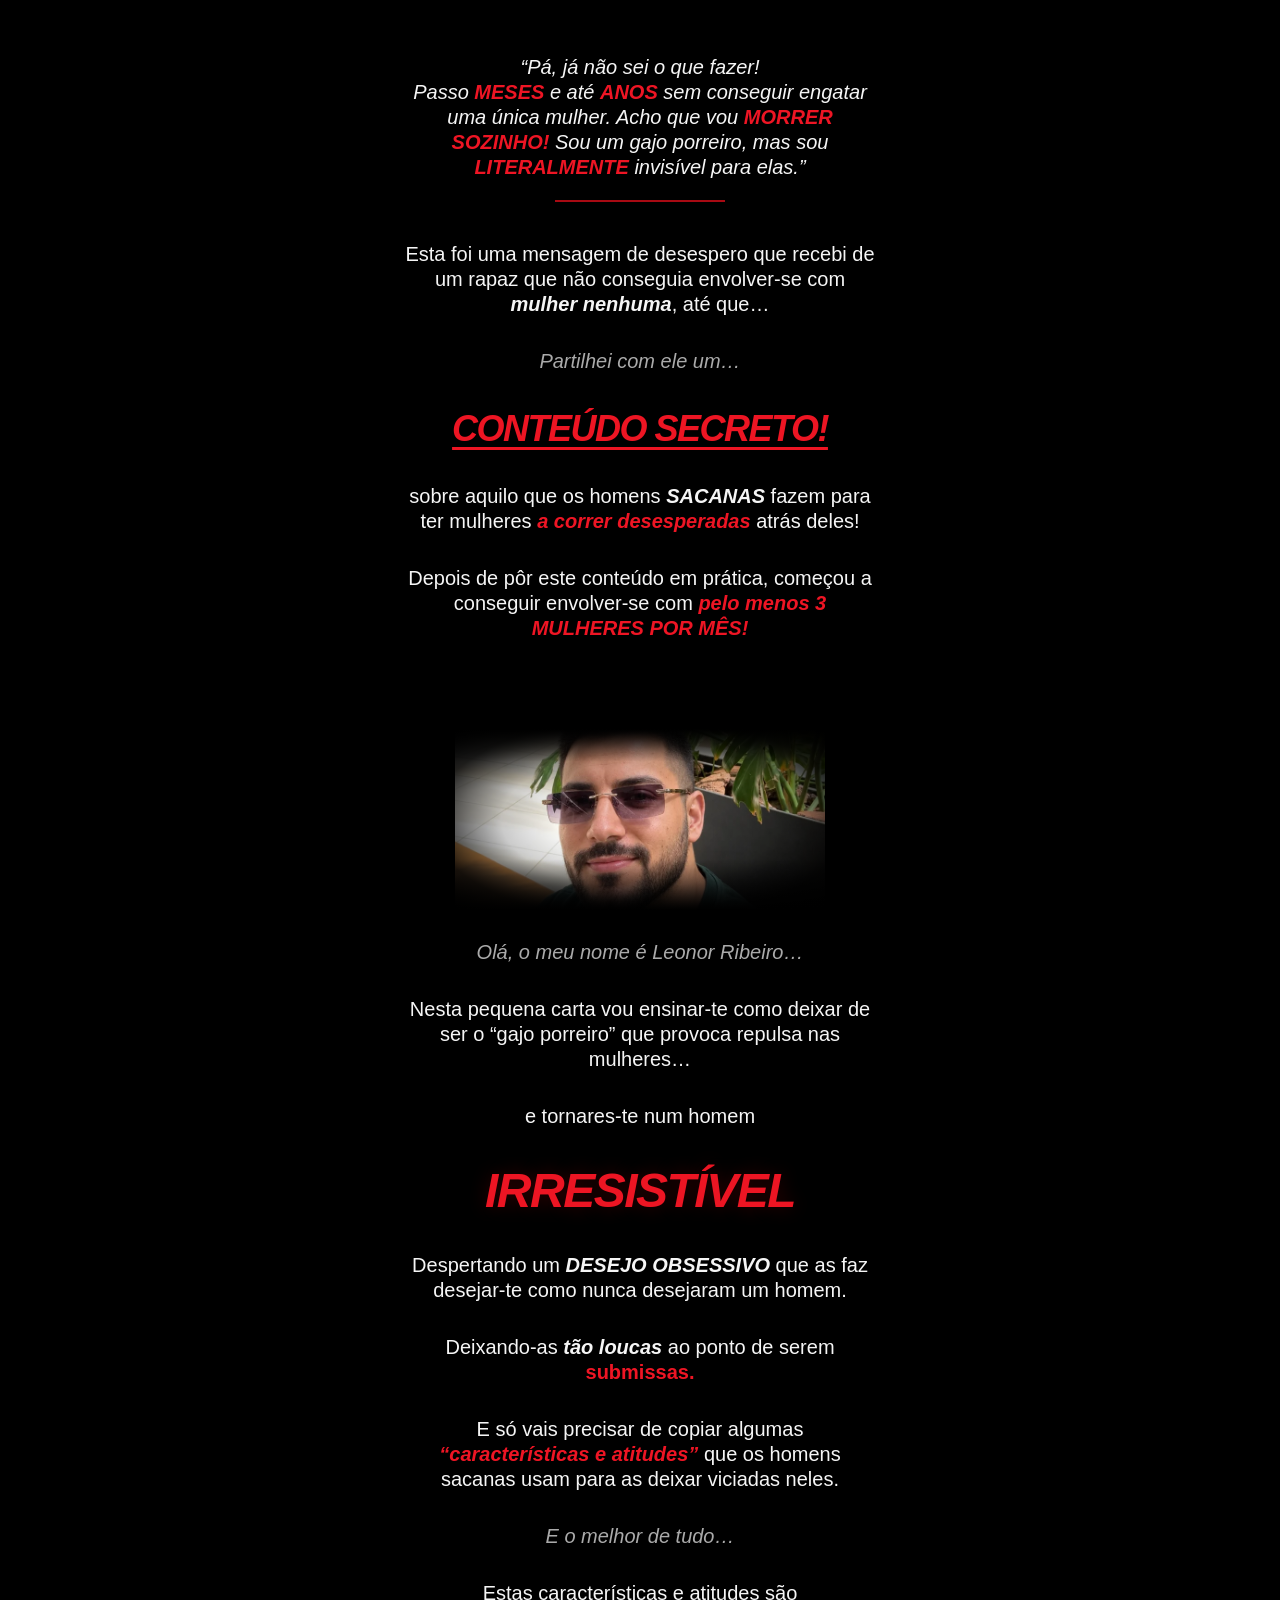
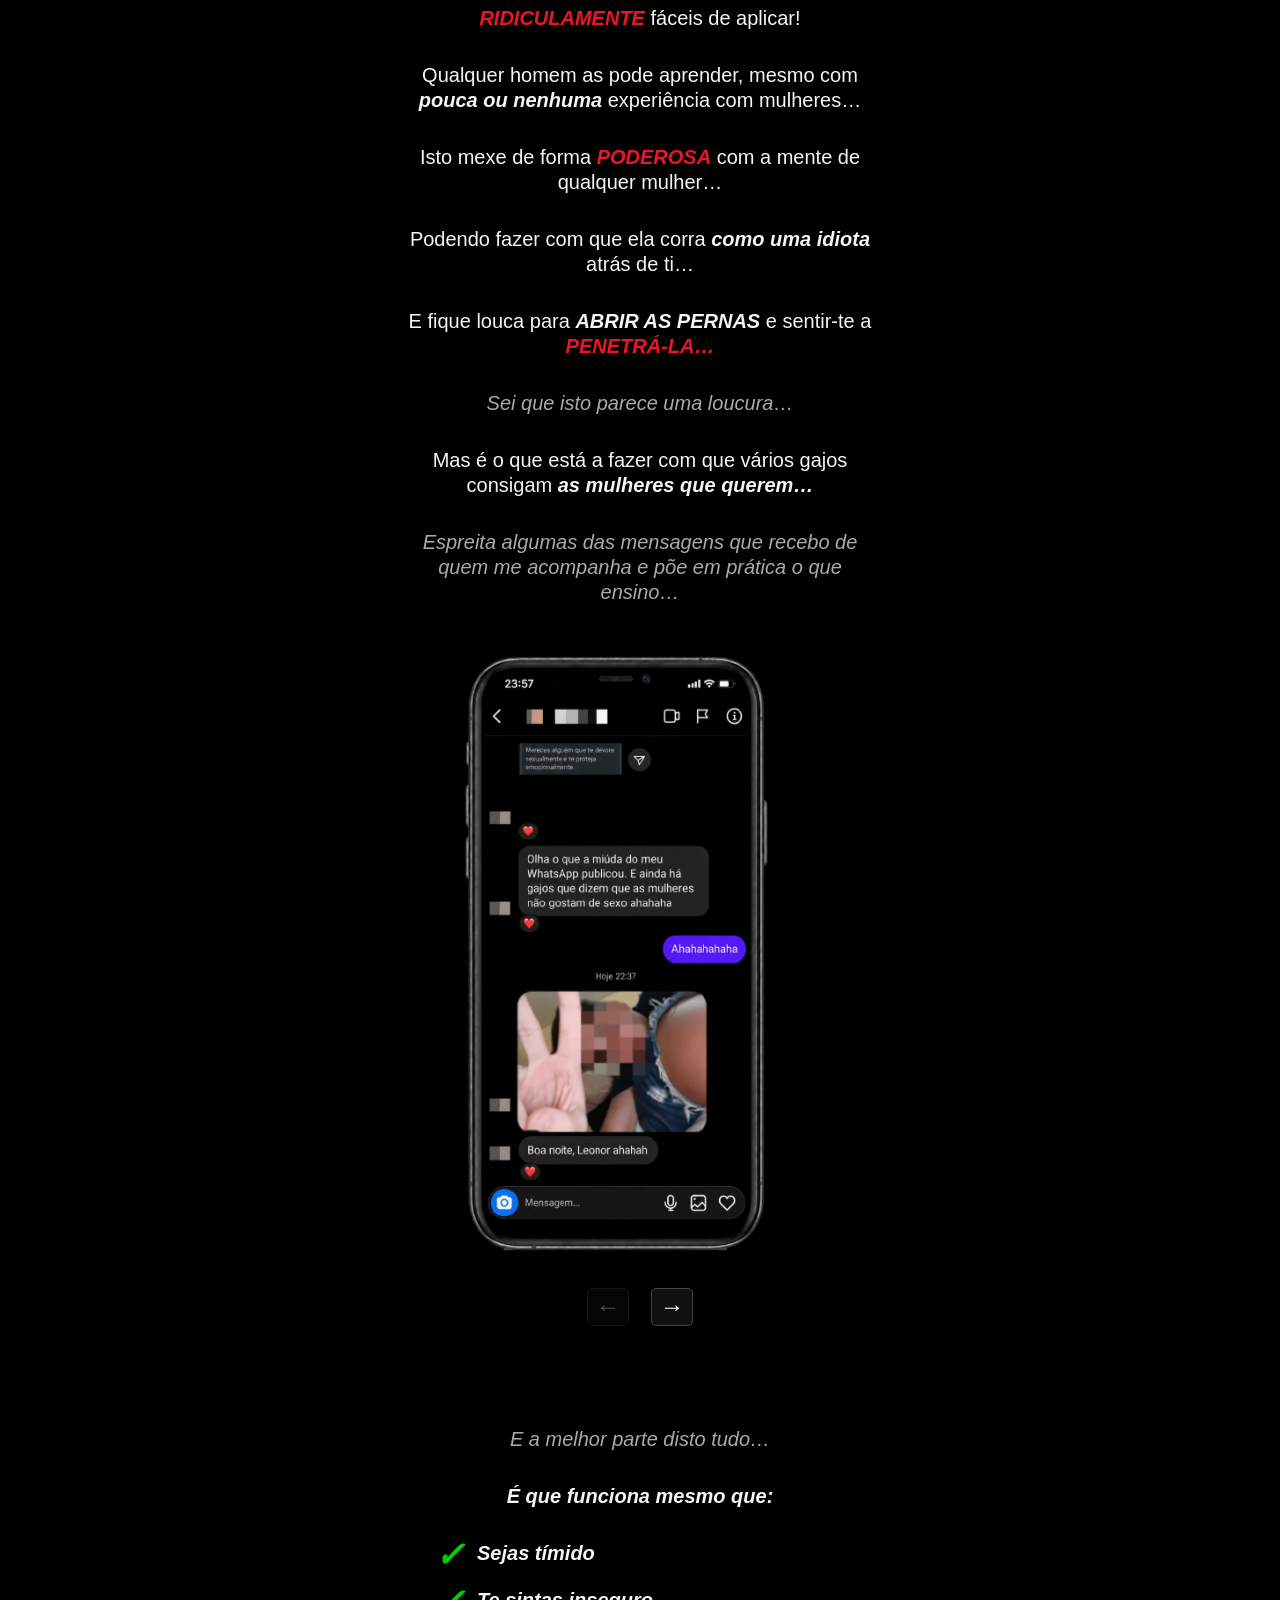
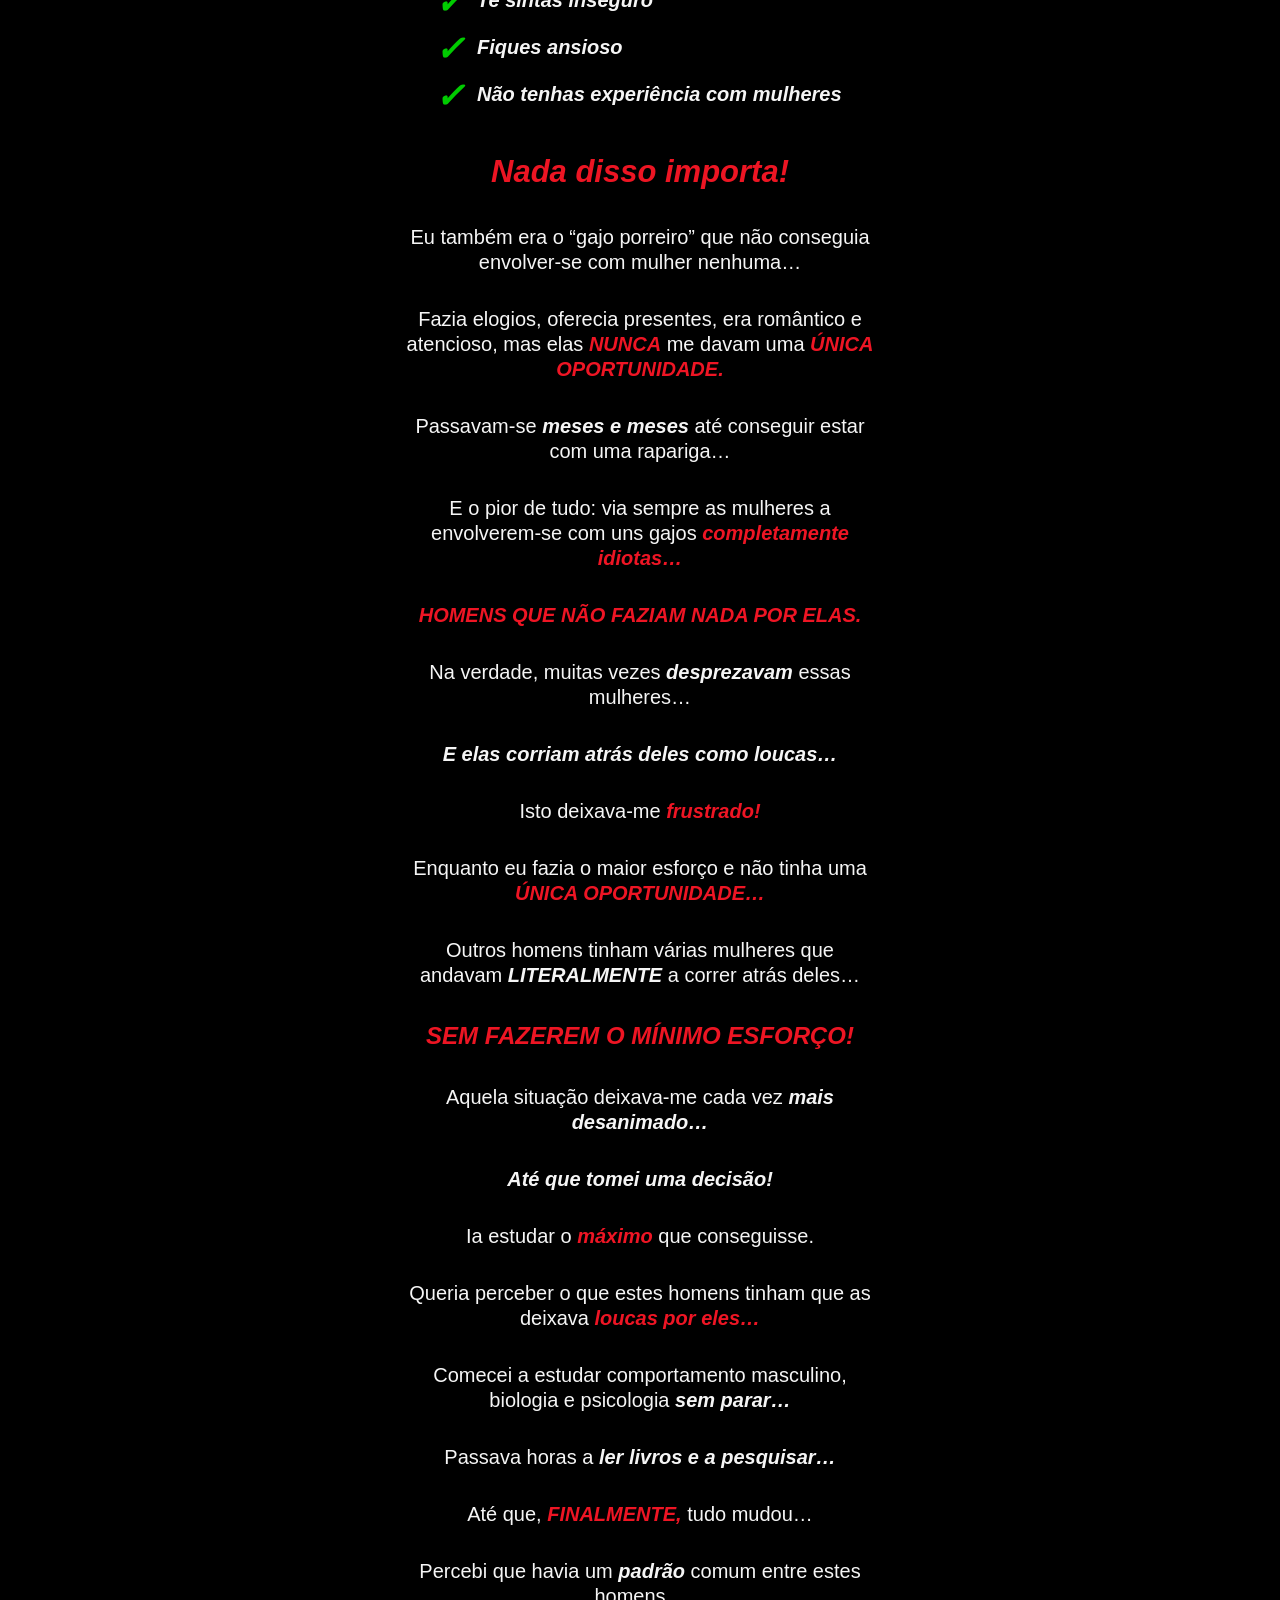
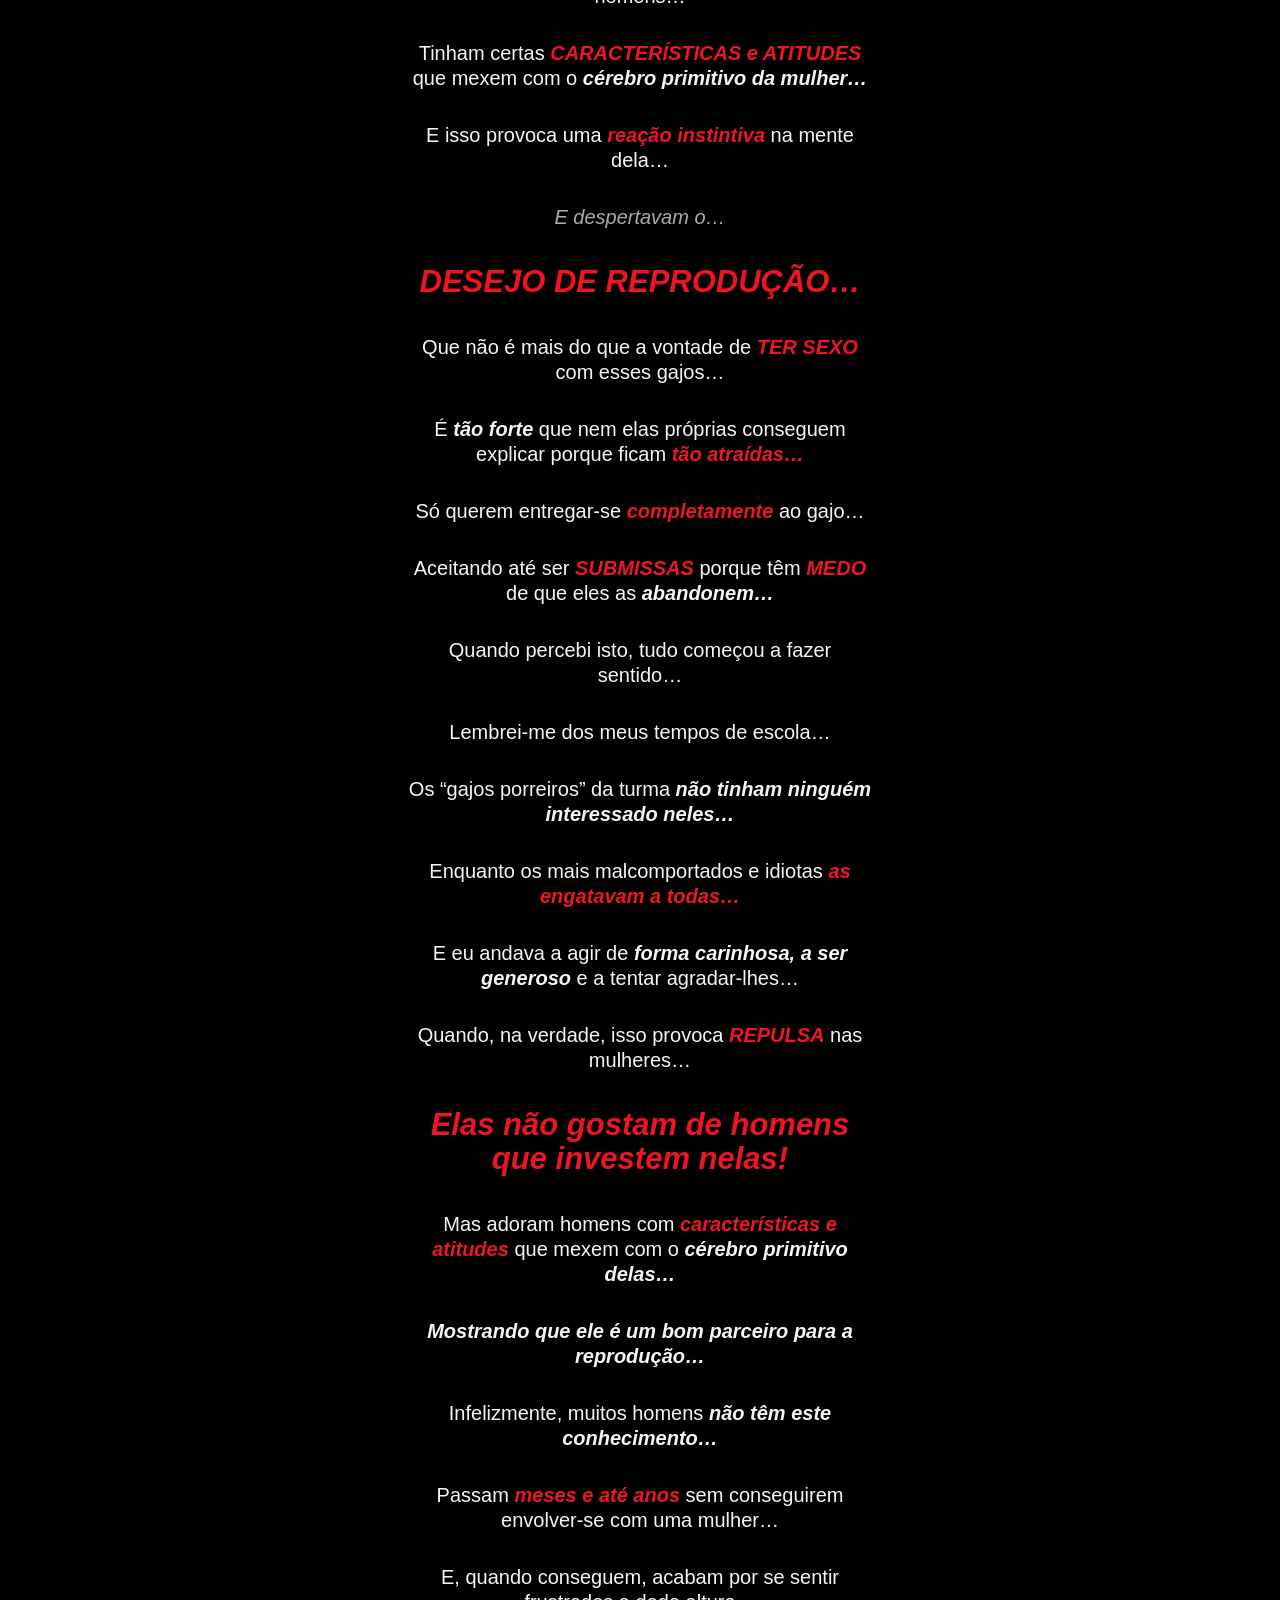
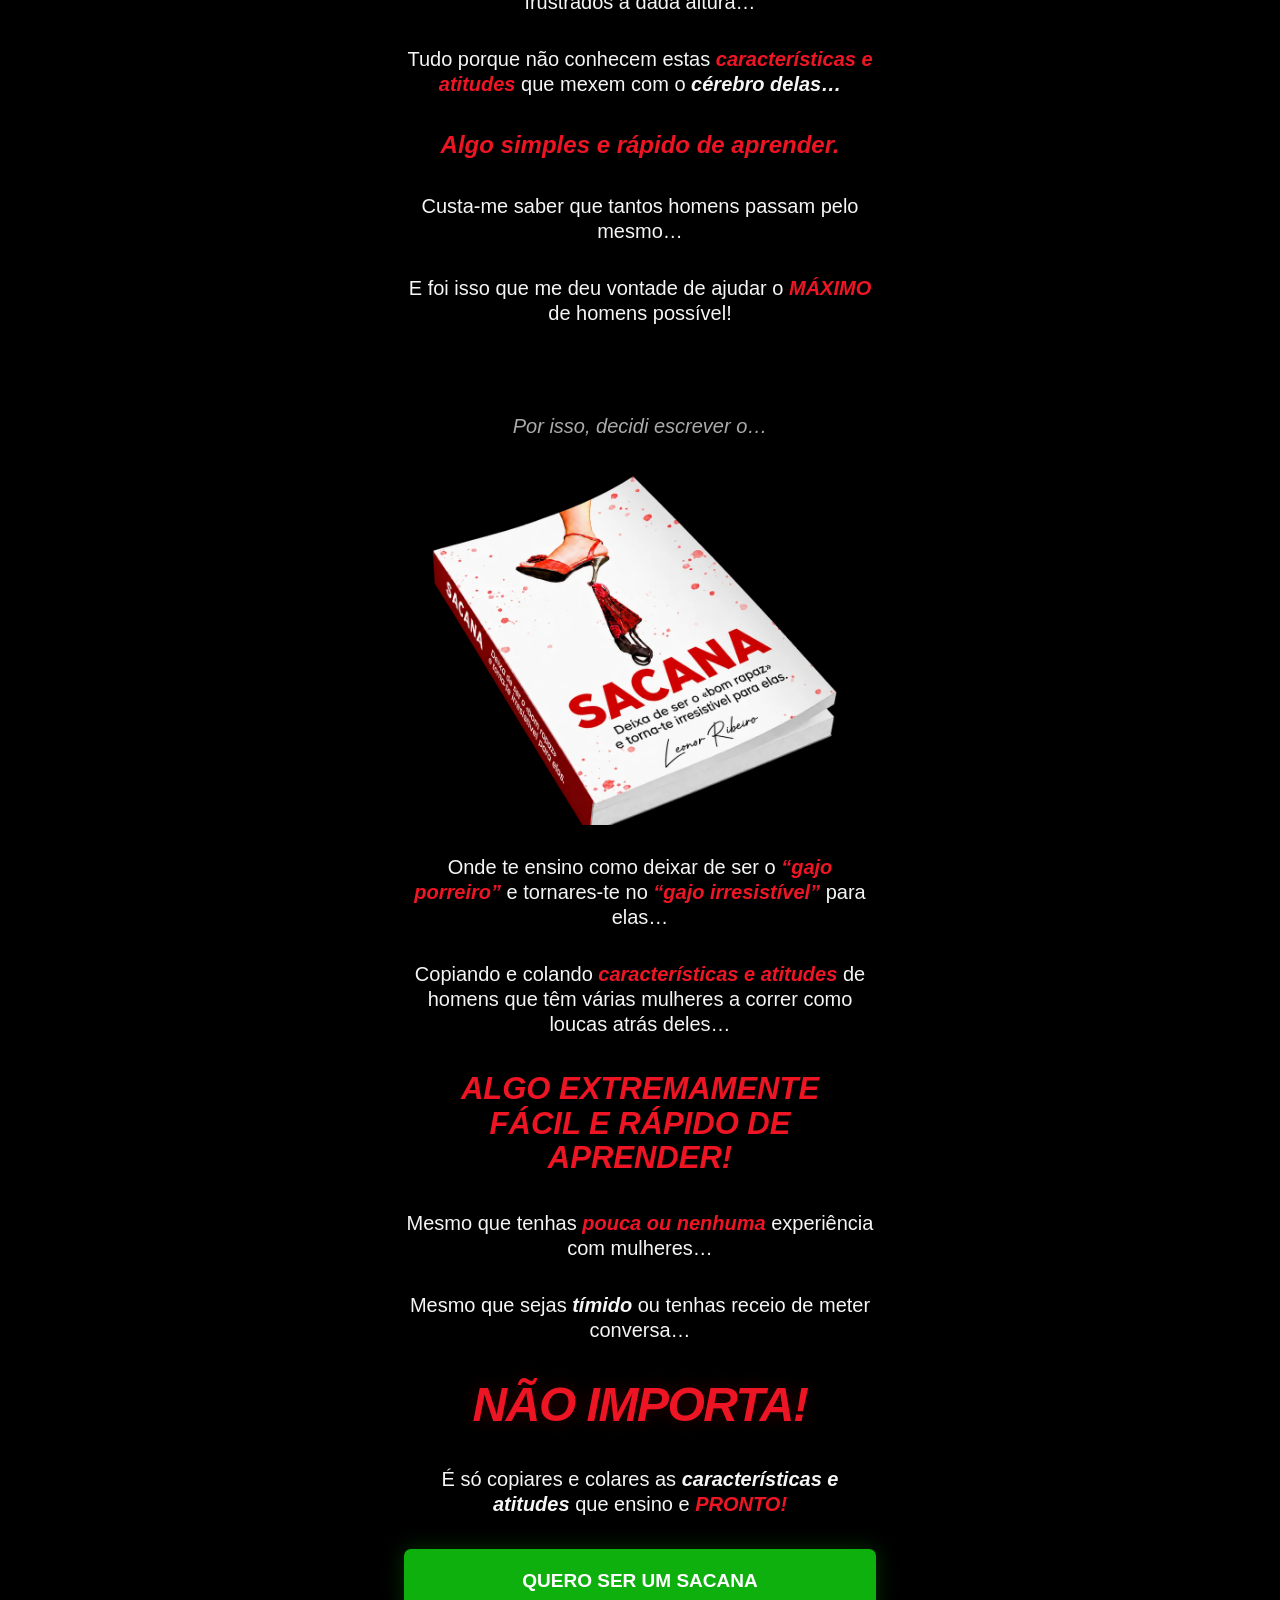
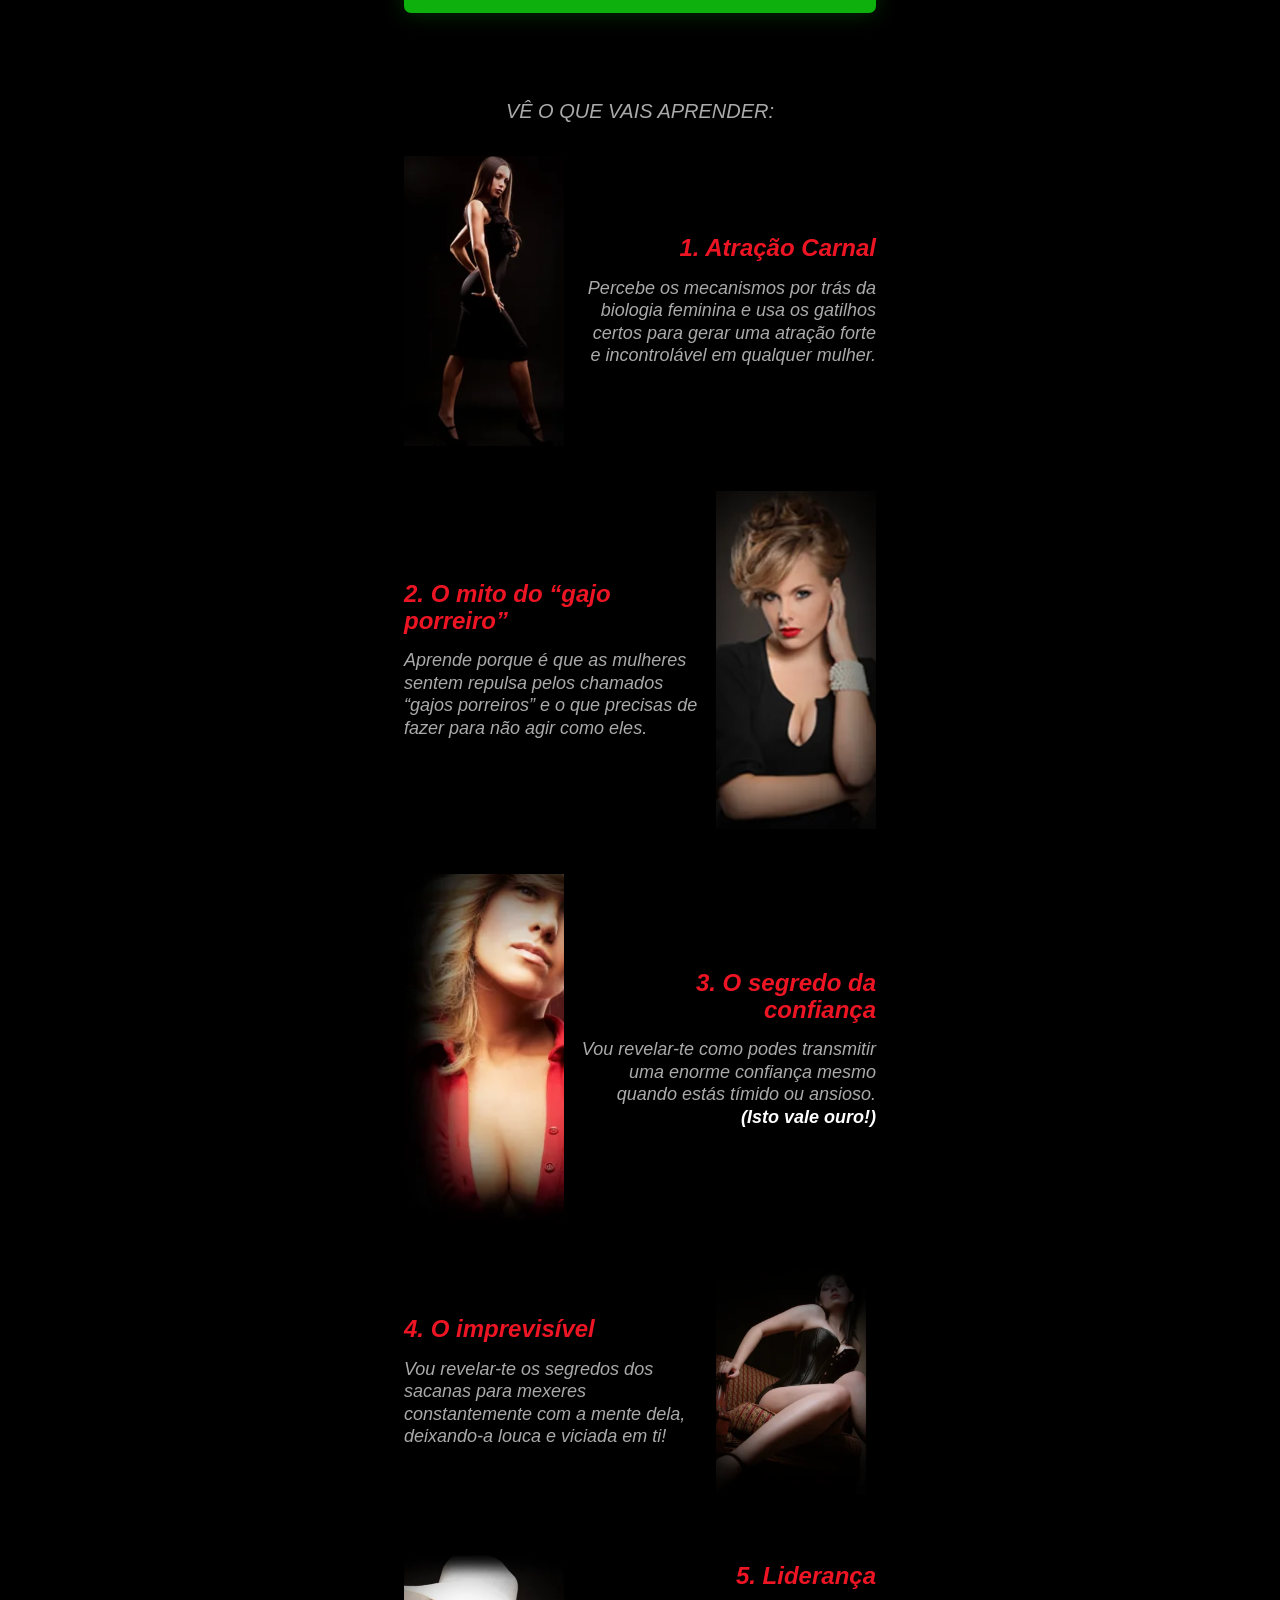
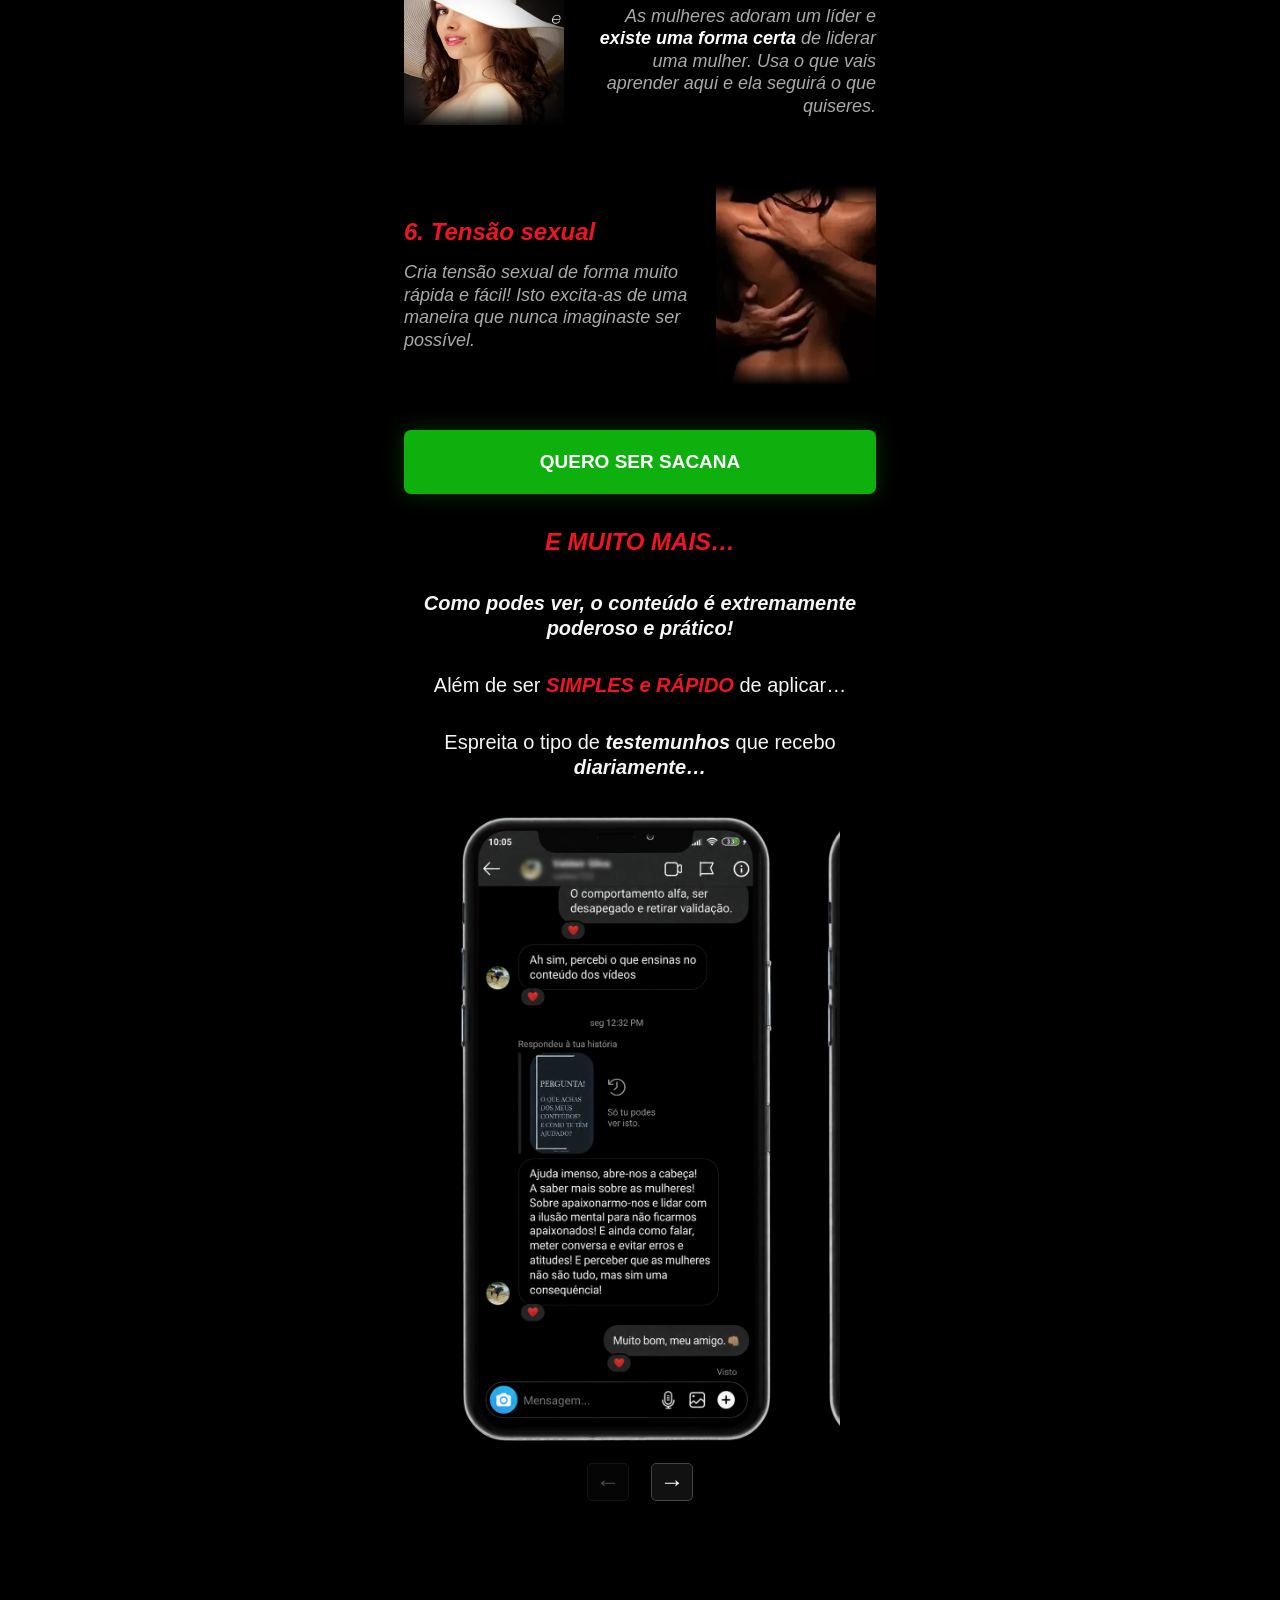
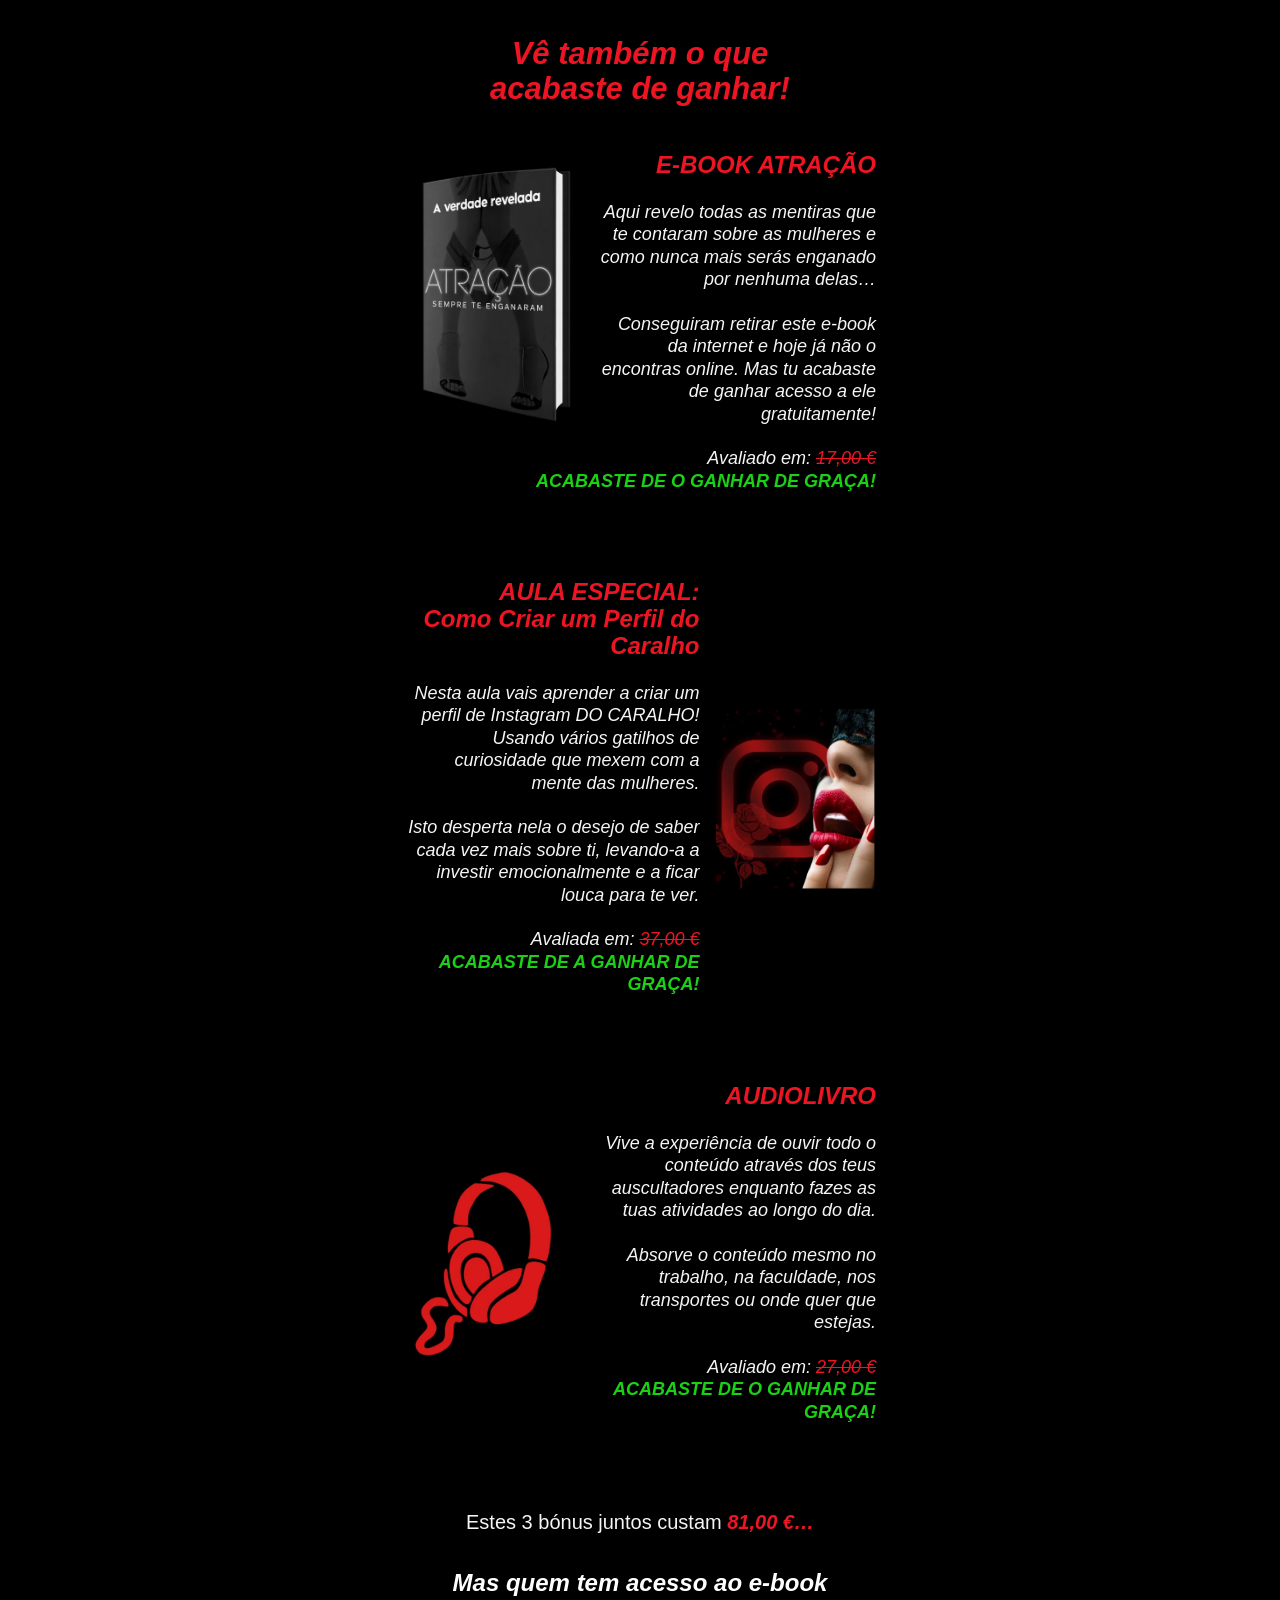
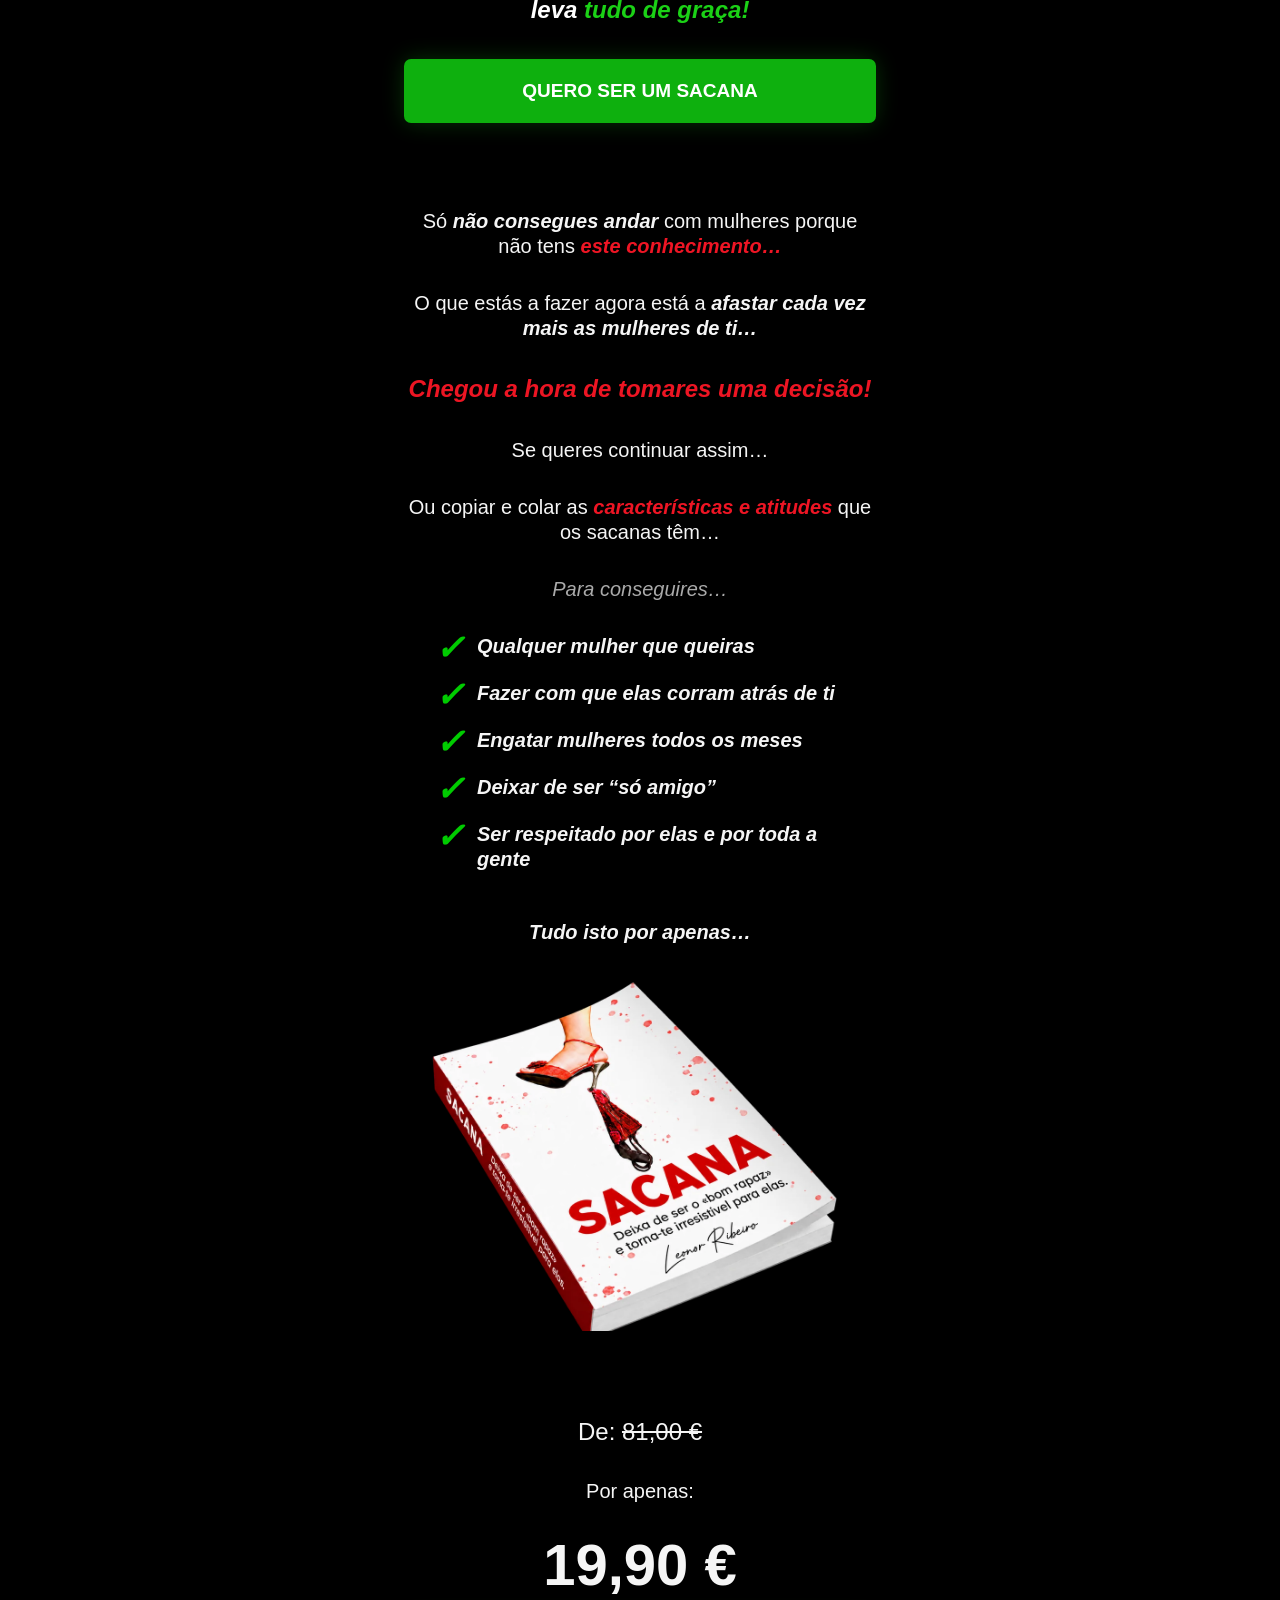
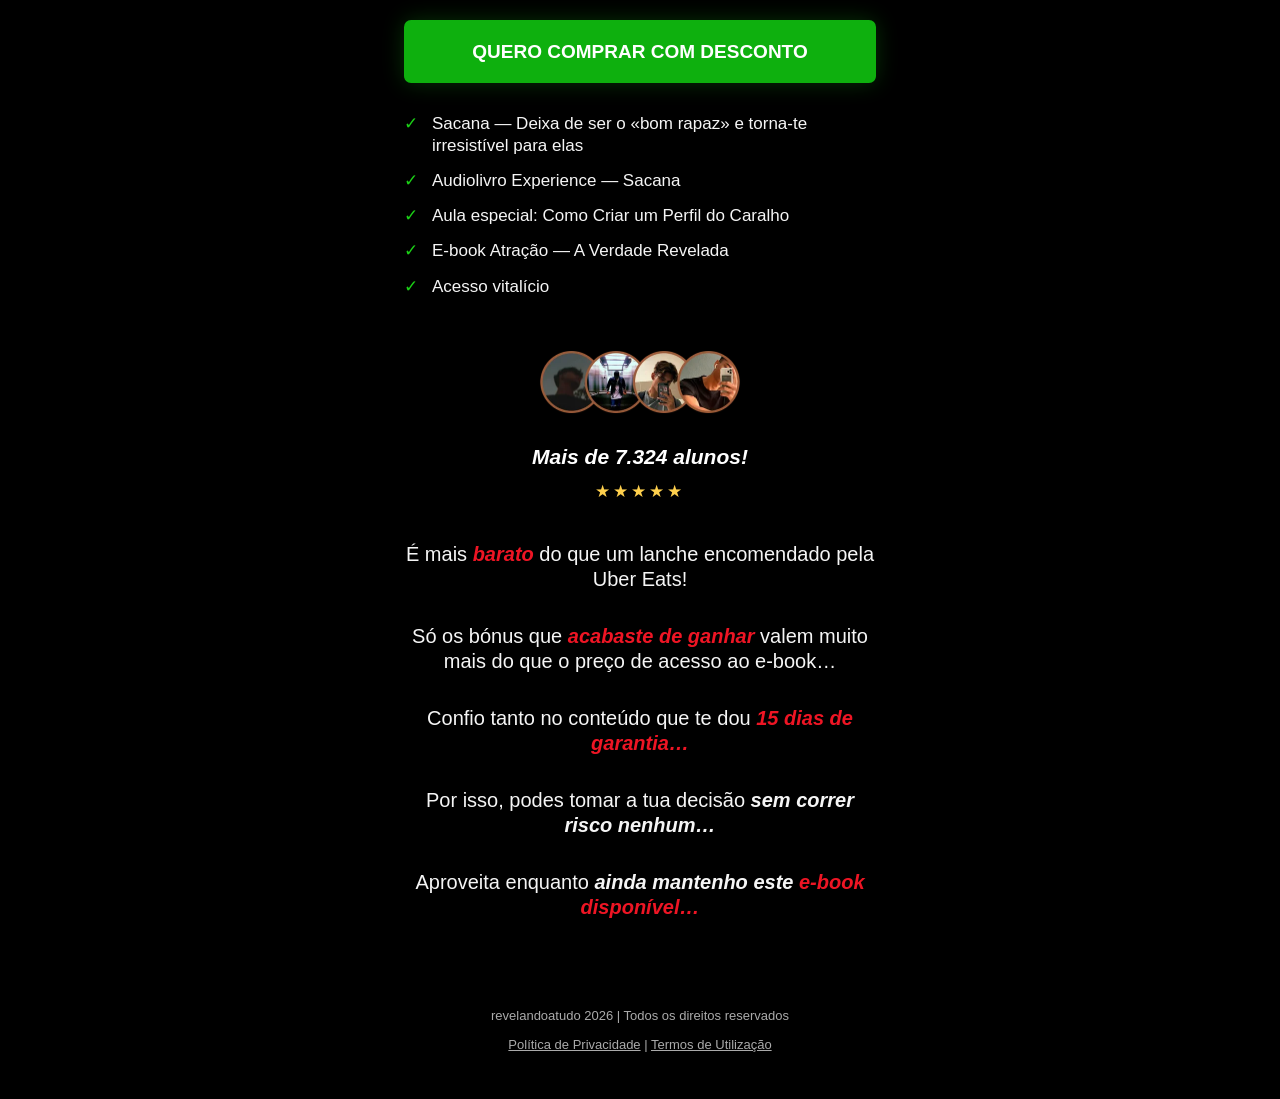
==== commit ca1574cb: "Optimize Sacana mobile loading, image delivery and nonblocking assets" ====
--- a/index.html
+++ b/index.html
@@ -1,11 +1,21 @@
 <!doctype html>
-<html lang="pt-PT"><head><meta charset="utf-8"><meta name="viewport" content="width=device-width, initial-scale=1"><title>Sacana — revelandoatudo</title><meta name="description" content="Descobre o e-book Sacana: confiança, atitude e atração. Inclui audiolivro, aula sobre Instagram e o e-book Atração."><link rel="stylesheet" href="sacana/style.css"></head><body><main>
+<html lang="pt-PT"><head><meta charset="utf-8"><meta name="viewport" content="width=device-width, initial-scale=1"><title>Sacana — revelandoatudo</title><meta name="description" content="Descobre o e-book Sacana: confiança, atitude e atração. Inclui audiolivro, aula sobre Instagram e o e-book Atração.">
+<style>*{box-sizing:border-box}html{scroll-behavior:smooth;background:#000}body{margin:0;background:#000;color:#f5f5f5;font-family:Arial,Helvetica,sans-serif;font-size:20px;line-height:1.25;text-align:center}main{width:min(100%,520px);margin:auto;padding:24px 24px 0}section{padding:20px 0 36px}p{margin:0 0 32px}h1,h2,h3{color:#ed1523;font-style:italic;line-height:1.12;margin:35px 0;font-weight:800}h1{font-size:36px;text-decoration:underline;text-underline-offset:6px;white-space:nowrap;letter-spacing:-1.5px}h2{font-size:31px}h3{font-size:24px}strong{font-weight:750}em{font-style:italic}.red{color:#ee1524}.muted{color:#aaa;font-style:italic}.big{font-size:48px;letter-spacing:-1.5px;text-shadow:0 0 18px #b000004d}.rule{width:170px;height:2px;background:#a80a13;margin:-12px auto 40px}.intro{font-style:italic}.crop{width:100%;position:relative;overflow:hidden;margin:0 auto 30px}.crop img{position:absolute;width:100%;height:auto;left:0}.portrait{aspect-ratio:840/440;max-width:370px}.portrait img{top:0}.book{aspect-ratio:1024/860}.book img{top:-10%}.bonusbook{aspect-ratio:1/1.55;max-width:175px;float:left;margin:0 20px 15px 0}.bonusbook img{width:550%;top:-22%;left:-23%}.headphones{width:38%;aspect-ratio:1/1.45;float:left;margin-right:20px}.headphones img{width:260%;left:-4%;top:-406%}.checks{list-style:none;padding:0;text-align:left;margin:30px auto 48px;max-width:410px}.checks li{position:relative;padding-left:42px;margin:22px 0;font-style:italic;font-weight:600}.checks li:before{content:'✓';color:#0c0;font-size:35px;position:absolute;left:0;top:-8px}.cta{display:block;background:#0eb00e;color:white;font-weight:800;text-decoration:none;font-size:19px;padding:20px 12px;border-radius:7px;box-shadow:0 0 22px #16c31640;margin:22px 0 30px;line-height:1.25;transition:background .2s,transform .2s}.cta:hover{background:#0b920b;transform:translateY(-2px)}.cta:focus-visible,footer a:focus-visible{outline:3px solid white;outline-offset:5px}.testimonials{display:grid;gap:20px;max-width:400px;margin:0 auto 45px}.testimonials img{display:block;width:100%;height:auto;border-radius:8px}.lesson{display:flex;align-items:center;min-height:200px;gap:16px;margin:30px 0 45px;text-align:right}.lesson:nth-of-type(even){flex-direction:row-reverse;text-align:left}.lesson .visual{flex:0 0 34%;overflow:hidden;position:relative;height:215px}.visual img{position:absolute;width:390%;left:0;height:auto}.lesson p{font-style:italic;color:#aaa;font-size:18px;margin:0}.lesson h3{margin:0 0 15px}.lesson .text{flex:1}.bonus{display:flow-root;margin:45px 0 65px;text-align:right}.bonus p{font-size:18px;font-style:italic;margin-bottom:22px}.bonus h3{margin:0 0 22px}.free{color:#1bd116;font-weight:800}.price{font-size:58px;font-weight:800;margin:8px 0 26px;line-height:1}.old{font-size:24px}.offer{scroll-margin-top:20px}.includes{list-style:none;text-align:left;font-size:17px;padding:0;margin:25px 0 50px}.includes li{margin:14px 0;padding-left:28px;position:relative}.includes li:before{content:'✓';color:#1bd116;position:absolute;left:0}.social{max-width:250px;width:75%;height:auto}.stars{color:#ffd04d;letter-spacing:4px;margin-bottom:55px}footer{font-size:13px;color:#aaa;padding:20px 15px 32px}footer a{color:#aaa}footer p{margin:0 0 13px}@media(min-width:800px){main{width:520px;padding-top:35px}}@media(max-width:390px){body{font-size:18px}main{padding-inline:18px}h1{font-size:29px}h2{font-size:27px}.big{font-size:40px}.lesson{gap:10px}.lesson p{font-size:16px}.lesson h3{font-size:21px}}@media(prefers-reduced-motion:reduce){html{scroll-behavior:auto}.cta{transition:none}}.book img{top:0;transform:translateY(-8%)}.bonusbook{aspect-ratio:360/620}.bonusbook img{width:266.667%;left:-13.889%;top:0;transform:translateY(-10.547%)}.lesson .visual.intimacy{height:auto;aspect-ratio:4/5;align-self:center;mask-image:linear-gradient(to bottom,transparent,#000 9%,#000 90%,transparent)}.lesson .visual.intimacy img{position:static;display:block;width:100%;height:100%;object-fit:cover;object-position:center}.testimonials.conversation-gallery{display:block;max-width:440px;margin:0 auto 45px}.conversation-track{display:flex;gap:16px;overflow-x:auto;scroll-snap-type:x mandatory;scrollbar-width:none;cursor:grab;overscroll-behavior-x:contain;padding:4px 0 8px;align-items:start;touch-action:pan-x pan-y}.conversation-track::-webkit-scrollbar{display:none}.conversation-track:focus-visible{outline:2px solid #fff;outline-offset:4px}.conversation-slide{flex:0 0 88%;margin:0;scroll-snap-align:start;scroll-snap-stop:always;user-select:none;min-width:0}.conversation-slide:last-child{margin-right:12%}.conversation-slide img{display:block;width:100%;height:auto;border-radius:0;-webkit-user-drag:none}.conversation-slide figcaption{font-size:11px;line-height:1.35;color:#888;margin:8px 0 0;font-style:normal}.conversation-controls{display:flex;justify-content:center;align-items:center;gap:22px;margin-top:14px}.conversation-controls button{width:42px;height:38px;border:1px solid #444;border-radius:5px;background:#111;color:#fff;font-size:24px;cursor:pointer}.conversation-controls button:hover:not(:disabled){border-color:#ed1523}.conversation-controls button:disabled{opacity:.3;cursor:default}.conversation-controls button:focus-visible{outline:2px solid white;outline-offset:3px}.conversation-position{font-size:14px;font-variant-numeric:tabular-nums;color:#aaa}.conversation-hint{font-size:12px;color:#888;margin:10px 0 0;font-style:italic}.conversation-track.is-dragging{cursor:grabbing;scroll-snap-type:none}.testimonials.conversation-gallery{max-width:400px}.conversation-slide figcaption,.conversation-position,.conversation-hint{display:none}.student-proof{margin:0 auto 40px}.student-proof .social{max-width:210px;width:65%}.student-proof h3{color:#fff;font-size:21px;margin:22px 0 12px}.student-proof .stars{font-size:17px;letter-spacing:3px;margin:0}.bonus.bonus-illustrated{display:flex;align-items:center;gap:16px}.bonus-illustrated .bonus-copy{flex:1;min-width:0}.bonus-illustrated .bonus-art{display:block;flex:0 0 34%;width:34%;height:auto;object-fit:contain}@media(max-width:390px){.bonus.bonus-illustrated{gap:12px}.bonus-illustrated p{font-size:16px}.bonus-illustrated h3{font-size:21px}}.portrait{aspect-ratio:840/410}.portrait.author-photo{background:#000;isolation:isolate}.portrait.author-photo img{inset:0;width:100%;height:100%;object-fit:cover;object-position:50% 43%}.portrait.author-photo::after{content:"";position:absolute;inset:0;pointer-events:none;background:radial-gradient(ellipse at 50% 50%,transparent 30%,rgba(0,0,0,.2) 53%,rgba(0,0,0,.85) 80%,#000 100%),linear-gradient(to bottom,#000 0%,transparent 18%,transparent 72%,#000 100%)}.book.product-book{width:100%;height:auto;aspect-ratio:auto;overflow:visible;margin:0 auto 30px}.product-book img{display:block;position:static;width:100%;height:auto;transform:none}.bonusbook.adapted-bonus{aspect-ratio:auto;width:40%;max-width:175px}.adapted-bonus img{display:block;position:static;width:100%;height:auto;transform:none}</style>
+<link rel="icon" href="data:,">
+<link rel="preconnect" href="https://cdn.utmify.com.br" crossorigin>
+<link rel="preconnect" href="https://tracking.utmify.com.br" crossorigin>
+<link rel="dns-prefetch" href="https://connect.facebook.net">
+<link rel="dns-prefetch" href="https://www.facebook.com">
+<link rel="preload" as="script" href="https://cdn.utmify.com.br/scripts/pixel/pixel.js">
+<script src="sacana/tracking-perf-v1.js" async></script>
+<script src="https://cdn.utmify.com.br/scripts/utms/latest.js" data-utmify-prevent-subids async defer></script>
+</head><body><main>
 <section><p class="intro">“Pá, já não sei o que fazer!<br>Passo <strong class="red">MESES</strong> e até <strong class="red">ANOS</strong> sem conseguir engatar uma única mulher. Acho que vou <strong class="red">MORRER SOZINHO!</strong> Sou um gajo porreiro, mas sou <strong class="red">LITERALMENTE</strong> invisível para elas.”</p><div class="rule"></div><p>Esta foi uma mensagem de desespero que recebi de um rapaz que não conseguia envolver-se com <strong><em>mulher nenhuma</em></strong>, até que…</p><p class="muted">Partilhei com ele um…</p><h1>CONTEÚDO SECRETO!</h1><p>sobre aquilo que os homens <strong><em>SACANAS</em></strong> fazem para ter mulheres <strong class="red"><em>a correr desesperadas</em></strong> atrás deles!</p><p>Depois de pôr este conteúdo em prática, começou a conseguir envolver-se com <strong class="red"><em>pelo menos 3 MULHERES POR MÊS!</em></strong></p></section>
-<section><div class="crop portrait author-photo"><img src="sacana/assets/autor-leonor-ribeiro.png" alt="Leonor Ribeiro"></div><p class="muted">Olá, o meu nome é Leonor Ribeiro…</p><p>Nesta pequena carta vou ensinar-te como deixar de ser o “gajo porreiro” que provoca repulsa nas mulheres…</p><p>e tornares-te num homem</p><h2 class="big" id="promessas">IRRESISTÍVEL</h2><p>Despertando um <strong><em>DESEJO OBSESSIVO</em></strong> que as faz desejar-te como nunca desejaram um homem.</p><p>Deixando-as <strong><em>tão loucas</em></strong> ao ponto de serem <strong class="red">submissas.</strong></p><p>E só vais precisar de copiar algumas <strong class="red"><em>“características e atitudes”</em></strong> que os homens sacanas usam para as deixar viciadas neles.</p><p class="muted">E o melhor de tudo…</p><p>Estas características e atitudes são <strong class="red"><em>RIDICULAMENTE</em></strong> fáceis de aplicar!</p><p>Qualquer homem as pode aprender, mesmo com <strong><em>pouca ou nenhuma</em></strong> experiência com mulheres…</p><p>Isto mexe de forma <strong class="red"><em>PODEROSA</em></strong> com a mente de qualquer mulher…</p><p>Podendo fazer com que ela corra <strong><em>como uma idiota</em></strong> atrás de ti…</p><p>E fique louca para <strong><em>ABRIR AS PERNAS</em></strong> e sentir-te a <strong class="red"><em>PENETRÁ-LA…</em></strong></p><p class="muted">Sei que isto parece uma loucura…</p><p>Mas é o que está a fazer com que vários gajos consigam <strong><em>as mulheres que querem…</em></strong></p><p class="muted">Espreita algumas das mensagens que recebo de quem me acompanha e põe em prática o que ensino…</p><div class="testimonials" id="depoimentos"></div></section>
+<section><div class="crop portrait author-photo"><img src="sacana/assets/perf-v1/autor-leonor-ribeiro.webp" alt="Leonor Ribeiro" width="800" height="1000" loading="lazy" decoding="async" fetchpriority="low"></div><p class="muted">Olá, o meu nome é Leonor Ribeiro…</p><p>Nesta pequena carta vou ensinar-te como deixar de ser o “gajo porreiro” que provoca repulsa nas mulheres…</p><p>e tornares-te num homem</p><h2 class="big" id="promessas">IRRESISTÍVEL</h2><p>Despertando um <strong><em>DESEJO OBSESSIVO</em></strong> que as faz desejar-te como nunca desejaram um homem.</p><p>Deixando-as <strong><em>tão loucas</em></strong> ao ponto de serem <strong class="red">submissas.</strong></p><p>E só vais precisar de copiar algumas <strong class="red"><em>“características e atitudes”</em></strong> que os homens sacanas usam para as deixar viciadas neles.</p><p class="muted">E o melhor de tudo…</p><p>Estas características e atitudes são <strong class="red"><em>RIDICULAMENTE</em></strong> fáceis de aplicar!</p><p>Qualquer homem as pode aprender, mesmo com <strong><em>pouca ou nenhuma</em></strong> experiência com mulheres…</p><p>Isto mexe de forma <strong class="red"><em>PODEROSA</em></strong> com a mente de qualquer mulher…</p><p>Podendo fazer com que ela corra <strong><em>como uma idiota</em></strong> atrás de ti…</p><p>E fique louca para <strong><em>ABRIR AS PERNAS</em></strong> e sentir-te a <strong class="red"><em>PENETRÁ-LA…</em></strong></p><p class="muted">Sei que isto parece uma loucura…</p><p>Mas é o que está a fazer com que vários gajos consigam <strong><em>as mulheres que querem…</em></strong></p><p class="muted">Espreita algumas das mensagens que recebo de quem me acompanha e põe em prática o que ensino…</p><div class="testimonials" id="depoimentos"></div></section>
 <section><p class="muted">E a melhor parte disto tudo…</p><p><strong><em>É que funciona mesmo que:</em></strong></p><ul class="checks"><li>Sejas tímido</li><li>Te sintas inseguro</li><li>Fiques ansioso</li><li>Não tenhas experiência com mulheres</li></ul><h2>Nada disso importa!</h2><p>Eu também era o “gajo porreiro” que não conseguia envolver-se com mulher nenhuma…</p><p>Fazia elogios, oferecia presentes, era romântico e atencioso, mas elas <strong class="red"><em>NUNCA</em></strong> me davam uma <strong class="red"><em>ÚNICA OPORTUNIDADE.</em></strong></p><p>Passavam-se <strong><em>meses e meses</em></strong> até conseguir estar com uma rapariga…</p><p>E o pior de tudo: via sempre as mulheres a envolverem-se com uns gajos <strong class="red"><em>completamente idiotas…</em></strong></p><p><strong class="red"><em>HOMENS QUE NÃO FAZIAM NADA POR ELAS.</em></strong></p><p>Na verdade, muitas vezes <strong><em>desprezavam</em></strong> essas mulheres…</p><p><strong><em>E elas corriam atrás deles como loucas…</em></strong></p><p>Isto deixava-me <strong class="red"><em>frustrado!</em></strong></p><p>Enquanto eu fazia o maior esforço e não tinha uma <strong class="red"><em>ÚNICA OPORTUNIDADE…</em></strong></p><p>Outros homens tinham várias mulheres que andavam <strong><em>LITERALMENTE</em></strong> a correr atrás deles…</p><h3>SEM FAZEREM O MÍNIMO ESFORÇO!</h3><p>Aquela situação deixava-me cada vez <strong><em>mais desanimado…</em></strong></p><p><strong><em>Até que tomei uma decisão!</em></strong></p><p>Ia estudar o <strong class="red"><em>máximo</em></strong> que conseguisse.</p><p>Queria perceber o que estes homens tinham que as deixava <strong class="red"><em>loucas por eles…</em></strong></p><p>Comecei a estudar comportamento masculino, biologia e psicologia <strong><em>sem parar…</em></strong></p><p>Passava horas a <strong><em>ler livros e a pesquisar…</em></strong></p><p>Até que, <strong class="red"><em>FINALMENTE,</em></strong> tudo mudou…</p><p>Percebi que havia um <strong><em>padrão</em></strong> comum entre estes homens…</p><p>Tinham certas <strong class="red"><em>CARACTERÍSTICAS e ATITUDES</em></strong> que mexem com o <strong><em>cérebro primitivo da mulher…</em></strong></p><p>E isso provoca uma <strong class="red"><em>reação instintiva</em></strong> na mente dela…</p><p class="muted">E despertavam o…</p><h2>DESEJO DE REPRODUÇÃO…</h2><p>Que não é mais do que a vontade de <strong class="red"><em>TER SEXO</em></strong> com esses gajos…</p><p>É <strong><em>tão forte</em></strong> que nem elas próprias conseguem explicar porque ficam <strong class="red"><em>tão atraídas…</em></strong></p><p>Só querem entregar-se <strong class="red"><em>completamente</em></strong> ao gajo…</p><p>Aceitando até ser <strong class="red"><em>SUBMISSAS</em></strong> porque têm <strong class="red"><em>MEDO</em></strong> de que eles as <strong><em>abandonem…</em></strong></p><p>Quando percebi isto, tudo começou a fazer sentido…</p><p>Lembrei-me dos meus tempos de escola…</p><p>Os “gajos porreiros” da turma <strong><em>não tinham ninguém interessado neles…</em></strong></p><p>Enquanto os mais malcomportados e idiotas <strong class="red"><em>as engatavam a todas…</em></strong></p><p>E eu andava a agir de <strong><em>forma carinhosa, a ser generoso</em></strong> e a tentar agradar-lhes…</p><p>Quando, na verdade, isso provoca <strong class="red"><em>REPULSA</em></strong> nas mulheres…</p><h2>Elas não gostam de homens que investem nelas!</h2><p>Mas adoram homens com <strong class="red"><em>características e atitudes</em></strong> que mexem com o <strong><em>cérebro primitivo delas…</em></strong></p><p><strong><em>Mostrando que ele é um bom parceiro para a reprodução…</em></strong></p><p>Infelizmente, muitos homens <strong><em>não têm este conhecimento…</em></strong></p><p>Passam <strong class="red"><em>meses e até anos</em></strong> sem conseguirem envolver-se com uma mulher…</p><p>E, quando conseguem, acabam por se sentir frustrados a dada altura…</p><p>Tudo porque não conhecem estas <strong class="red"><em>características e atitudes</em></strong> que mexem com o <strong><em>cérebro delas…</em></strong></p><h3>Algo simples e rápido de aprender.</h3><p>Custa-me saber que tantos homens passam pelo mesmo…</p><p>E foi isso que me deu vontade de ajudar o <strong class="red"><em>MÁXIMO</em></strong> de homens possível!</p></section>
-<section><p class="muted">Por isso, decidi escrever o…</p><div class="book product-book"><img src="sacana/assets/sacana-pt-livro.png" alt="Capa do e-book Sacana"></div><p>Onde te ensino como deixar de ser o <strong class="red"><em>“gajo porreiro”</em></strong> e tornares-te no <strong class="red"><em>“gajo irresistível”</em></strong> para elas…</p><p>Copiando e colando <strong class="red"><em>características e atitudes</em></strong> de homens que têm várias mulheres a correr como loucas atrás deles…</p><h2>ALGO EXTREMAMENTE<br>FÁCIL E RÁPIDO DE APRENDER!</h2><p>Mesmo que tenhas <strong class="red"><em>pouca ou nenhuma</em></strong> experiência com mulheres…</p><p>Mesmo que sejas <strong><em>tímido</em></strong> ou tenhas receio de meter conversa…</p><h2 class="big">NÃO IMPORTA!</h2><p>É só copiares e colares as <strong><em>características e atitudes</em></strong> que ensino e <strong class="red"><em>PRONTO!</em></strong></p><a class="cta" href="#oferta">QUERO SER UM SACANA</a></section>
+<section><p class="muted">Por isso, decidi escrever o…</p><div class="book product-book"><img src="sacana/assets/perf-v1/sacana-pt-livro.webp" alt="Capa do e-book Sacana" width="1040" height="780" loading="lazy" decoding="async" fetchpriority="low"></div><p>Onde te ensino como deixar de ser o <strong class="red"><em>“gajo porreiro”</em></strong> e tornares-te no <strong class="red"><em>“gajo irresistível”</em></strong> para elas…</p><p>Copiando e colando <strong class="red"><em>características e atitudes</em></strong> de homens que têm várias mulheres a correr como loucas atrás deles…</p><h2>ALGO EXTREMAMENTE<br>FÁCIL E RÁPIDO DE APRENDER!</h2><p>Mesmo que tenhas <strong class="red"><em>pouca ou nenhuma</em></strong> experiência com mulheres…</p><p>Mesmo que sejas <strong><em>tímido</em></strong> ou tenhas receio de meter conversa…</p><h2 class="big">NÃO IMPORTA!</h2><p>É só copiares e colares as <strong><em>características e atitudes</em></strong> que ensino e <strong class="red"><em>PRONTO!</em></strong></p><a class="cta" href="#oferta">QUERO SER UM SACANA</a></section>
 <section id="conteudos"><p class="muted">VÊ O QUE VAIS APRENDER:</p><div id="lessons"></div><a class="cta" href="#oferta">QUERO SER SACANA</a><h3>E MUITO MAIS…</h3><p><strong><em>Como podes ver, o conteúdo é extremamente poderoso e prático!</em></strong></p><p>Além de ser <strong class="red"><em>SIMPLES e RÁPIDO</em></strong> de aplicar…</p><p>Espreita o tipo de <strong><em>testemunhos</em></strong> que recebo <strong><em>diariamente…</em></strong></p><div class="testimonials" id="depoimentos2"></div></section>
-<section><h2>Vê também o que<br>acabaste de ganhar!</h2><div class="bonus"><div class="bonusbook adapted-bonus"><img src="sacana/assets/atracao-pt-bonus.png" alt="E-book Atração — A verdade revelada. Sempre te enganaram."></div><h3>E-BOOK ATRAÇÃO</h3><p>Aqui revelo todas as mentiras que te contaram sobre as mulheres e como nunca mais serás enganado por nenhuma delas…</p><p>Conseguiram retirar este e-book da internet e hoje já não o encontras online. Mas tu acabaste de ganhar acesso a ele gratuitamente!</p><p>Avaliado em: <s class="red">17,00 €</s><br><span class="free">ACABASTE DE O GANHAR DE GRAÇA!</span></p></div><div class="bonus bonus-illustrated bonus-aula"><div class="bonus-copy"><h3>AULA ESPECIAL:<br>Como Criar um Perfil do Caralho</h3><p>Nesta aula vais aprender a criar um perfil de Instagram DO CARALHO! Usando vários gatilhos de curiosidade que mexem com a mente das mulheres.</p><p>Isto desperta nela o desejo de saber cada vez mais sobre ti, levando-a a investir emocionalmente e a ficar louca para te ver.</p><p>Avaliada em: <s class="red">37,00 €</s><br><span class="free">ACABASTE DE A GANHAR DE GRAÇA!</span></p></div><img class="bonus-art" src="sacana/assets/aula-especial-instagram.png" alt="Instagram e mulher de máscara" loading="lazy"></div><div class="bonus bonus-illustrated bonus-audio"><img class="bonus-art" src="sacana/assets/audiolivro-auscultadores.png" alt="Auscultadores vermelhos" loading="lazy"><div class="bonus-copy"><h3>AUDIOLIVRO</h3><p>Vive a experiência de ouvir todo o conteúdo através dos teus auscultadores enquanto fazes as tuas atividades ao longo do dia.</p><p>Absorve o conteúdo mesmo no trabalho, na faculdade, nos transportes ou onde quer que estejas.</p><p>Avaliado em: <s class="red">27,00 €</s><br><span class="free">ACABASTE DE O GANHAR DE GRAÇA!</span></p></div></div><p>Estes 3 bónus juntos custam <strong class="red"><em>81,00 €…</em></strong></p><h3 style="color:#fff">Mas quem tem acesso ao e-book<br>leva <span class="free">tudo de graça!</span></h3><a class="cta" href="#oferta">QUERO SER UM SACANA</a></section>
-<section><p>Só <strong><em>não consegues andar</em></strong> com mulheres porque não tens <strong class="red"><em>este conhecimento…</em></strong></p><p>O que estás a fazer agora está a <strong><em>afastar cada vez mais as mulheres de ti…</em></strong></p><h3>Chegou a hora de tomares uma decisão!</h3><p>Se queres continuar assim…</p><p>Ou copiar e colar as <strong class="red"><em>características e atitudes</em></strong> que os sacanas têm…</p><p class="muted">Para conseguires…</p><ul class="checks"><li>Qualquer mulher que queiras</li><li>Fazer com que elas corram atrás de ti</li><li>Engatar mulheres todos os meses</li><li>Deixar de ser “só amigo”</li><li>Ser respeitado por elas e por toda a gente</li></ul><p><strong><em>Tudo isto por apenas…</em></strong></p><div class="book product-book"><img src="sacana/assets/sacana-pt-livro.png" alt="E-book Sacana incluído na oferta" loading="lazy"></div></section>
-<section class="offer" id="oferta"><p class="old">De: <s>81,00 €</s></p><p>Por apenas:</p><p class="price">19,90 €</p><a class="cta" href="https://pay.hotmart.com/X94893691N?checkoutMode=10" rel="noopener">QUERO COMPRAR COM DESCONTO</a><ul class="includes"><li>Sacana — Deixa de ser o «bom rapaz» e torna-te irresistível para elas</li><li>Audiolivro Experience — Sacana</li><li>Aula especial: Como Criar um Perfil do Caralho</li><li>E-book Atração — A Verdade Revelada</li><li>Acesso vitalício</li></ul><div class="student-proof"><img class="social" src="sacana/assets/depoimentos-circulos.webp" alt="Fotografias de alunos" loading="lazy"><h3>Mais de 7.324 alunos!</h3><p class="stars" aria-label="5 estrelas">★★★★★</p></div><p>É mais <strong class="red"><em>barato</em></strong> do que um lanche encomendado pela Uber Eats!</p><p>Só os bónus que <strong class="red"><em>acabaste de ganhar</em></strong> valem muito mais do que o preço de acesso ao e-book…</p><p>Confio tanto no conteúdo que te dou <strong class="red"><em>15 dias de garantia…</em></strong></p><p>Por isso, podes tomar a tua decisão <strong><em>sem correr risco nenhum…</em></strong></p><p>Aproveita enquanto <strong><em>ainda mantenho este <span class="red">e-book disponível…</span></em></strong></p></section>
-</main><footer><p>revelandoatudo 2026 | Todos os direitos reservados</p><p><span style="text-decoration:underline">Política de Privacidade</span> | <span style="text-decoration:underline">Termos de Utilização</span></p></footer><script src="sacana/script.js"></script></body></html>
+<section><h2>Vê também o que<br>acabaste de ganhar!</h2><div class="bonus"><div class="bonusbook adapted-bonus"><img src="sacana/assets/perf-v1/atracao-pt-bonus.webp" alt="E-book Atração — A verdade revelada. Sempre te enganaram." width="400" height="662" loading="lazy" decoding="async" fetchpriority="low"></div><h3>E-BOOK ATRAÇÃO</h3><p>Aqui revelo todas as mentiras que te contaram sobre as mulheres e como nunca mais serás enganado por nenhuma delas…</p><p>Conseguiram retirar este e-book da internet e hoje já não o encontras online. Mas tu acabaste de ganhar acesso a ele gratuitamente!</p><p>Avaliado em: <s class="red">17,00 €</s><br><span class="free">ACABASTE DE O GANHAR DE GRAÇA!</span></p></div><div class="bonus bonus-illustrated bonus-aula"><div class="bonus-copy"><h3>AULA ESPECIAL:<br>Como Criar um Perfil do Caralho</h3><p>Nesta aula vais aprender a criar um perfil de Instagram DO CARALHO! Usando vários gatilhos de curiosidade que mexem com a mente das mulheres.</p><p>Isto desperta nela o desejo de saber cada vez mais sobre ti, levando-a a investir emocionalmente e a ficar louca para te ver.</p><p>Avaliada em: <s class="red">37,00 €</s><br><span class="free">ACABASTE DE A GANHAR DE GRAÇA!</span></p></div><img class="bonus-art" src="sacana/assets/perf-v1/aula-especial-instagram.webp" alt="Instagram e mulher de máscara" width="389" height="451" loading="lazy" decoding="async" fetchpriority="low"></div><div class="bonus bonus-illustrated bonus-audio"><img class="bonus-art" src="sacana/assets/perf-v1/audiolivro-auscultadores.webp" alt="Auscultadores vermelhos" width="400" height="479" loading="lazy" decoding="async" fetchpriority="low"><div class="bonus-copy"><h3>AUDIOLIVRO</h3><p>Vive a experiência de ouvir todo o conteúdo através dos teus auscultadores enquanto fazes as tuas atividades ao longo do dia.</p><p>Absorve o conteúdo mesmo no trabalho, na faculdade, nos transportes ou onde quer que estejas.</p><p>Avaliado em: <s class="red">27,00 €</s><br><span class="free">ACABASTE DE O GANHAR DE GRAÇA!</span></p></div></div><p>Estes 3 bónus juntos custam <strong class="red"><em>81,00 €…</em></strong></p><h3 style="color:#fff">Mas quem tem acesso ao e-book<br>leva <span class="free">tudo de graça!</span></h3><a class="cta" href="#oferta">QUERO SER UM SACANA</a></section>
+<section><p>Só <strong><em>não consegues andar</em></strong> com mulheres porque não tens <strong class="red"><em>este conhecimento…</em></strong></p><p>O que estás a fazer agora está a <strong><em>afastar cada vez mais as mulheres de ti…</em></strong></p><h3>Chegou a hora de tomares uma decisão!</h3><p>Se queres continuar assim…</p><p>Ou copiar e colar as <strong class="red"><em>características e atitudes</em></strong> que os sacanas têm…</p><p class="muted">Para conseguires…</p><ul class="checks"><li>Qualquer mulher que queiras</li><li>Fazer com que elas corram atrás de ti</li><li>Engatar mulheres todos os meses</li><li>Deixar de ser “só amigo”</li><li>Ser respeitado por elas e por toda a gente</li></ul><p><strong><em>Tudo isto por apenas…</em></strong></p><div class="book product-book"><img src="sacana/assets/perf-v1/sacana-pt-livro.webp" alt="E-book Sacana incluído na oferta" width="1040" height="780" loading="lazy" decoding="async" fetchpriority="low"></div></section>
+<section class="offer" id="oferta"><p class="old">De: <s>81,00 €</s></p><p>Por apenas:</p><p class="price">19,90 €</p><a class="cta" href="https://pay.hotmart.com/R108238211P?checkoutMode=10" rel="noopener">QUERO COMPRAR COM DESCONTO</a><ul class="includes"><li>Sacana — Deixa de ser o «bom rapaz» e torna-te irresistível para elas</li><li>Audiolivro Experience — Sacana</li><li>Aula especial: Como Criar um Perfil do Caralho</li><li>E-book Atração — A Verdade Revelada</li><li>Acesso vitalício</li></ul><div class="student-proof"><img class="social" src="sacana/assets/perf-v1/depoimentos-circulos.webp" alt="Fotografias de alunos" width="420" height="141" loading="lazy" decoding="async" fetchpriority="low"><h3>Mais de 7.324 alunos!</h3><p class="stars" aria-label="5 estrelas">★★★★★</p></div><p>É mais <strong class="red"><em>barato</em></strong> do que um lanche encomendado pela Uber Eats!</p><p>Só os bónus que <strong class="red"><em>acabaste de ganhar</em></strong> valem muito mais do que o preço de acesso ao e-book…</p><p>Confio tanto no conteúdo que te dou <strong class="red"><em>15 dias de garantia…</em></strong></p><p>Por isso, podes tomar a tua decisão <strong><em>sem correr risco nenhum…</em></strong></p><p>Aproveita enquanto <strong><em>ainda mantenho este <span class="red">e-book disponível…</span></em></strong></p></section>
+</main><footer><p>revelandoatudo 2026 | Todos os direitos reservados</p><p><span style="text-decoration:underline">Política de Privacidade</span> | <span style="text-decoration:underline">Termos de Utilização</span></p></footer><script src="sacana/interface-perf-v1.js" defer></script></body></html>
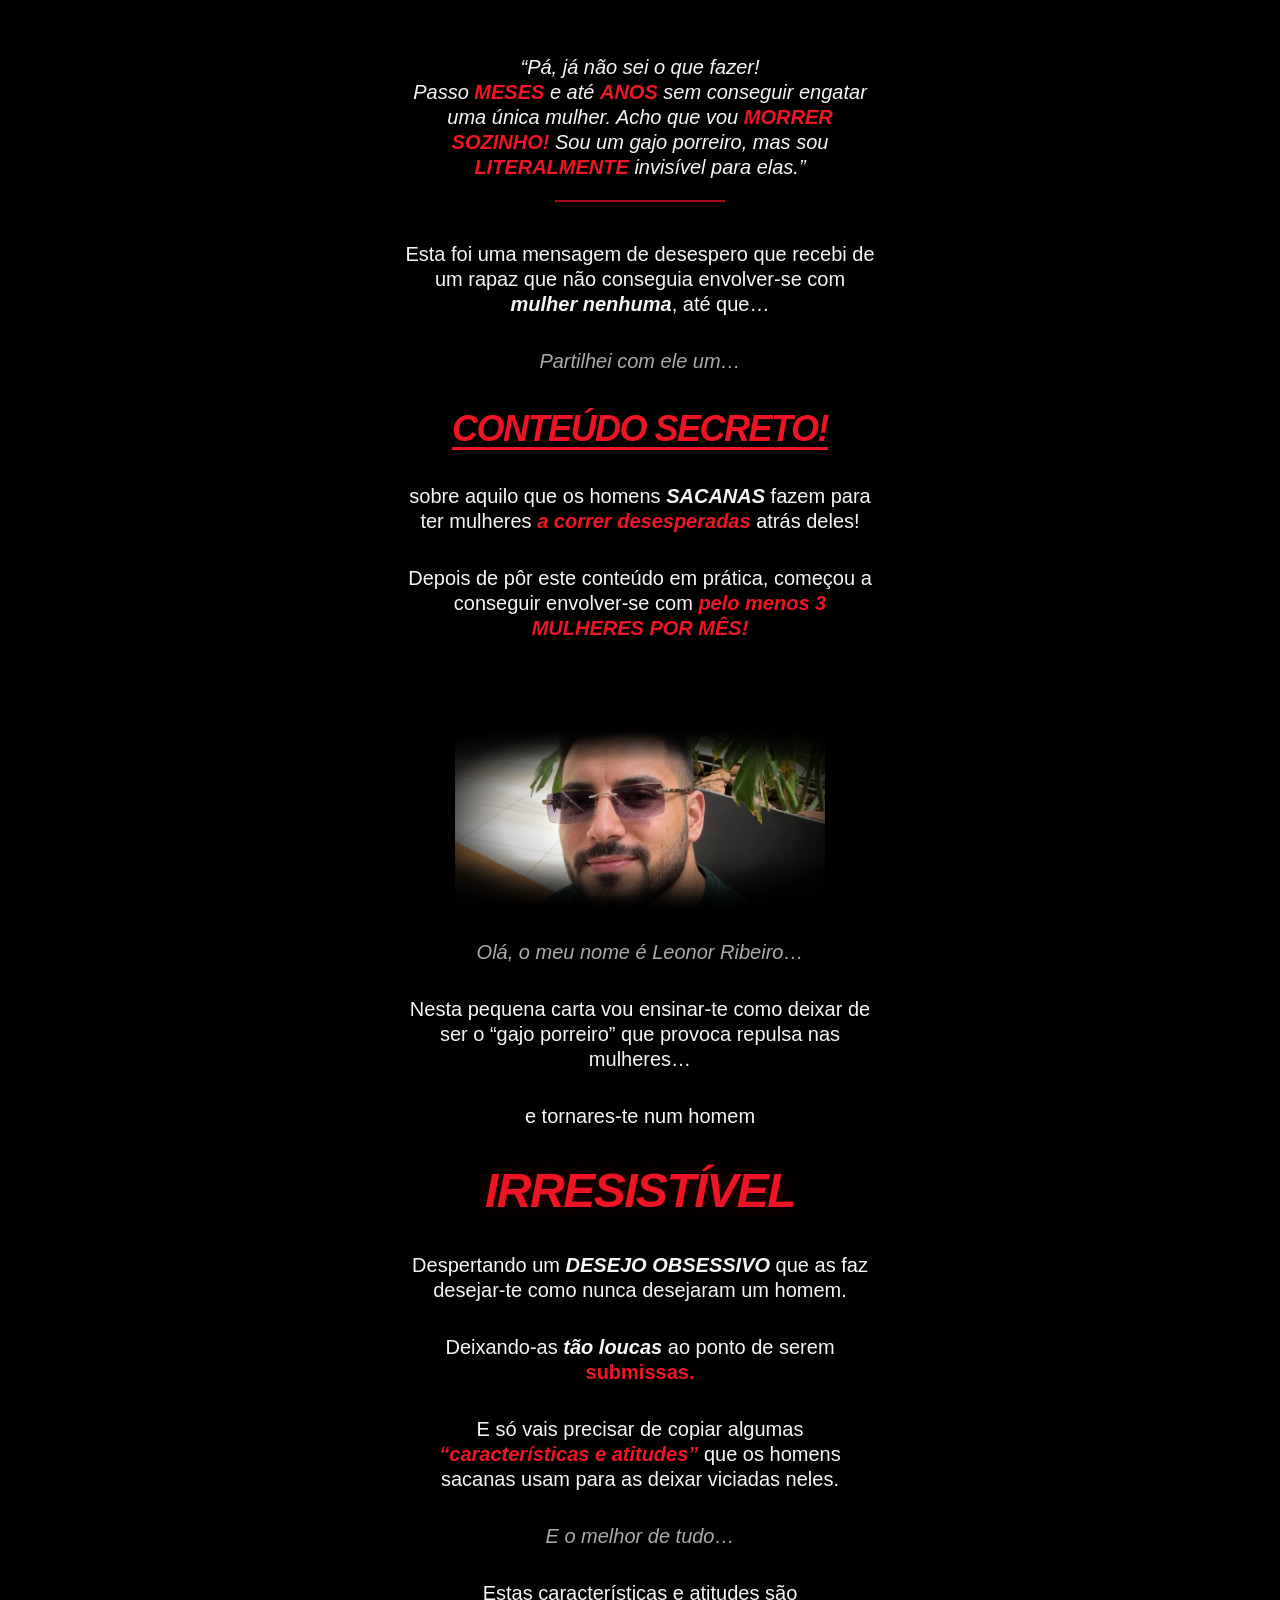
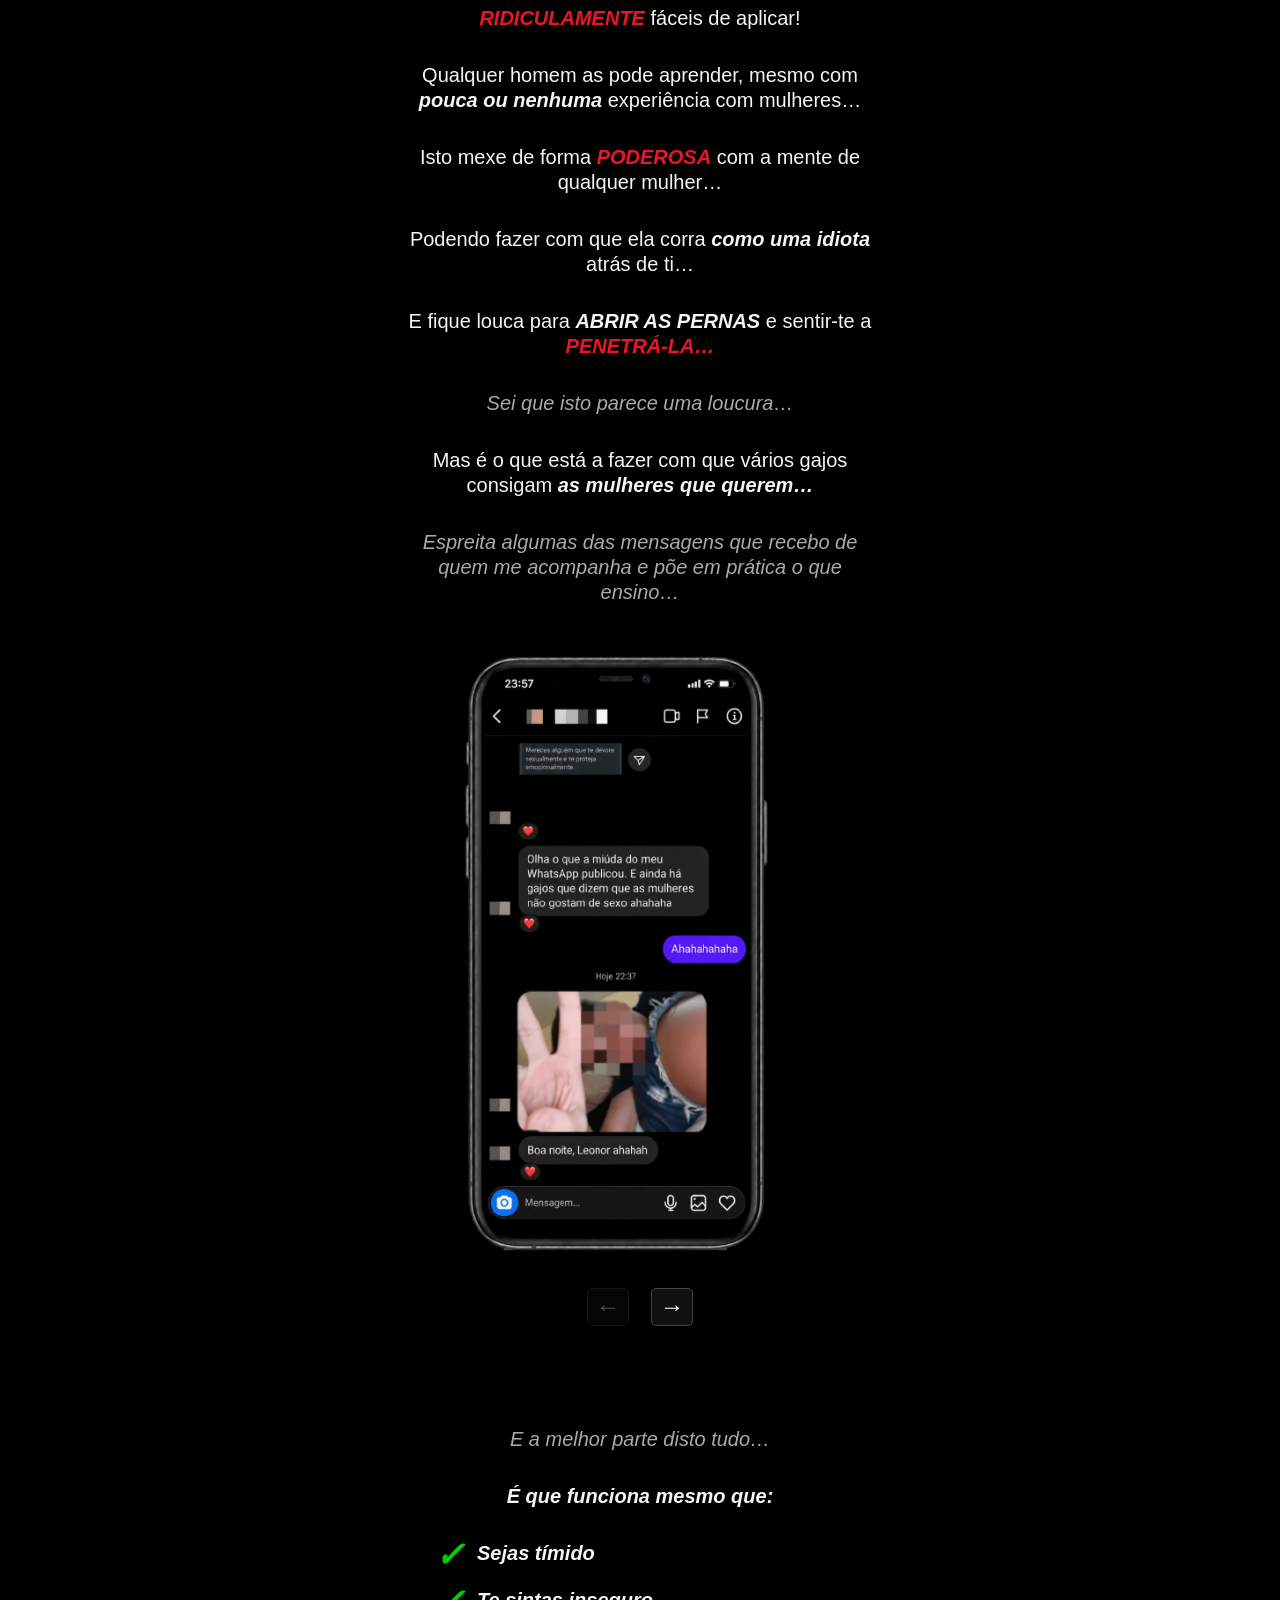
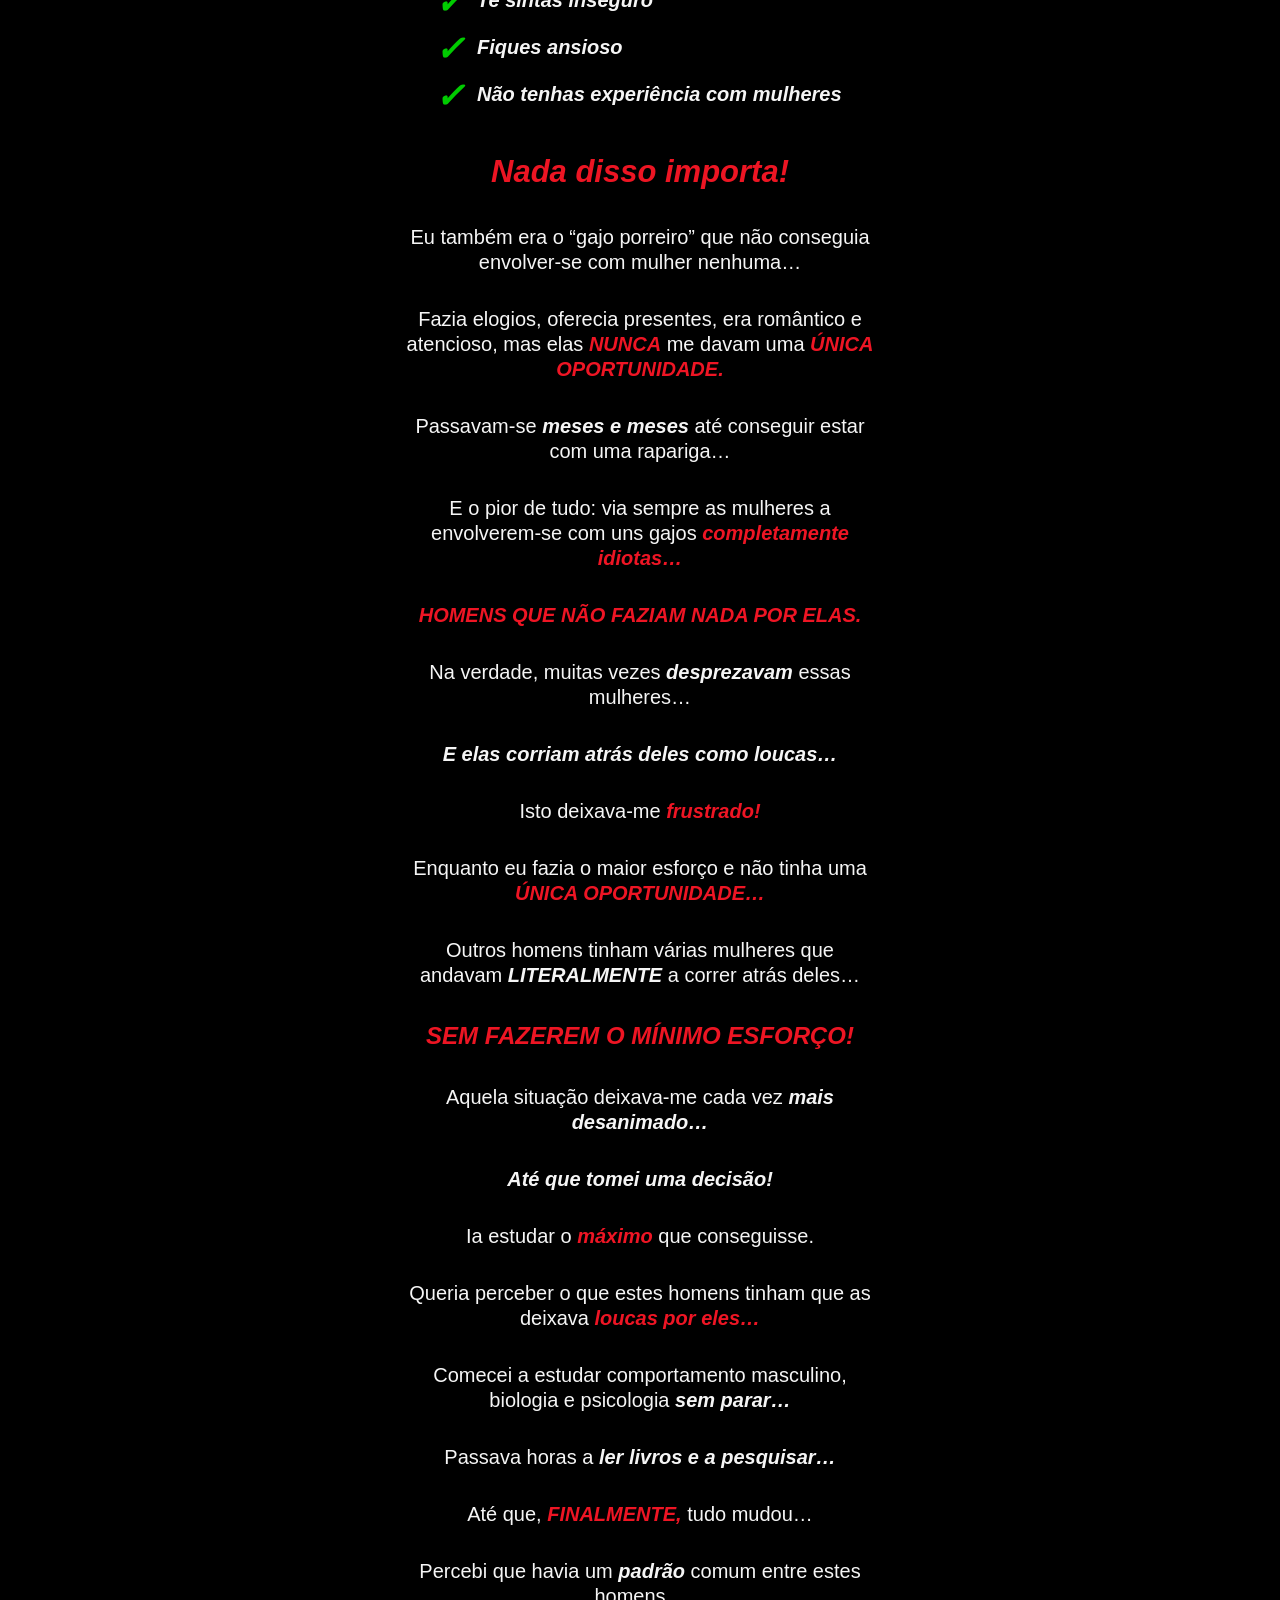
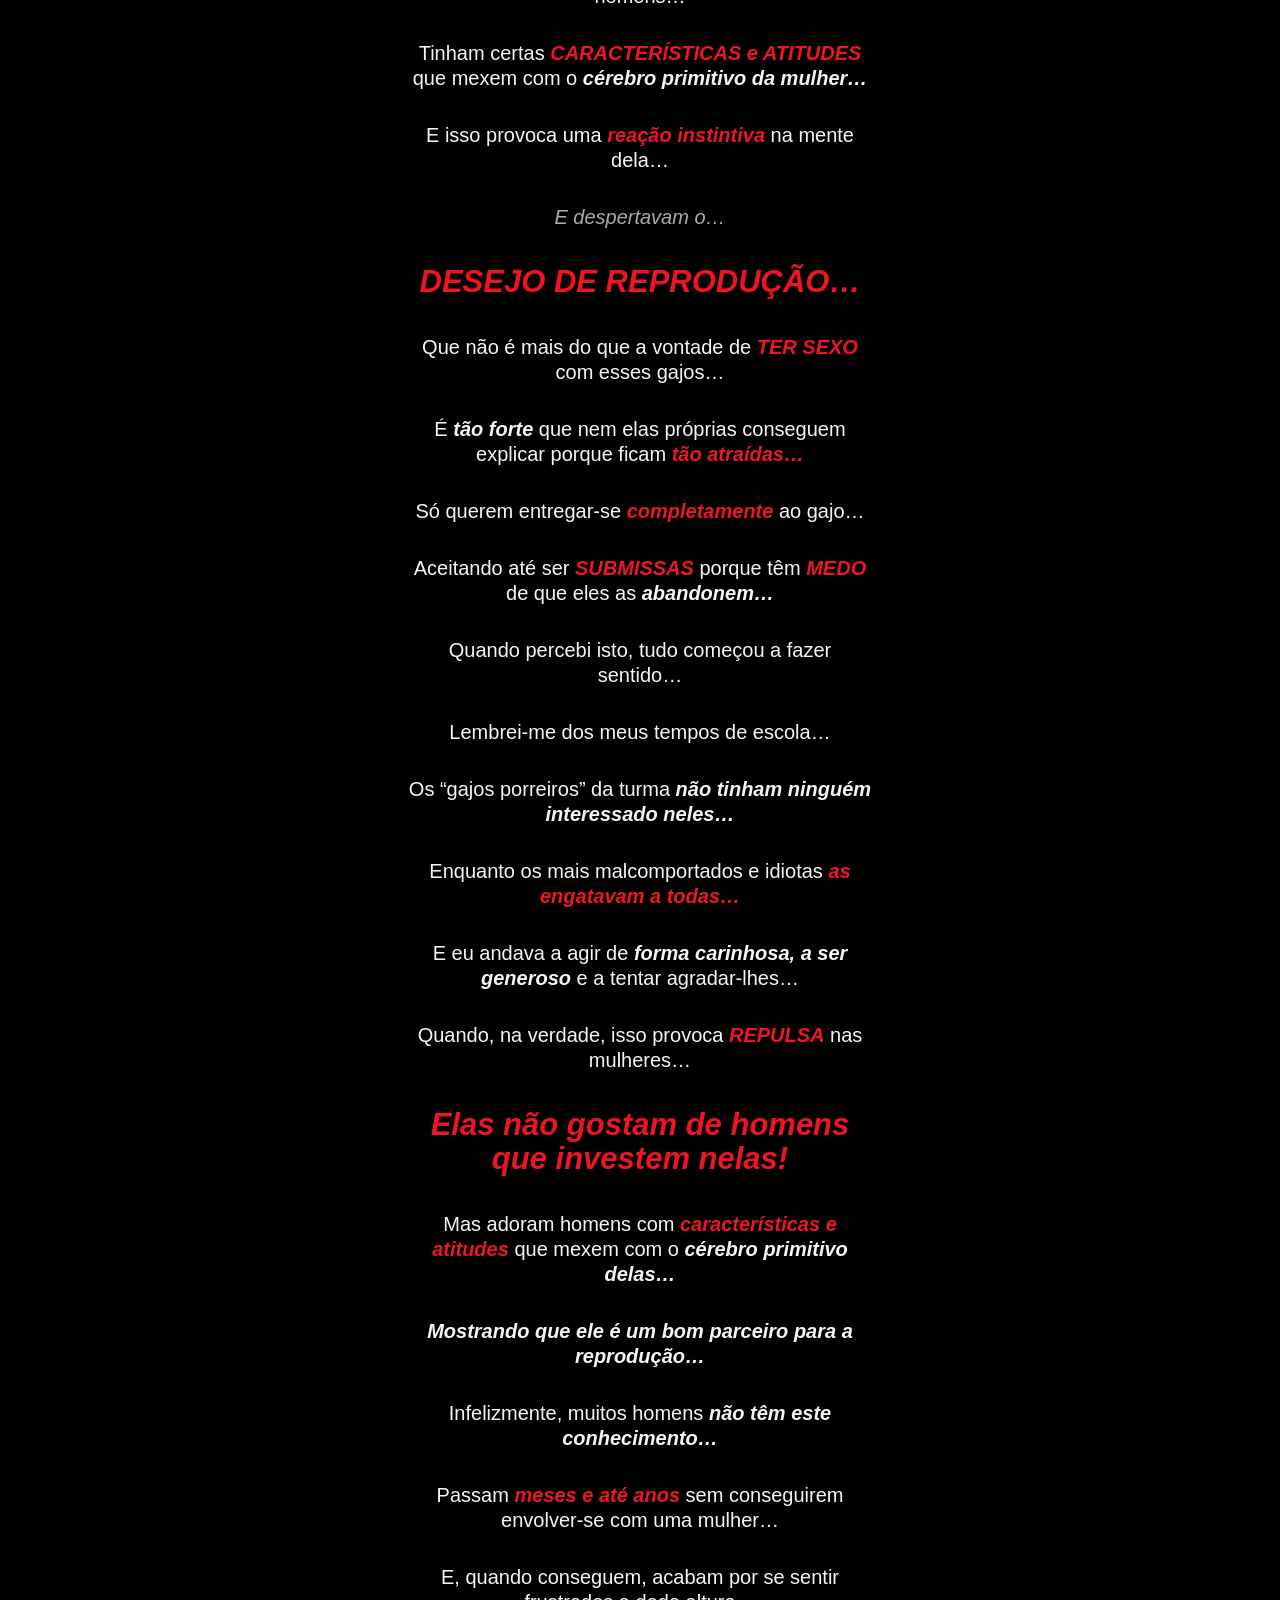
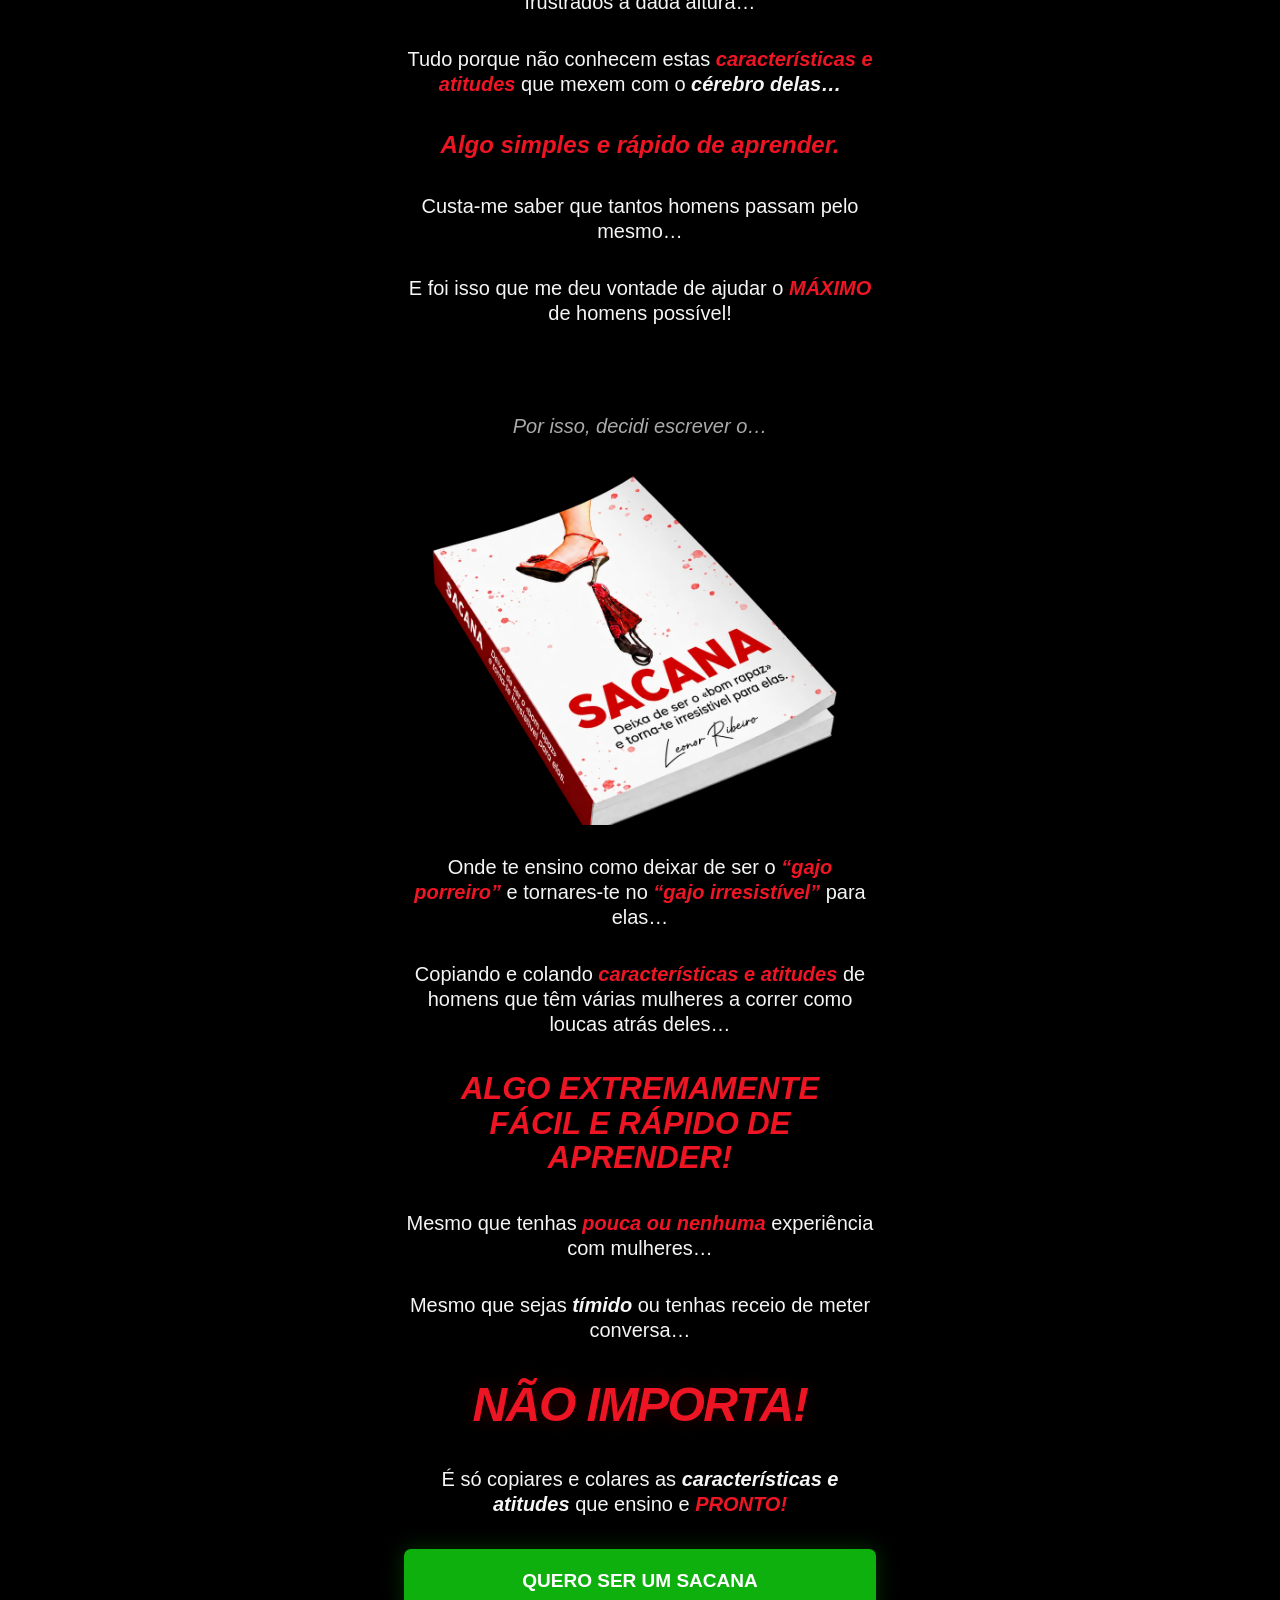
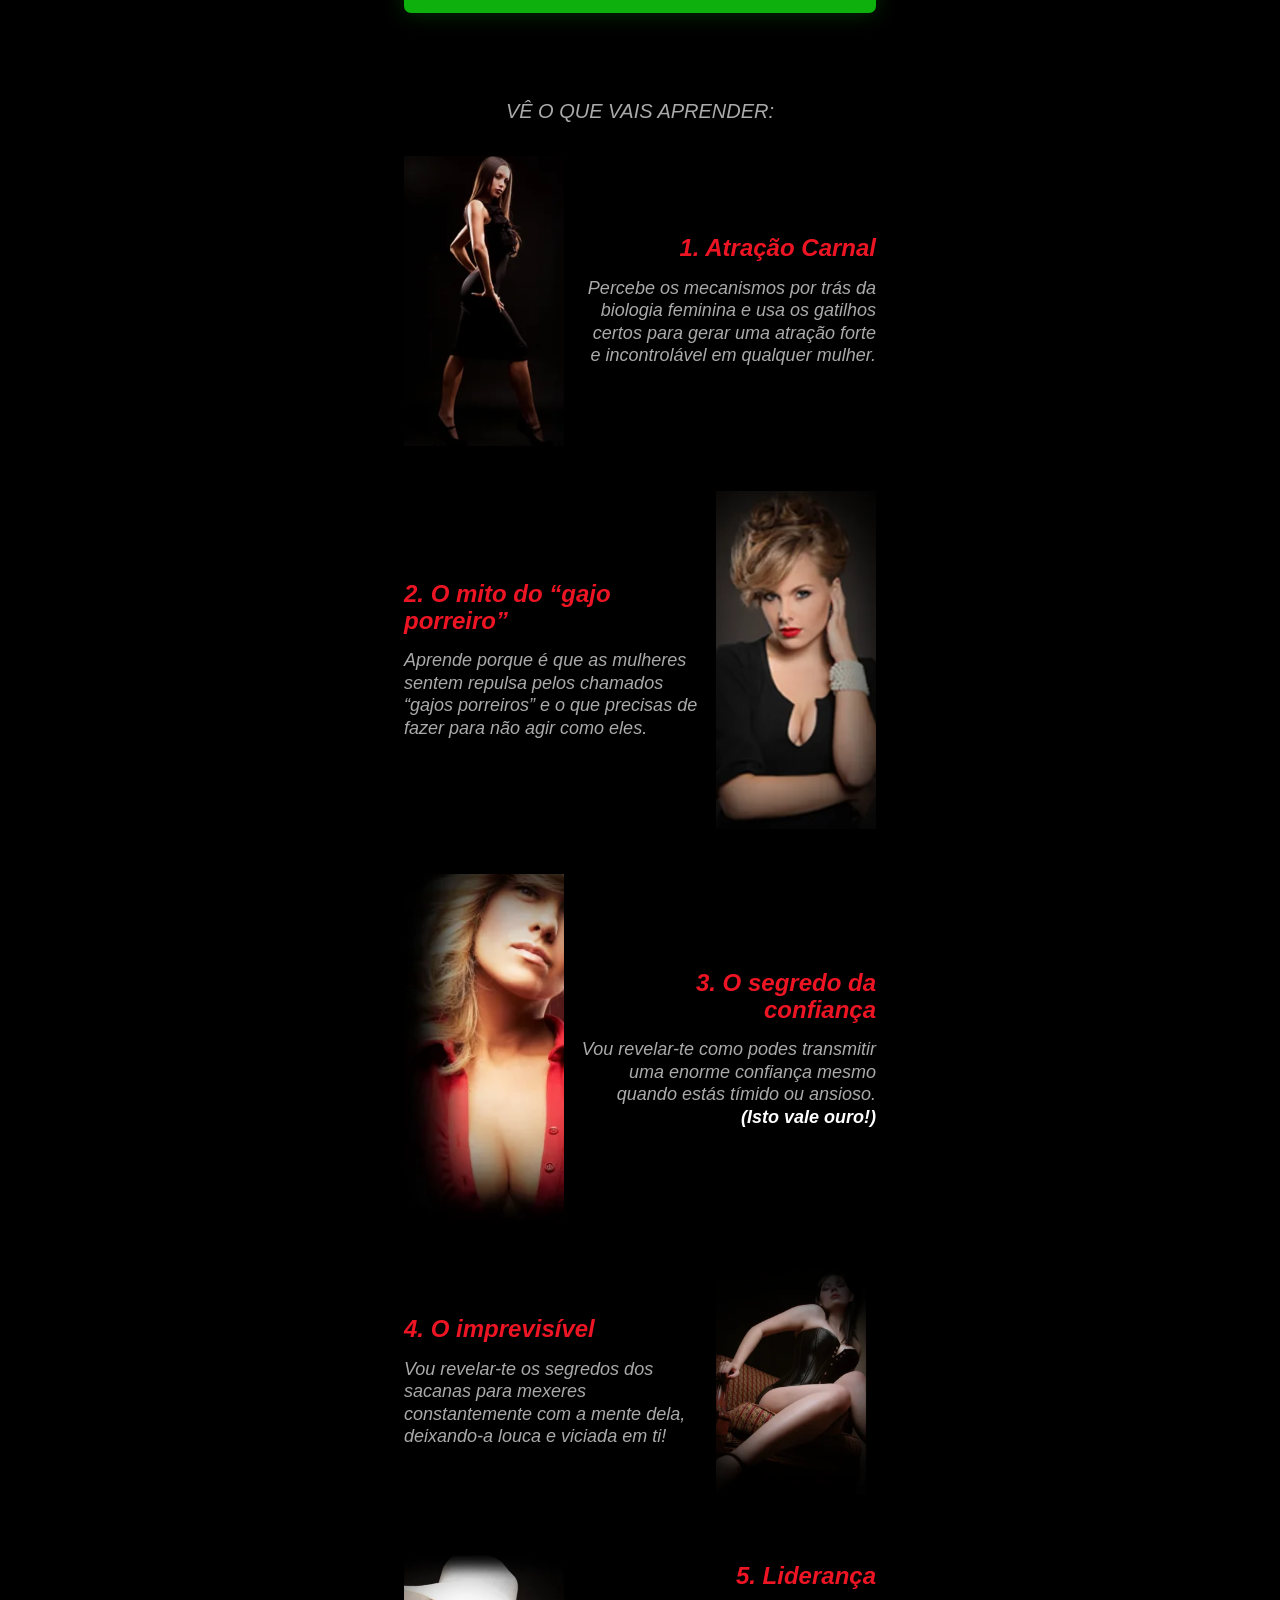
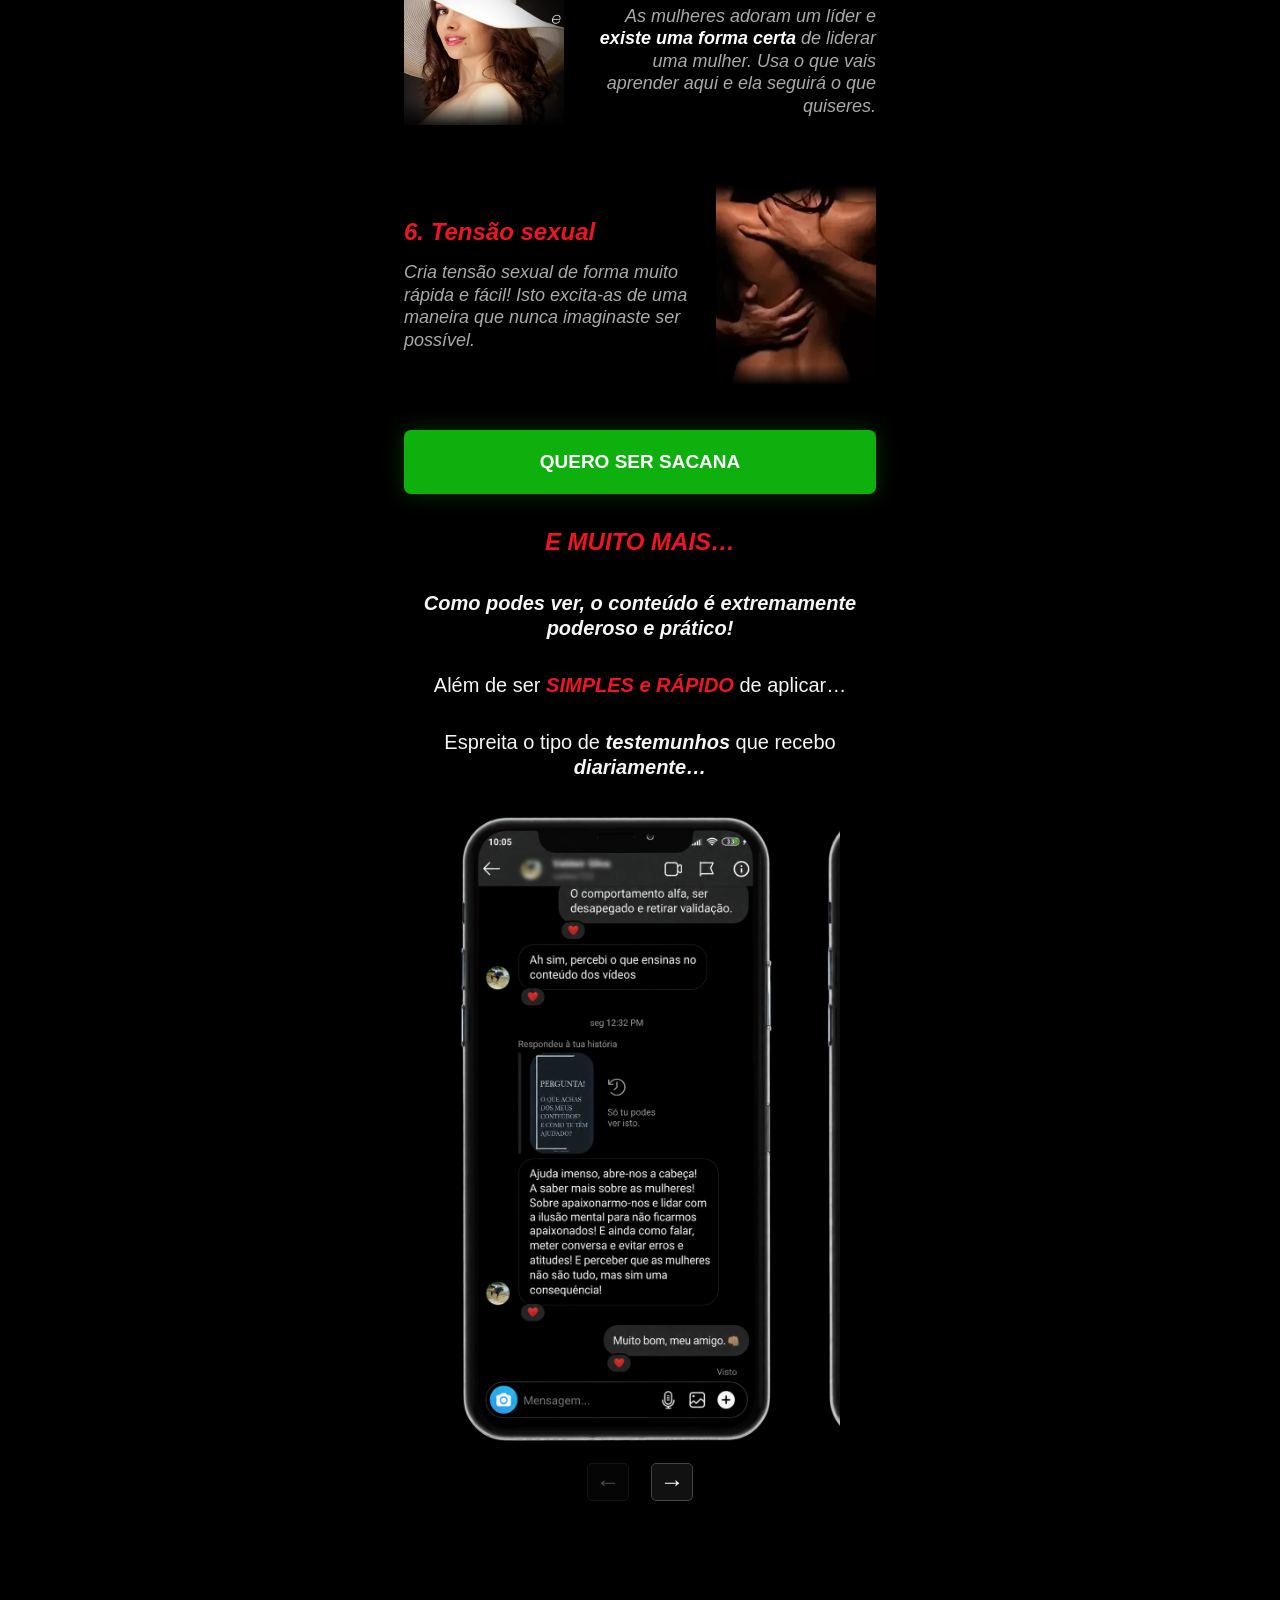
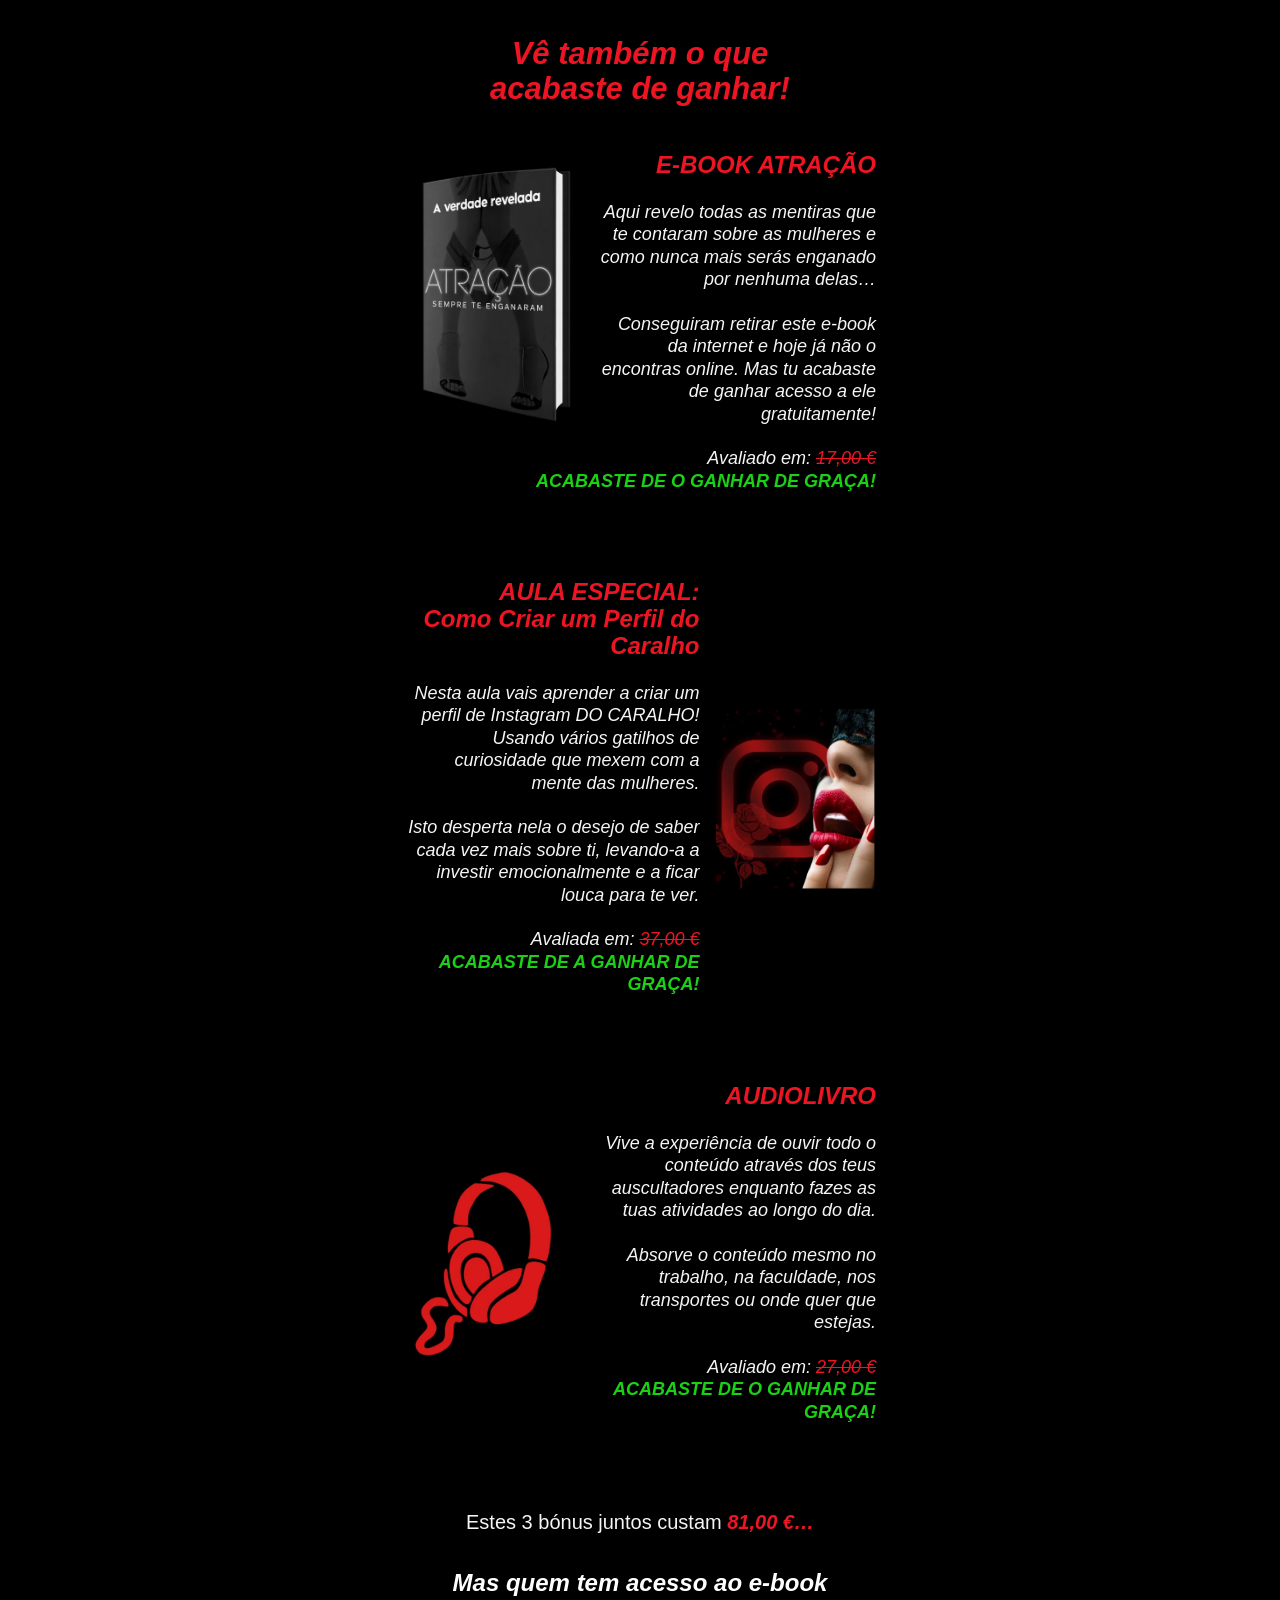
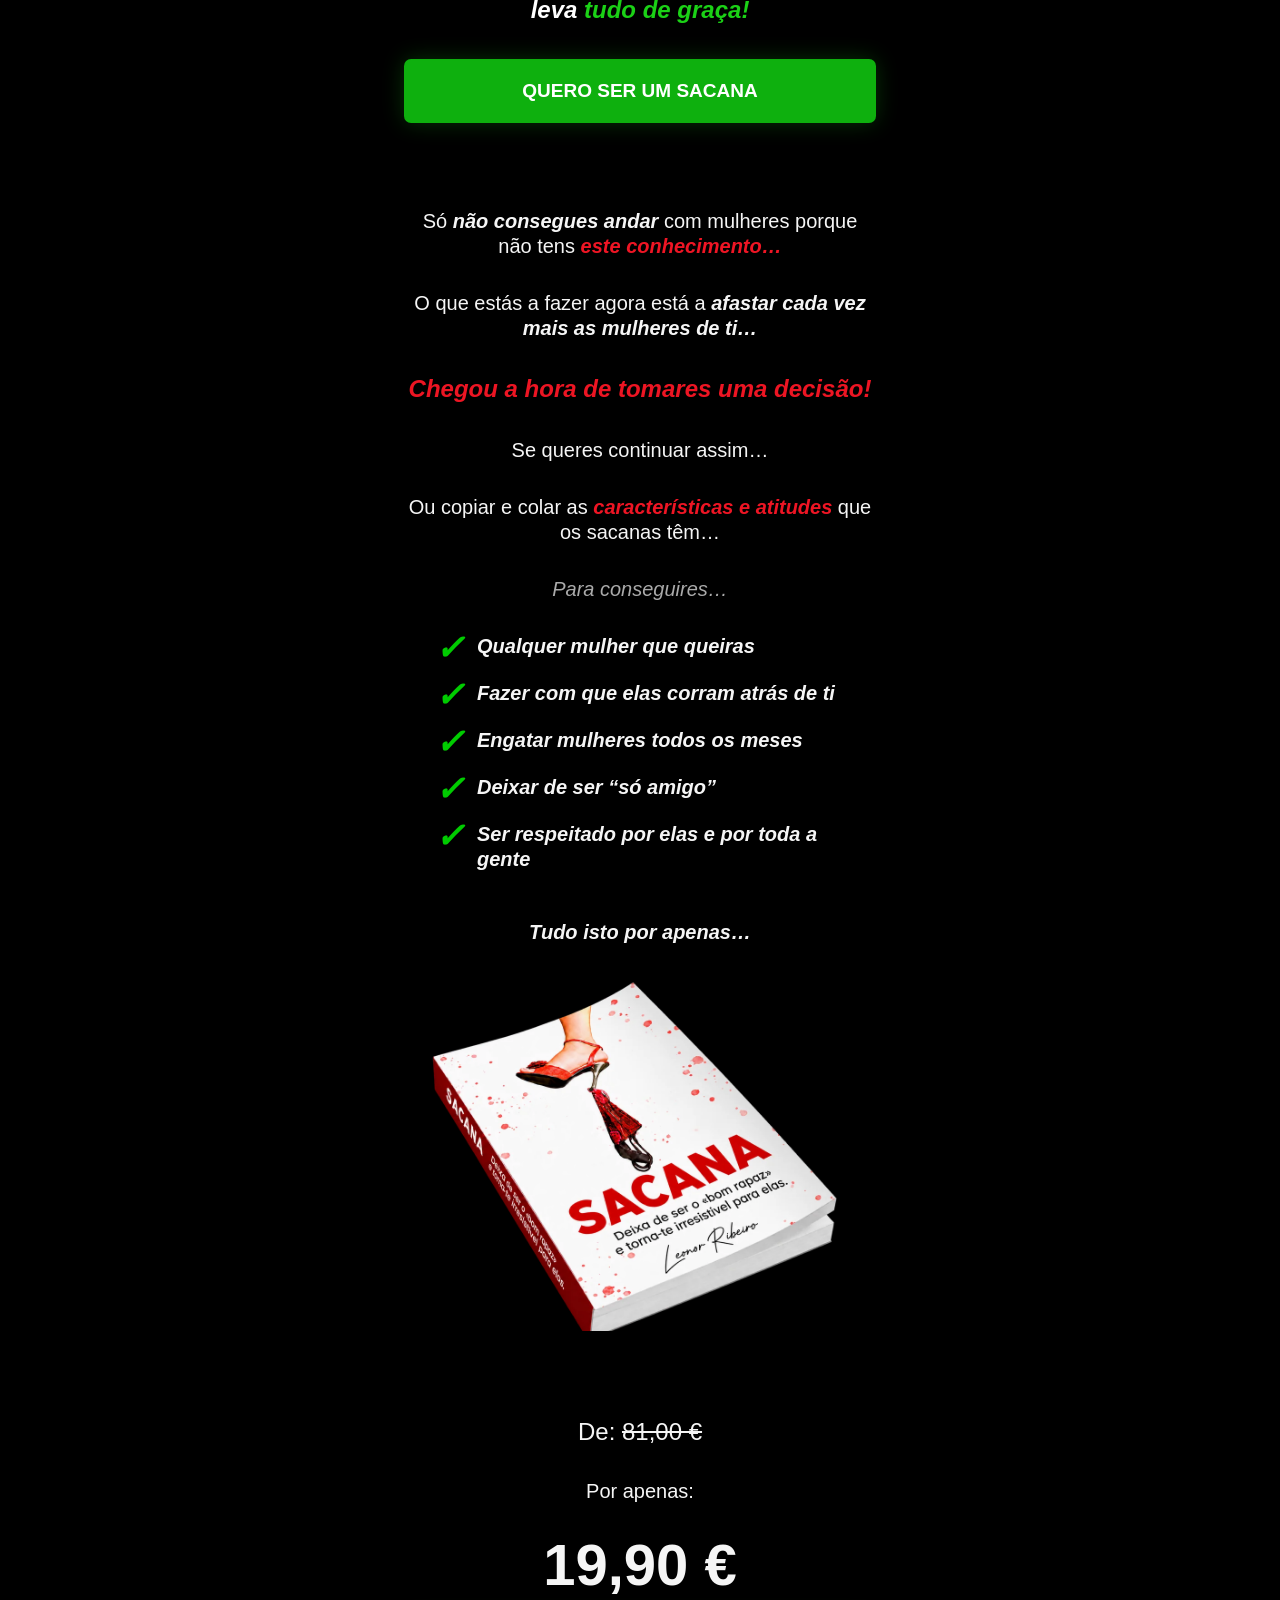
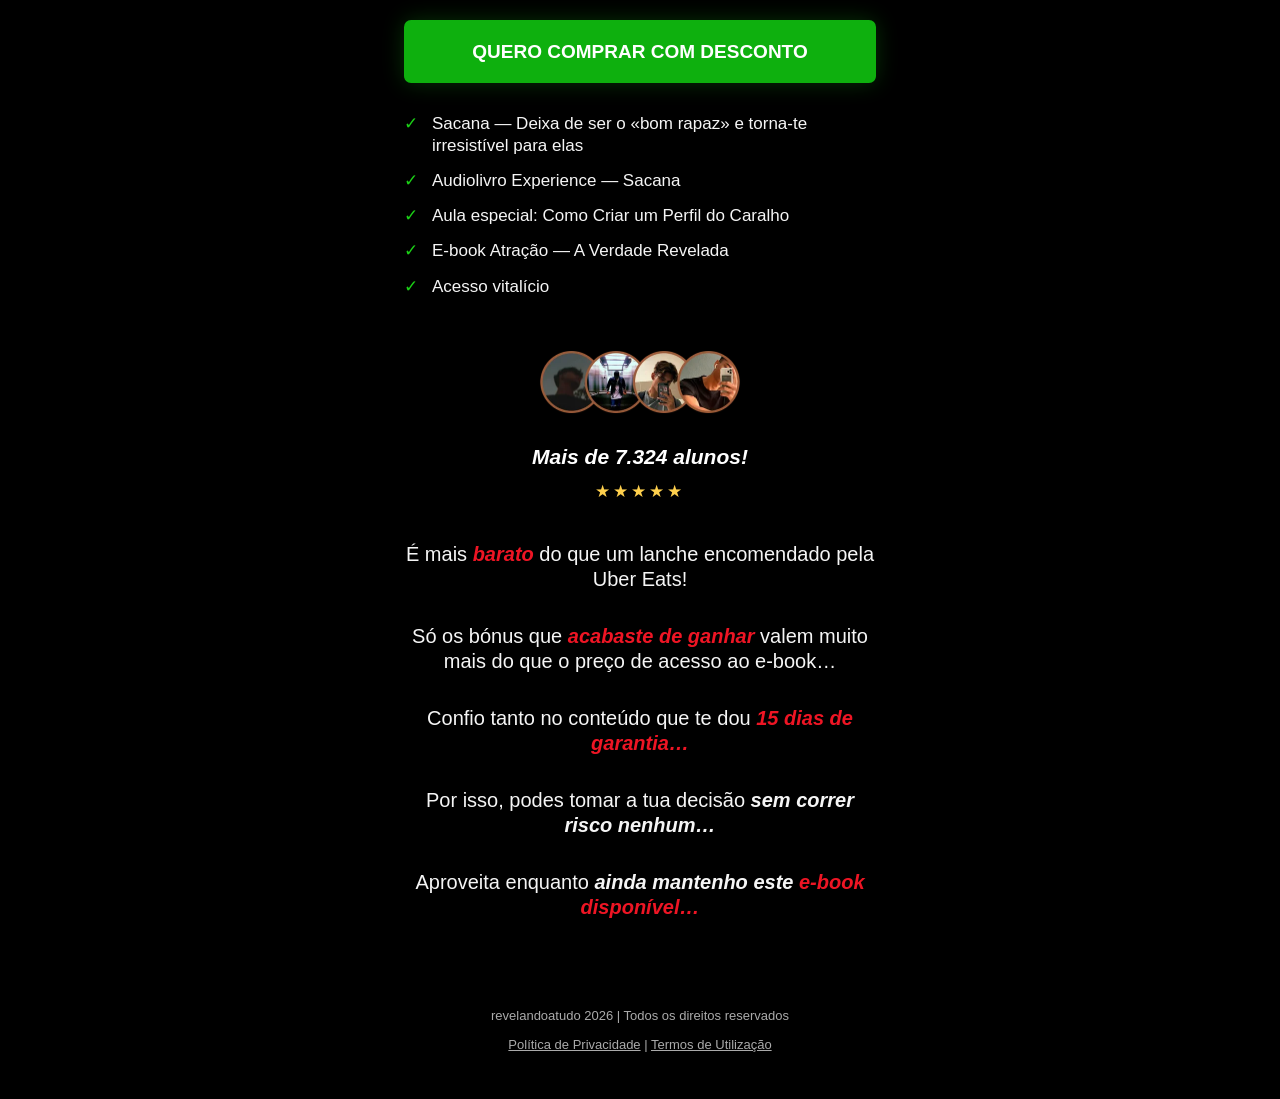
==== commit bbac4abe: "Reduce Sacana mobile pixel startup latency" ====
--- a/index.html
+++ b/index.html
@@ -1,17 +1,19 @@
 <!doctype html>
 <html lang="pt-PT"><head><meta charset="utf-8"><meta name="viewport" content="width=device-width, initial-scale=1"><title>Sacana — revelandoatudo</title><meta name="description" content="Descobre o e-book Sacana: confiança, atitude e atração. Inclui audiolivro, aula sobre Instagram e o e-book Atração.">
+<link rel="preconnect" href="https://cdn.utmify.com.br">
+<link rel="preconnect" href="https://tracking.utmify.com.br" crossorigin>
+<link rel="preconnect" href="https://api.ipify.org" crossorigin>
+<link rel="preconnect" href="https://api6.ipify.org" crossorigin>
+<link rel="dns-prefetch" href="https://www.facebook.com">
+<link rel="preload" as="script" href="https://cdn.utmify.com.br/scripts/pixel/pixel.js">
+<link rel="preload" as="script" href="https://connect.facebook.net/en_US/fbevents.js" fetchpriority="low">
 <style>*{box-sizing:border-box}html{scroll-behavior:smooth;background:#000}body{margin:0;background:#000;color:#f5f5f5;font-family:Arial,Helvetica,sans-serif;font-size:20px;line-height:1.25;text-align:center}main{width:min(100%,520px);margin:auto;padding:24px 24px 0}section{padding:20px 0 36px}p{margin:0 0 32px}h1,h2,h3{color:#ed1523;font-style:italic;line-height:1.12;margin:35px 0;font-weight:800}h1{font-size:36px;text-decoration:underline;text-underline-offset:6px;white-space:nowrap;letter-spacing:-1.5px}h2{font-size:31px}h3{font-size:24px}strong{font-weight:750}em{font-style:italic}.red{color:#ee1524}.muted{color:#aaa;font-style:italic}.big{font-size:48px;letter-spacing:-1.5px;text-shadow:0 0 18px #b000004d}.rule{width:170px;height:2px;background:#a80a13;margin:-12px auto 40px}.intro{font-style:italic}.crop{width:100%;position:relative;overflow:hidden;margin:0 auto 30px}.crop img{position:absolute;width:100%;height:auto;left:0}.portrait{aspect-ratio:840/440;max-width:370px}.portrait img{top:0}.book{aspect-ratio:1024/860}.book img{top:-10%}.bonusbook{aspect-ratio:1/1.55;max-width:175px;float:left;margin:0 20px 15px 0}.bonusbook img{width:550%;top:-22%;left:-23%}.headphones{width:38%;aspect-ratio:1/1.45;float:left;margin-right:20px}.headphones img{width:260%;left:-4%;top:-406%}.checks{list-style:none;padding:0;text-align:left;margin:30px auto 48px;max-width:410px}.checks li{position:relative;padding-left:42px;margin:22px 0;font-style:italic;font-weight:600}.checks li:before{content:'✓';color:#0c0;font-size:35px;position:absolute;left:0;top:-8px}.cta{display:block;background:#0eb00e;color:white;font-weight:800;text-decoration:none;font-size:19px;padding:20px 12px;border-radius:7px;box-shadow:0 0 22px #16c31640;margin:22px 0 30px;line-height:1.25;transition:background .2s,transform .2s}.cta:hover{background:#0b920b;transform:translateY(-2px)}.cta:focus-visible,footer a:focus-visible{outline:3px solid white;outline-offset:5px}.testimonials{display:grid;gap:20px;max-width:400px;margin:0 auto 45px}.testimonials img{display:block;width:100%;height:auto;border-radius:8px}.lesson{display:flex;align-items:center;min-height:200px;gap:16px;margin:30px 0 45px;text-align:right}.lesson:nth-of-type(even){flex-direction:row-reverse;text-align:left}.lesson .visual{flex:0 0 34%;overflow:hidden;position:relative;height:215px}.visual img{position:absolute;width:390%;left:0;height:auto}.lesson p{font-style:italic;color:#aaa;font-size:18px;margin:0}.lesson h3{margin:0 0 15px}.lesson .text{flex:1}.bonus{display:flow-root;margin:45px 0 65px;text-align:right}.bonus p{font-size:18px;font-style:italic;margin-bottom:22px}.bonus h3{margin:0 0 22px}.free{color:#1bd116;font-weight:800}.price{font-size:58px;font-weight:800;margin:8px 0 26px;line-height:1}.old{font-size:24px}.offer{scroll-margin-top:20px}.includes{list-style:none;text-align:left;font-size:17px;padding:0;margin:25px 0 50px}.includes li{margin:14px 0;padding-left:28px;position:relative}.includes li:before{content:'✓';color:#1bd116;position:absolute;left:0}.social{max-width:250px;width:75%;height:auto}.stars{color:#ffd04d;letter-spacing:4px;margin-bottom:55px}footer{font-size:13px;color:#aaa;padding:20px 15px 32px}footer a{color:#aaa}footer p{margin:0 0 13px}@media(min-width:800px){main{width:520px;padding-top:35px}}@media(max-width:390px){body{font-size:18px}main{padding-inline:18px}h1{font-size:29px}h2{font-size:27px}.big{font-size:40px}.lesson{gap:10px}.lesson p{font-size:16px}.lesson h3{font-size:21px}}@media(prefers-reduced-motion:reduce){html{scroll-behavior:auto}.cta{transition:none}}.book img{top:0;transform:translateY(-8%)}.bonusbook{aspect-ratio:360/620}.bonusbook img{width:266.667%;left:-13.889%;top:0;transform:translateY(-10.547%)}.lesson .visual.intimacy{height:auto;aspect-ratio:4/5;align-self:center;mask-image:linear-gradient(to bottom,transparent,#000 9%,#000 90%,transparent)}.lesson .visual.intimacy img{position:static;display:block;width:100%;height:100%;object-fit:cover;object-position:center}.testimonials.conversation-gallery{display:block;max-width:440px;margin:0 auto 45px}.conversation-track{display:flex;gap:16px;overflow-x:auto;scroll-snap-type:x mandatory;scrollbar-width:none;cursor:grab;overscroll-behavior-x:contain;padding:4px 0 8px;align-items:start;touch-action:pan-x pan-y}.conversation-track::-webkit-scrollbar{display:none}.conversation-track:focus-visible{outline:2px solid #fff;outline-offset:4px}.conversation-slide{flex:0 0 88%;margin:0;scroll-snap-align:start;scroll-snap-stop:always;user-select:none;min-width:0}.conversation-slide:last-child{margin-right:12%}.conversation-slide img{display:block;width:100%;height:auto;border-radius:0;-webkit-user-drag:none}.conversation-slide figcaption{font-size:11px;line-height:1.35;color:#888;margin:8px 0 0;font-style:normal}.conversation-controls{display:flex;justify-content:center;align-items:center;gap:22px;margin-top:14px}.conversation-controls button{width:42px;height:38px;border:1px solid #444;border-radius:5px;background:#111;color:#fff;font-size:24px;cursor:pointer}.conversation-controls button:hover:not(:disabled){border-color:#ed1523}.conversation-controls button:disabled{opacity:.3;cursor:default}.conversation-controls button:focus-visible{outline:2px solid white;outline-offset:3px}.conversation-position{font-size:14px;font-variant-numeric:tabular-nums;color:#aaa}.conversation-hint{font-size:12px;color:#888;margin:10px 0 0;font-style:italic}.conversation-track.is-dragging{cursor:grabbing;scroll-snap-type:none}.testimonials.conversation-gallery{max-width:400px}.conversation-slide figcaption,.conversation-position,.conversation-hint{display:none}.student-proof{margin:0 auto 40px}.student-proof .social{max-width:210px;width:65%}.student-proof h3{color:#fff;font-size:21px;margin:22px 0 12px}.student-proof .stars{font-size:17px;letter-spacing:3px;margin:0}.bonus.bonus-illustrated{display:flex;align-items:center;gap:16px}.bonus-illustrated .bonus-copy{flex:1;min-width:0}.bonus-illustrated .bonus-art{display:block;flex:0 0 34%;width:34%;height:auto;object-fit:contain}@media(max-width:390px){.bonus.bonus-illustrated{gap:12px}.bonus-illustrated p{font-size:16px}.bonus-illustrated h3{font-size:21px}}.portrait{aspect-ratio:840/410}.portrait.author-photo{background:#000;isolation:isolate}.portrait.author-photo img{inset:0;width:100%;height:100%;object-fit:cover;object-position:50% 43%}.portrait.author-photo::after{content:"";position:absolute;inset:0;pointer-events:none;background:radial-gradient(ellipse at 50% 50%,transparent 30%,rgba(0,0,0,.2) 53%,rgba(0,0,0,.85) 80%,#000 100%),linear-gradient(to bottom,#000 0%,transparent 18%,transparent 72%,#000 100%)}.book.product-book{width:100%;height:auto;aspect-ratio:auto;overflow:visible;margin:0 auto 30px}.product-book img{display:block;position:static;width:100%;height:auto;transform:none}.bonusbook.adapted-bonus{aspect-ratio:auto;width:40%;max-width:175px}.adapted-bonus img{display:block;position:static;width:100%;height:auto;transform:none}</style>
 <link rel="icon" href="data:,">
-<link rel="preconnect" href="https://cdn.utmify.com.br" crossorigin>
-<link rel="preconnect" href="https://tracking.utmify.com.br" crossorigin>
-<link rel="dns-prefetch" href="https://connect.facebook.net">
-<link rel="dns-prefetch" href="https://www.facebook.com">
-<link rel="preload" as="script" href="https://cdn.utmify.com.br/scripts/pixel/pixel.js">
 <script src="sacana/tracking-perf-v1.js" async></script>
 <script src="https://cdn.utmify.com.br/scripts/utms/latest.js" data-utmify-prevent-subids async defer></script>
 </head><body><main>
 <section><p class="intro">“Pá, já não sei o que fazer!<br>Passo <strong class="red">MESES</strong> e até <strong class="red">ANOS</strong> sem conseguir engatar uma única mulher. Acho que vou <strong class="red">MORRER SOZINHO!</strong> Sou um gajo porreiro, mas sou <strong class="red">LITERALMENTE</strong> invisível para elas.”</p><div class="rule"></div><p>Esta foi uma mensagem de desespero que recebi de um rapaz que não conseguia envolver-se com <strong><em>mulher nenhuma</em></strong>, até que…</p><p class="muted">Partilhei com ele um…</p><h1>CONTEÚDO SECRETO!</h1><p>sobre aquilo que os homens <strong><em>SACANAS</em></strong> fazem para ter mulheres <strong class="red"><em>a correr desesperadas</em></strong> atrás deles!</p><p>Depois de pôr este conteúdo em prática, começou a conseguir envolver-se com <strong class="red"><em>pelo menos 3 MULHERES POR MÊS!</em></strong></p></section>
-<section><div class="crop portrait author-photo"><img src="sacana/assets/perf-v1/autor-leonor-ribeiro.webp" alt="Leonor Ribeiro" width="800" height="1000" loading="lazy" decoding="async" fetchpriority="low"></div><p class="muted">Olá, o meu nome é Leonor Ribeiro…</p><p>Nesta pequena carta vou ensinar-te como deixar de ser o “gajo porreiro” que provoca repulsa nas mulheres…</p><p>e tornares-te num homem</p><h2 class="big" id="promessas">IRRESISTÍVEL</h2><p>Despertando um <strong><em>DESEJO OBSESSIVO</em></strong> que as faz desejar-te como nunca desejaram um homem.</p><p>Deixando-as <strong><em>tão loucas</em></strong> ao ponto de serem <strong class="red">submissas.</strong></p><p>E só vais precisar de copiar algumas <strong class="red"><em>“características e atitudes”</em></strong> que os homens sacanas usam para as deixar viciadas neles.</p><p class="muted">E o melhor de tudo…</p><p>Estas características e atitudes são <strong class="red"><em>RIDICULAMENTE</em></strong> fáceis de aplicar!</p><p>Qualquer homem as pode aprender, mesmo com <strong><em>pouca ou nenhuma</em></strong> experiência com mulheres…</p><p>Isto mexe de forma <strong class="red"><em>PODEROSA</em></strong> com a mente de qualquer mulher…</p><p>Podendo fazer com que ela corra <strong><em>como uma idiota</em></strong> atrás de ti…</p><p>E fique louca para <strong><em>ABRIR AS PERNAS</em></strong> e sentir-te a <strong class="red"><em>PENETRÁ-LA…</em></strong></p><p class="muted">Sei que isto parece uma loucura…</p><p>Mas é o que está a fazer com que vários gajos consigam <strong><em>as mulheres que querem…</em></strong></p><p class="muted">Espreita algumas das mensagens que recebo de quem me acompanha e põe em prática o que ensino…</p><div class="testimonials" id="depoimentos"></div></section>
+<section><div class="crop portrait author-photo"><img src="sacana/assets/perf-v1/autor-leonor-ribeiro-recorte.webp" alt="Leonor Ribeiro" width="800" height="420" loading="lazy" decoding="async" fetchpriority="low"></div><p class="muted">Olá, o meu nome é Leonor Ribeiro…</p><p>Nesta pequena carta vou ensinar-te como deixar de ser o “gajo porreiro” que provoca repulsa nas mulheres…</p><p>e tornares-te num homem</p><h2 class="big" id="promessas">IRRESISTÍVEL</h2><p>Despertando um <strong><em>DESEJO OBSESSIVO</em></strong> que as faz desejar-te como nunca desejaram um homem.</p><p>Deixando-as <strong><em>tão loucas</em></strong> ao ponto de serem <strong class="red">submissas.</strong></p><p>E só vais precisar de copiar algumas <strong class="red"><em>“características e atitudes”</em></strong> que os homens sacanas usam para as deixar viciadas neles.</p><p class="muted">E o melhor de tudo…</p><p>Estas características e atitudes são <strong class="red"><em>RIDICULAMENTE</em></strong> fáceis de aplicar!</p><p>Qualquer homem as pode aprender, mesmo com <strong><em>pouca ou nenhuma</em></strong> experiência com mulheres…</p><p>Isto mexe de forma <strong class="red"><em>PODEROSA</em></strong> com a mente de qualquer mulher…</p><p>Podendo fazer com que ela corra <strong><em>como uma idiota</em></strong> atrás de ti…</p><p>E fique louca para <strong><em>ABRIR AS PERNAS</em></strong> e sentir-te a <strong class="red"><em>PENETRÁ-LA…</em></strong></p><p class="muted">Sei que isto parece uma loucura…</p><p>Mas é o que está a fazer com que vários gajos consigam <strong><em>as mulheres que querem…</em></strong></p><p class="muted">Espreita algumas das mensagens que recebo de quem me acompanha e põe em prática o que ensino…</p><div class="testimonials" id="depoimentos"></div></section>
 <section><p class="muted">E a melhor parte disto tudo…</p><p><strong><em>É que funciona mesmo que:</em></strong></p><ul class="checks"><li>Sejas tímido</li><li>Te sintas inseguro</li><li>Fiques ansioso</li><li>Não tenhas experiência com mulheres</li></ul><h2>Nada disso importa!</h2><p>Eu também era o “gajo porreiro” que não conseguia envolver-se com mulher nenhuma…</p><p>Fazia elogios, oferecia presentes, era romântico e atencioso, mas elas <strong class="red"><em>NUNCA</em></strong> me davam uma <strong class="red"><em>ÚNICA OPORTUNIDADE.</em></strong></p><p>Passavam-se <strong><em>meses e meses</em></strong> até conseguir estar com uma rapariga…</p><p>E o pior de tudo: via sempre as mulheres a envolverem-se com uns gajos <strong class="red"><em>completamente idiotas…</em></strong></p><p><strong class="red"><em>HOMENS QUE NÃO FAZIAM NADA POR ELAS.</em></strong></p><p>Na verdade, muitas vezes <strong><em>desprezavam</em></strong> essas mulheres…</p><p><strong><em>E elas corriam atrás deles como loucas…</em></strong></p><p>Isto deixava-me <strong class="red"><em>frustrado!</em></strong></p><p>Enquanto eu fazia o maior esforço e não tinha uma <strong class="red"><em>ÚNICA OPORTUNIDADE…</em></strong></p><p>Outros homens tinham várias mulheres que andavam <strong><em>LITERALMENTE</em></strong> a correr atrás deles…</p><h3>SEM FAZEREM O MÍNIMO ESFORÇO!</h3><p>Aquela situação deixava-me cada vez <strong><em>mais desanimado…</em></strong></p><p><strong><em>Até que tomei uma decisão!</em></strong></p><p>Ia estudar o <strong class="red"><em>máximo</em></strong> que conseguisse.</p><p>Queria perceber o que estes homens tinham que as deixava <strong class="red"><em>loucas por eles…</em></strong></p><p>Comecei a estudar comportamento masculino, biologia e psicologia <strong><em>sem parar…</em></strong></p><p>Passava horas a <strong><em>ler livros e a pesquisar…</em></strong></p><p>Até que, <strong class="red"><em>FINALMENTE,</em></strong> tudo mudou…</p><p>Percebi que havia um <strong><em>padrão</em></strong> comum entre estes homens…</p><p>Tinham certas <strong class="red"><em>CARACTERÍSTICAS e ATITUDES</em></strong> que mexem com o <strong><em>cérebro primitivo da mulher…</em></strong></p><p>E isso provoca uma <strong class="red"><em>reação instintiva</em></strong> na mente dela…</p><p class="muted">E despertavam o…</p><h2>DESEJO DE REPRODUÇÃO…</h2><p>Que não é mais do que a vontade de <strong class="red"><em>TER SEXO</em></strong> com esses gajos…</p><p>É <strong><em>tão forte</em></strong> que nem elas próprias conseguem explicar porque ficam <strong class="red"><em>tão atraídas…</em></strong></p><p>Só querem entregar-se <strong class="red"><em>completamente</em></strong> ao gajo…</p><p>Aceitando até ser <strong class="red"><em>SUBMISSAS</em></strong> porque têm <strong class="red"><em>MEDO</em></strong> de que eles as <strong><em>abandonem…</em></strong></p><p>Quando percebi isto, tudo começou a fazer sentido…</p><p>Lembrei-me dos meus tempos de escola…</p><p>Os “gajos porreiros” da turma <strong><em>não tinham ninguém interessado neles…</em></strong></p><p>Enquanto os mais malcomportados e idiotas <strong class="red"><em>as engatavam a todas…</em></strong></p><p>E eu andava a agir de <strong><em>forma carinhosa, a ser generoso</em></strong> e a tentar agradar-lhes…</p><p>Quando, na verdade, isso provoca <strong class="red"><em>REPULSA</em></strong> nas mulheres…</p><h2>Elas não gostam de homens que investem nelas!</h2><p>Mas adoram homens com <strong class="red"><em>características e atitudes</em></strong> que mexem com o <strong><em>cérebro primitivo delas…</em></strong></p><p><strong><em>Mostrando que ele é um bom parceiro para a reprodução…</em></strong></p><p>Infelizmente, muitos homens <strong><em>não têm este conhecimento…</em></strong></p><p>Passam <strong class="red"><em>meses e até anos</em></strong> sem conseguirem envolver-se com uma mulher…</p><p>E, quando conseguem, acabam por se sentir frustrados a dada altura…</p><p>Tudo porque não conhecem estas <strong class="red"><em>características e atitudes</em></strong> que mexem com o <strong><em>cérebro delas…</em></strong></p><h3>Algo simples e rápido de aprender.</h3><p>Custa-me saber que tantos homens passam pelo mesmo…</p><p>E foi isso que me deu vontade de ajudar o <strong class="red"><em>MÁXIMO</em></strong> de homens possível!</p></section>
 <section><p class="muted">Por isso, decidi escrever o…</p><div class="book product-book"><img src="sacana/assets/perf-v1/sacana-pt-livro.webp" alt="Capa do e-book Sacana" width="1040" height="780" loading="lazy" decoding="async" fetchpriority="low"></div><p>Onde te ensino como deixar de ser o <strong class="red"><em>“gajo porreiro”</em></strong> e tornares-te no <strong class="red"><em>“gajo irresistível”</em></strong> para elas…</p><p>Copiando e colando <strong class="red"><em>características e atitudes</em></strong> de homens que têm várias mulheres a correr como loucas atrás deles…</p><h2>ALGO EXTREMAMENTE<br>FÁCIL E RÁPIDO DE APRENDER!</h2><p>Mesmo que tenhas <strong class="red"><em>pouca ou nenhuma</em></strong> experiência com mulheres…</p><p>Mesmo que sejas <strong><em>tímido</em></strong> ou tenhas receio de meter conversa…</p><h2 class="big">NÃO IMPORTA!</h2><p>É só copiares e colares as <strong><em>características e atitudes</em></strong> que ensino e <strong class="red"><em>PRONTO!</em></strong></p><a class="cta" href="#oferta">QUERO SER UM SACANA</a></section>
 <section id="conteudos"><p class="muted">VÊ O QUE VAIS APRENDER:</p><div id="lessons"></div><a class="cta" href="#oferta">QUERO SER SACANA</a><h3>E MUITO MAIS…</h3><p><strong><em>Como podes ver, o conteúdo é extremamente poderoso e prático!</em></strong></p><p>Além de ser <strong class="red"><em>SIMPLES e RÁPIDO</em></strong> de aplicar…</p><p>Espreita o tipo de <strong><em>testemunhos</em></strong> que recebo <strong><em>diariamente…</em></strong></p><div class="testimonials" id="depoimentos2"></div></section>
